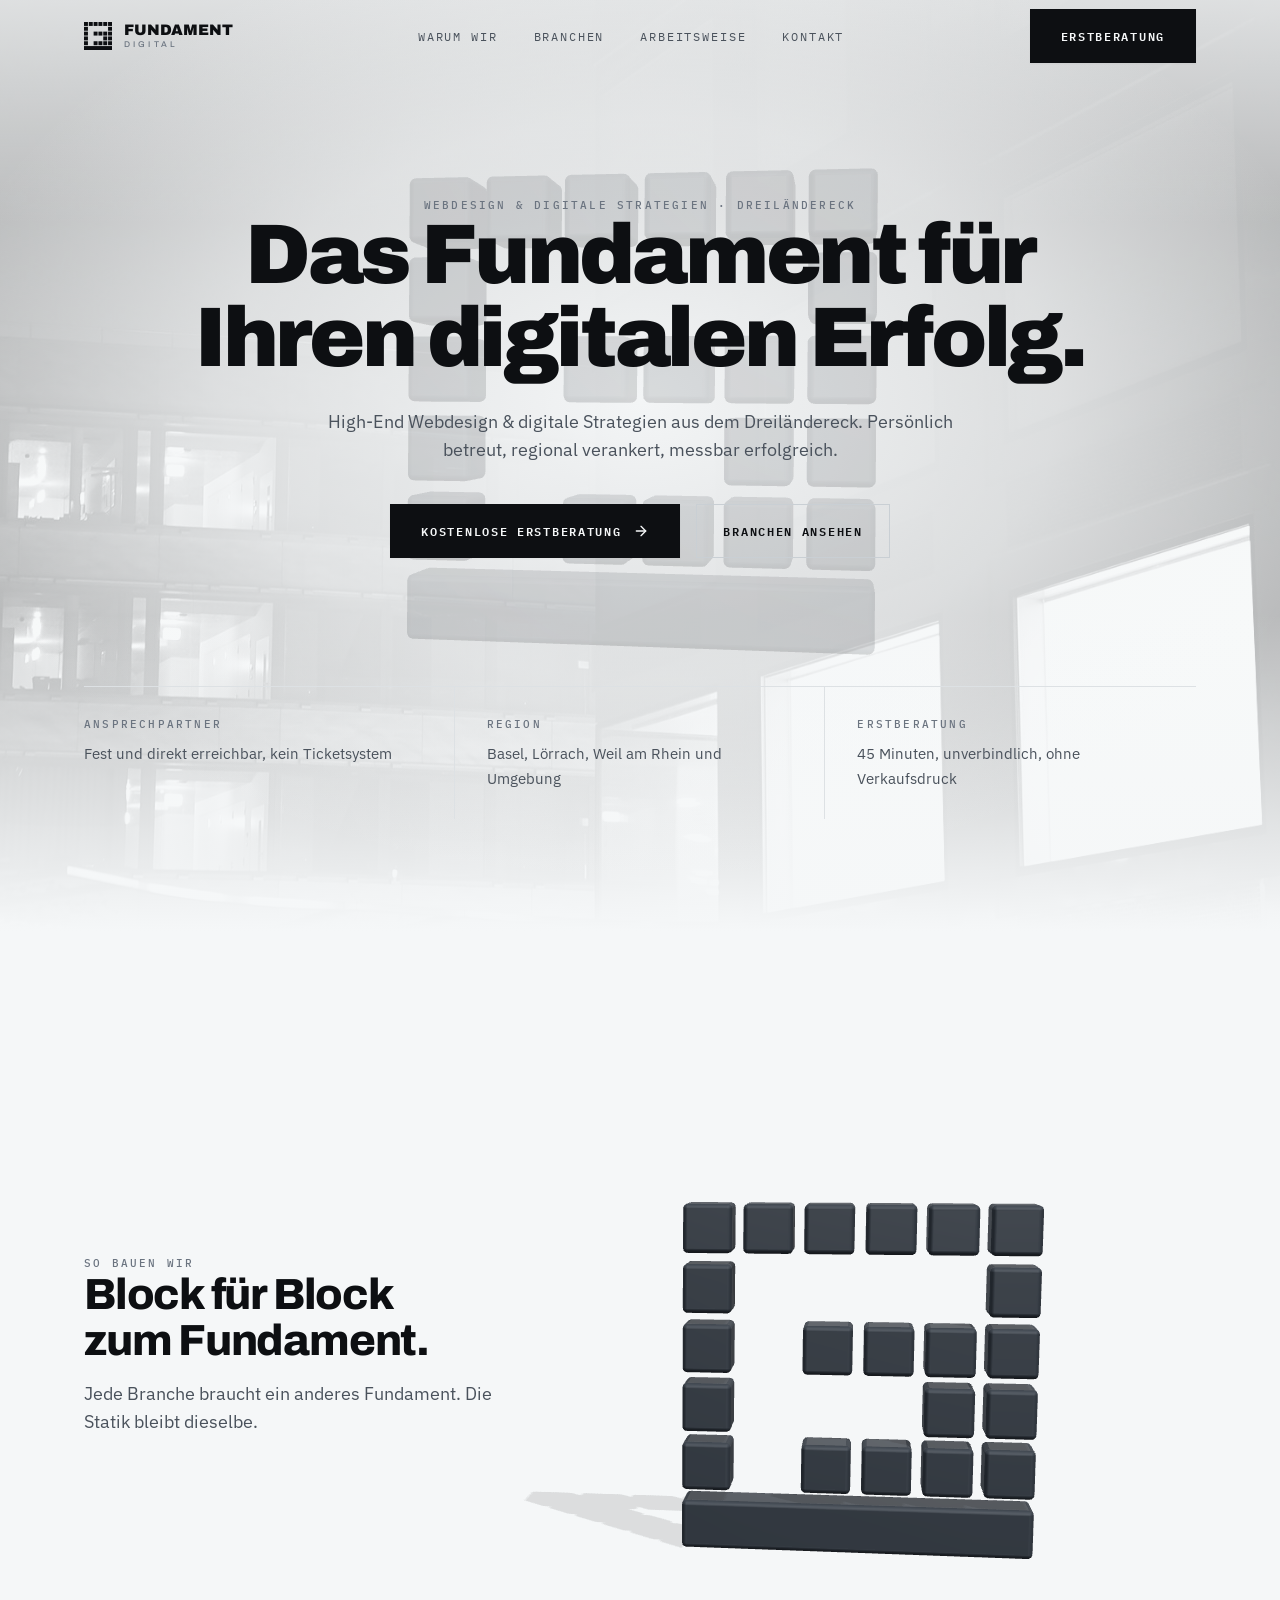
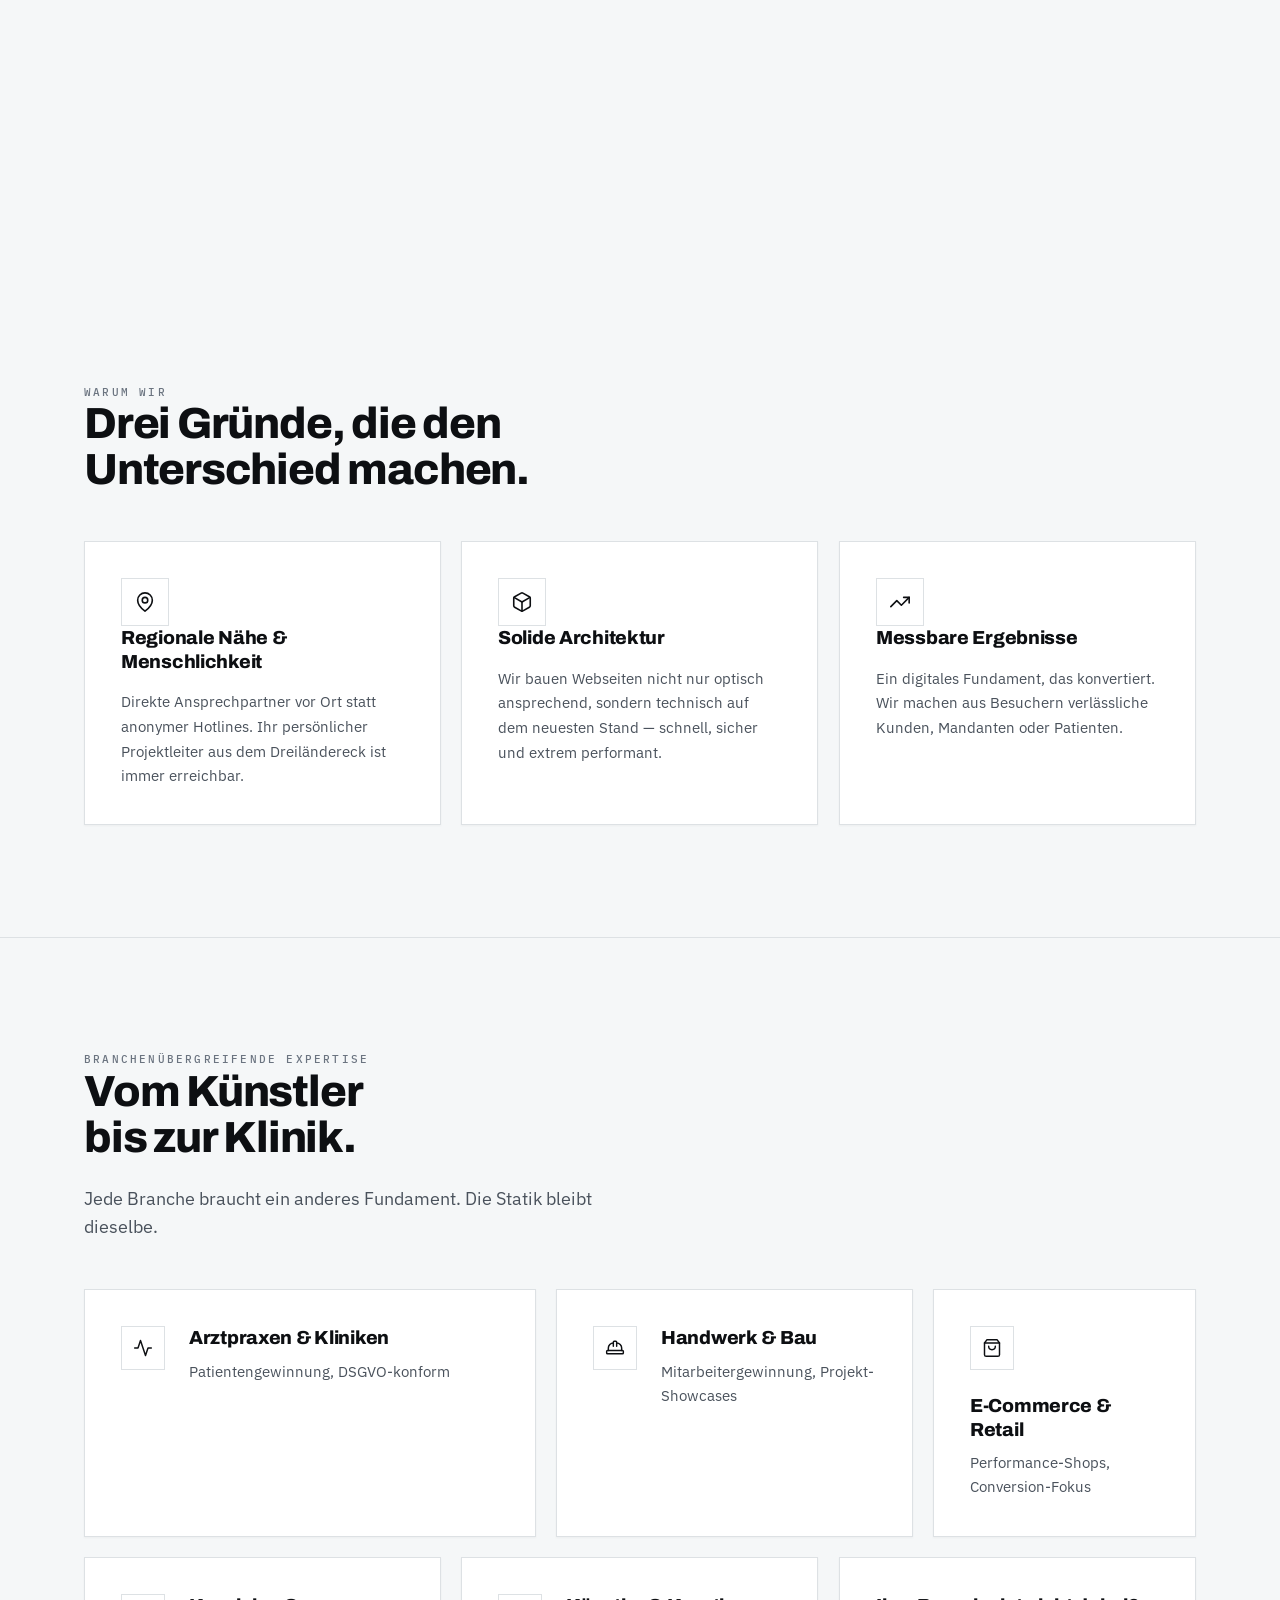
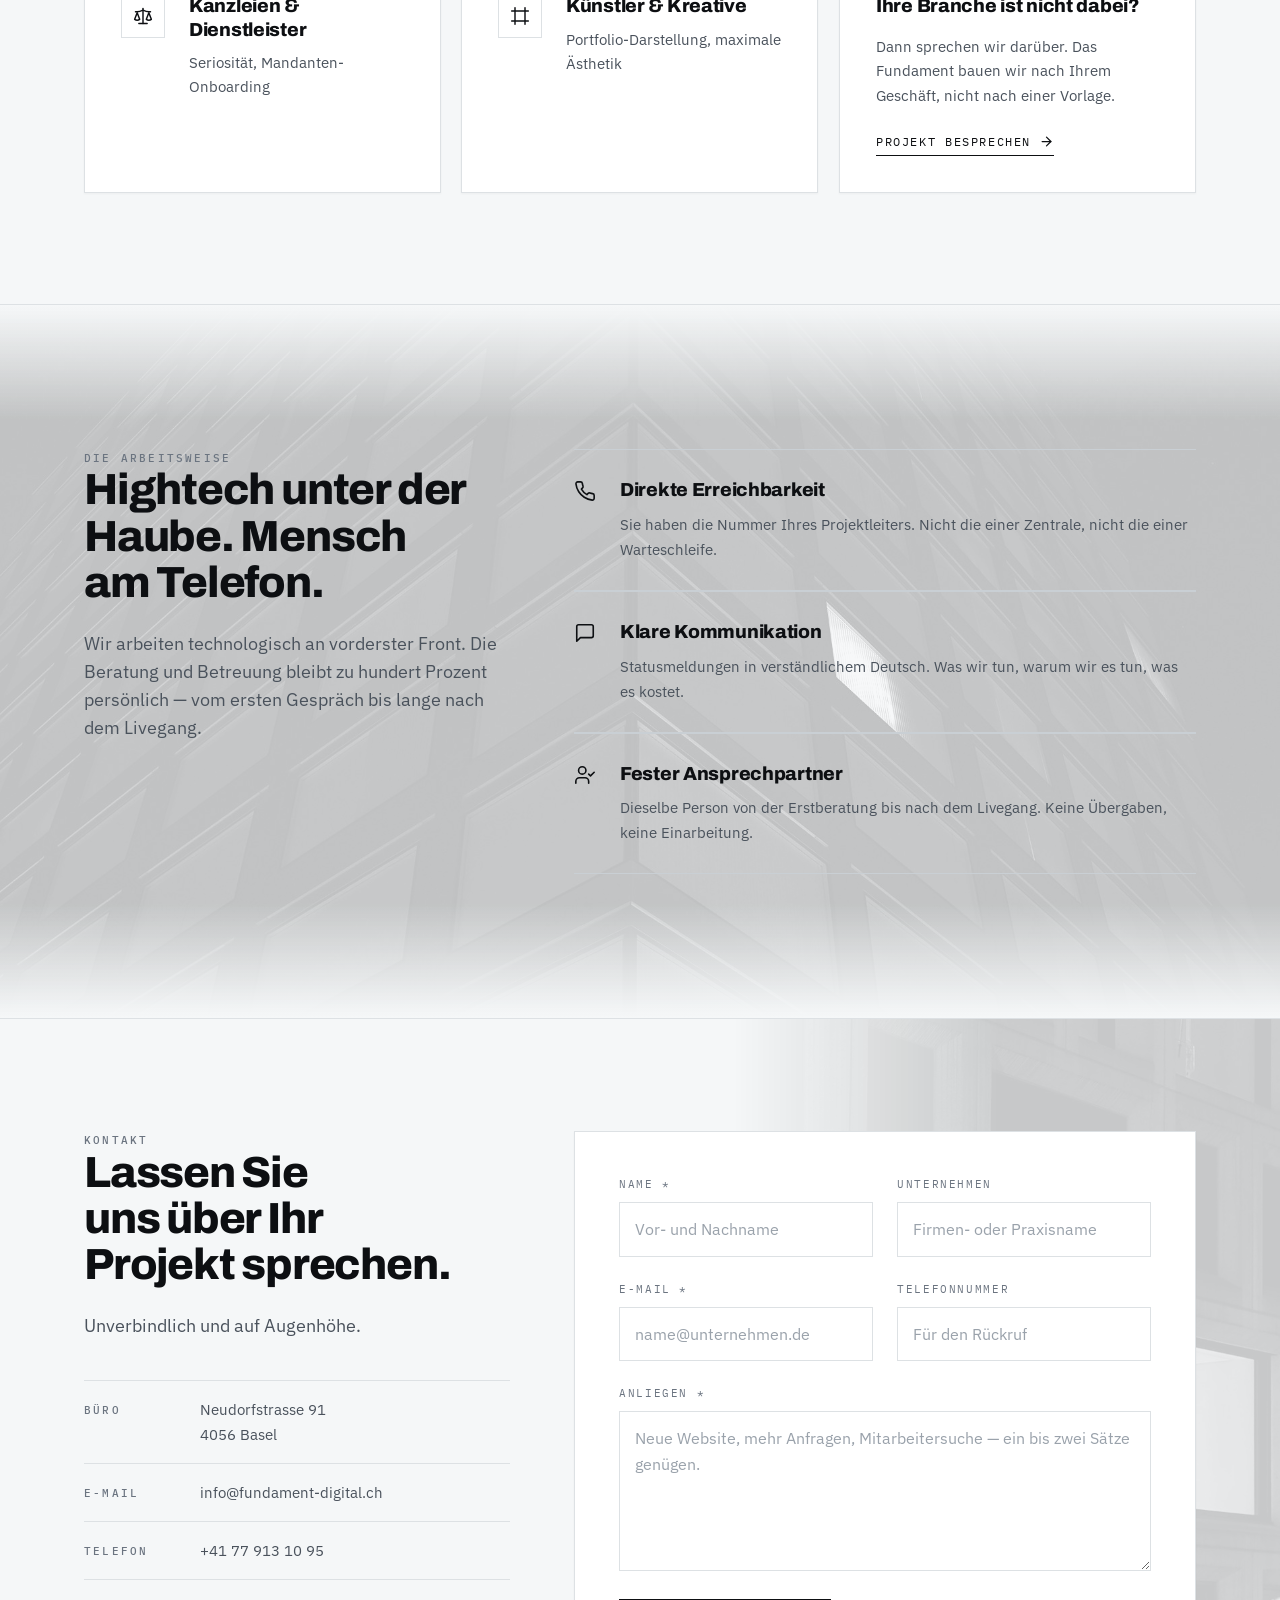
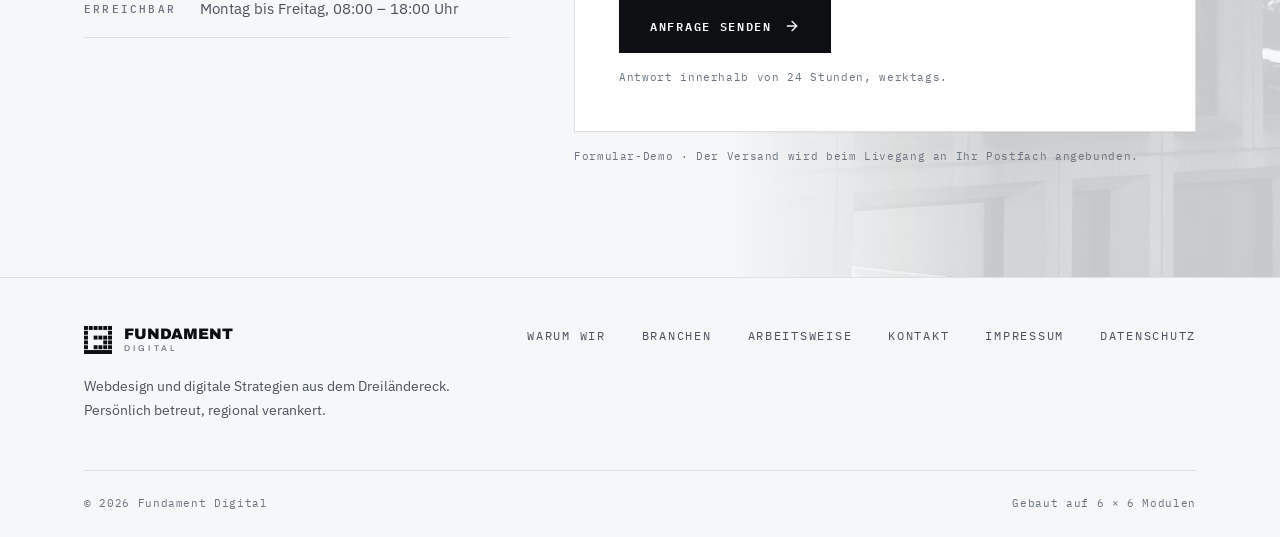
==== index.html @ cd8a5893 "Erste Version der Website Fundament Digital Statische Seite (index.html, css/site.css, js/app.js, im" ====
<!doctype html>
<html lang="de">
<head>
<meta charset="utf-8">
<meta name="viewport" content="width=device-width, initial-scale=1, viewport-fit=cover">
<title>Fundament Digital – Webdesign &amp; digitale Strategien aus dem Dreiländereck</title>
<meta name="description" content="High-End Webdesign &amp; digitale Strategien aus dem Dreiländereck. Persönlich betreut, regional verankert, messbar erfolgreich.">
<meta name="theme-color" content="#F5F7F8">
<link rel="icon" href="img/favicon.svg" type="image/svg+xml">
<link rel="preconnect" href="https://fonts.googleapis.com">
<link rel="preconnect" href="https://fonts.gstatic.com" crossorigin>
<link rel="stylesheet" href="https://fonts.googleapis.com/css2?family=Archivo:wght@500;600;700;800;900&family=IBM+Plex+Mono:wght@400;500;600&family=IBM+Plex+Sans:wght@400;500;600&display=swap">
<link rel="stylesheet" href="css/site.css">
</head>
<body>
<div id="root"></div>
<script src="js/app.js" defer></script>
</body>
</html>
---- css/site.css ----
*,:after,:before{--tw-border-spacing-x:0;--tw-border-spacing-y:0;--tw-translate-x:0;--tw-translate-y:0;--tw-rotate:0;--tw-skew-x:0;--tw-skew-y:0;--tw-scale-x:1;--tw-scale-y:1;--tw-pan-x: ;--tw-pan-y: ;--tw-pinch-zoom: ;--tw-scroll-snap-strictness:proximity;--tw-gradient-from-position: ;--tw-gradient-via-position: ;--tw-gradient-to-position: ;--tw-ordinal: ;--tw-slashed-zero: ;--tw-numeric-figure: ;--tw-numeric-spacing: ;--tw-numeric-fraction: ;--tw-ring-inset: ;--tw-ring-offset-width:0px;--tw-ring-offset-color:#fff;--tw-ring-color:rgba(59,130,246,.5);--tw-ring-offset-shadow:0 0 #0000;--tw-ring-shadow:0 0 #0000;--tw-shadow:0 0 #0000;--tw-shadow-colored:0 0 #0000;--tw-blur: ;--tw-brightness: ;--tw-contrast: ;--tw-grayscale: ;--tw-hue-rotate: ;--tw-invert: ;--tw-saturate: ;--tw-sepia: ;--tw-drop-shadow: ;--tw-backdrop-blur: ;--tw-backdrop-brightness: ;--tw-backdrop-contrast: ;--tw-backdrop-grayscale: ;--tw-backdrop-hue-rotate: ;--tw-backdrop-invert: ;--tw-backdrop-opacity: ;--tw-backdrop-saturate: ;--tw-backdrop-sepia: ;--tw-contain-size: ;--tw-contain-layout: ;--tw-contain-paint: ;--tw-contain-style: }::backdrop{--tw-border-spacing-x:0;--tw-border-spacing-y:0;--tw-translate-x:0;--tw-translate-y:0;--tw-rotate:0;--tw-skew-x:0;--tw-skew-y:0;--tw-scale-x:1;--tw-scale-y:1;--tw-pan-x: ;--tw-pan-y: ;--tw-pinch-zoom: ;--tw-scroll-snap-strictness:proximity;--tw-gradient-from-position: ;--tw-gradient-via-position: ;--tw-gradient-to-position: ;--tw-ordinal: ;--tw-slashed-zero: ;--tw-numeric-figure: ;--tw-numeric-spacing: ;--tw-numeric-fraction: ;--tw-ring-inset: ;--tw-ring-offset-width:0px;--tw-ring-offset-color:#fff;--tw-ring-color:rgba(59,130,246,.5);--tw-ring-offset-shadow:0 0 #0000;--tw-ring-shadow:0 0 #0000;--tw-shadow:0 0 #0000;--tw-shadow-colored:0 0 #0000;--tw-blur: ;--tw-brightness: ;--tw-contrast: ;--tw-grayscale: ;--tw-hue-rotate: ;--tw-invert: ;--tw-saturate: ;--tw-sepia: ;--tw-drop-shadow: ;--tw-backdrop-blur: ;--tw-backdrop-brightness: ;--tw-backdrop-contrast: ;--tw-backdrop-grayscale: ;--tw-backdrop-hue-rotate: ;--tw-backdrop-invert: ;--tw-backdrop-opacity: ;--tw-backdrop-saturate: ;--tw-backdrop-sepia: ;--tw-contain-size: ;--tw-contain-layout: ;--tw-contain-paint: ;--tw-contain-style: }
/*! tailwindcss v3.4.19 | MIT License | https://tailwindcss.com*/*,:after,:before{box-sizing:border-box;border:0 solid #e5e7eb}:after,:before{--tw-content:""}:host,html{line-height:1.5;-webkit-text-size-adjust:100%;-moz-tab-size:4;-o-tab-size:4;tab-size:4;font-family:IBM Plex Sans,system-ui,Segoe UI,sans-serif;font-feature-settings:normal;font-variation-settings:normal;-webkit-tap-highlight-color:transparent}body{line-height:inherit}hr{height:0;color:inherit;border-top-width:1px}abbr:where([title]){-webkit-text-decoration:underline dotted;text-decoration:underline dotted}h1,h2,h3,h4,h5,h6{font-size:inherit;font-weight:inherit}a{color:inherit;text-decoration:inherit}b,strong{font-weight:bolder}code,kbd,pre,samp{font-family:IBM Plex Mono,ui-monospace,SFMono-Regular,monospace;font-feature-settings:normal;font-variation-settings:normal;font-size:1em}small{font-size:80%}sub,sup{font-size:75%;line-height:0;position:relative;vertical-align:baseline}sub{bottom:-.25em}sup{top:-.5em}table{text-indent:0;border-color:inherit;border-collapse:collapse}button,input,optgroup,select,textarea{font-family:inherit;font-feature-settings:inherit;font-variation-settings:inherit;font-size:100%;font-weight:inherit;line-height:inherit;letter-spacing:inherit;color:inherit;margin:0;padding:0}button,select{text-transform:none}button,input:where([type=button]),input:where([type=reset]),input:where([type=submit]){-webkit-appearance:button;background-color:transparent;background-image:none}:-moz-focusring{outline:auto}:-moz-ui-invalid{box-shadow:none}progress{vertical-align:baseline}::-webkit-inner-spin-button,::-webkit-outer-spin-button{height:auto}[type=search]{-webkit-appearance:textfield;outline-offset:-2px}::-webkit-search-decoration{-webkit-appearance:none}::-webkit-file-upload-button{-webkit-appearance:button;font:inherit}summary{display:list-item}blockquote,dd,dl,figure,h1,h2,h3,h4,h5,h6,hr,p,pre{margin:0}fieldset{margin:0}fieldset,legend{padding:0}menu,ol,ul{list-style:none;margin:0;padding:0}dialog{padding:0}textarea{resize:vertical}input::-moz-placeholder,textarea::-moz-placeholder{opacity:1;color:#9ca3af}input::placeholder,textarea::placeholder{opacity:1;color:#9ca3af}[role=button],button{cursor:pointer}:disabled{cursor:default}audio,canvas,embed,iframe,img,object,svg,video{display:block;vertical-align:middle}img,video{max-width:100%;height:auto}[hidden]:where(:not([hidden=until-found])){display:none}.fixed{position:fixed}.absolute{position:absolute}.relative{position:relative}.inset-0{inset:0}.left-0{left:0}.right-0{right:0}.z-50{z-index:50}.m-0{margin:0}.mt-0\.5{margin-top:.125rem}.mt-10{margin-top:2.5rem}.mt-12{margin-top:3rem}.mt-2{margin-top:.5rem}.mt-2\.5{margin-top:.625rem}.mt-24{margin-top:6rem}.mt-4{margin-top:1rem}.mt-5{margin-top:1.25rem}.mt-6{margin-top:1.5rem}.mt-7{margin-top:1.75rem}.mt-8{margin-top:2rem}.mt-\[3px\]{margin-top:3px}.block{display:block}.inline{display:inline}.flex{display:flex}.inline-flex{display:inline-flex}.grid{display:grid}.hidden{display:none}.h-10{height:2.5rem}.h-11{height:2.75rem}.h-12{height:3rem}.h-7{height:1.75rem}.h-\[72px\]{height:72px}.h-full{height:100%}.min-h-\[640px\]{min-height:640px}.w-10{width:2.5rem}.w-11{width:2.75rem}.w-12{width:3rem}.w-7{width:1.75rem}.w-\[92px\]{width:92px}.w-full{width:100%}.max-w-\[17ch\]{max-width:17ch}.max-w-\[38ch\]{max-width:38ch}.max-w-\[48ch\]{max-width:48ch}.max-w-\[52ch\]{max-width:52ch}.max-w-\[58ch\]{max-width:58ch}.flex-none{flex:none}.resize{resize:both}.grid-cols-1{grid-template-columns:repeat(1,minmax(0,1fr))}.flex-col{flex-direction:column}.flex-wrap{flex-wrap:wrap}.items-start{align-items:flex-start}.items-center{align-items:center}.justify-center{justify-content:center}.justify-between{justify-content:space-between}.gap-10{gap:2.5rem}.gap-2{gap:.5rem}.gap-3{gap:.75rem}.gap-4{gap:1rem}.gap-5{gap:1.25rem}.gap-6{gap:1.5rem}.gap-9{gap:2.25rem}.gap-x-6{-moz-column-gap:1.5rem;column-gap:1.5rem}.gap-x-9{-moz-column-gap:2.25rem;column-gap:2.25rem}.gap-y-3{row-gap:.75rem}.gap-y-4{row-gap:1rem}.self-start{align-self:flex-start}.overflow-hidden{overflow:hidden}.border{border-width:1px}.border-b{border-bottom-width:1px}.border-t{border-top-width:1px}.border-concrete{--tw-border-opacity:1;border-color:rgb(13 15 18/var(--tw-border-opacity,1))}.border-steel-200{--tw-border-opacity:1;border-color:rgb(221 225 228/var(--tw-border-opacity,1))}.border-steel-300{--tw-border-opacity:1;border-color:rgb(201 207 212/var(--tw-border-opacity,1))}.p-7{padding:1.75rem}.p-8{padding:2rem}.p-9{padding:2.25rem}.px-5{padding-left:1.25rem;padding-right:1.25rem}.py-12{padding-top:3rem;padding-bottom:3rem}.py-20{padding-top:5rem;padding-bottom:5rem}.py-24{padding-top:6rem;padding-bottom:6rem}.py-4{padding-top:1rem;padding-bottom:1rem}.py-6{padding-top:1.5rem;padding-bottom:1.5rem}.py-7{padding-top:1.75rem;padding-bottom:1.75rem}.pb-1{padding-bottom:.25rem}.pb-20{padding-bottom:5rem}.pt-1{padding-top:.25rem}.pt-\[150px\]{padding-top:150px}.text-center{text-align:center}.font-display{font-family:Archivo,Helvetica Neue,Arial,sans-serif}.font-mono{font-family:IBM Plex Mono,ui-monospace,SFMono-Regular,monospace}.text-\[0\.52rem\]{font-size:.52rem}.text-\[0\.66rem\]{font-size:.66rem}.text-\[0\.68rem\]{font-size:.68rem}.text-\[0\.72rem\]{font-size:.72rem}.text-\[0\.7rem\]{font-size:.7rem}.text-\[0\.92rem\]{font-size:.92rem}.text-\[0\.95rem\]{font-size:.95rem}.text-\[0\.9rem\]{font-size:.9rem}.text-\[1\.4rem\]{font-size:1.4rem}.text-lg{font-size:1.125rem;line-height:1.75rem}.font-black{font-weight:900}.font-medium{font-weight:500}.uppercase{text-transform:uppercase}.leading-none{line-height:1}.leading-relaxed{line-height:1.625}.tracking-\[-0\.01em\]{letter-spacing:-.01em}.tracking-\[0\.06em\]{letter-spacing:.06em}.tracking-\[0\.14em\]{letter-spacing:.14em}.tracking-\[0\.15em\]{letter-spacing:.15em}.tracking-\[0\.16em\]{letter-spacing:.16em}.text-concrete{--tw-text-opacity:1;color:rgb(13 15 18/var(--tw-text-opacity,1))}.text-concrete-500{--tw-text-opacity:1;color:rgb(107 116 128/var(--tw-text-opacity,1))}.text-concrete-700{--tw-text-opacity:1;color:rgb(74 82 92/var(--tw-text-opacity,1))}.blur{--tw-blur:blur(8px);filter:var(--tw-blur) var(--tw-brightness) var(--tw-contrast) var(--tw-grayscale) var(--tw-hue-rotate) var(--tw-invert) var(--tw-saturate) var(--tw-sepia) var(--tw-drop-shadow)}.transition{transition-property:color,background-color,border-color,text-decoration-color,fill,stroke,opacity,box-shadow,transform,filter,-webkit-backdrop-filter;transition-property:color,background-color,border-color,text-decoration-color,fill,stroke,opacity,box-shadow,transform,filter,backdrop-filter;transition-property:color,background-color,border-color,text-decoration-color,fill,stroke,opacity,box-shadow,transform,filter,backdrop-filter,-webkit-backdrop-filter;transition-timing-function:cubic-bezier(.4,0,.2,1);transition-duration:.15s}.transition-all{transition-property:all;transition-timing-function:cubic-bezier(.4,0,.2,1);transition-duration:.15s}.transition-colors{transition-property:color,background-color,border-color,text-decoration-color,fill,stroke;transition-timing-function:cubic-bezier(.4,0,.2,1);transition-duration:.15s}.transition-opacity{transition-property:opacity;transition-timing-function:cubic-bezier(.4,0,.2,1);transition-duration:.15s}.duration-500{transition-duration:.5s}:root{--steel:#f5f7f8;--surface:#fff;--surface-2:#eef1f3;--line:#dde1e4;--line-strong:#c9cfd4;--ink:#0d0f12;--ink-2:#4a525c;--ink-3:#6b7480;--shadow-sm:0 1px 2px rgba(13,15,18,.04);--shadow-md:0 1px 2px rgba(13,15,18,.04),0 10px 28px rgba(13,15,18,.05);--shadow-lg:0 2px 4px rgba(13,15,18,.05),0 20px 48px rgba(13,15,18,.07);--shadow-lift:0 2px 6px rgba(13,15,18,.05),0 24px 54px rgba(13,15,18,.1);--gutter:clamp(20px,5vw,72px);--maxw:1240px}html{scroll-behavior:smooth;-webkit-text-size-adjust:100%}body{margin:0;background:var(--steel);color:var(--ink);font-family:IBM Plex Sans,system-ui,sans-serif;font-size:16px;line-height:1.65;-webkit-font-smoothing:antialiased;-moz-osx-font-smoothing:grayscale;overflow-x:hidden}::-moz-selection{background:var(--ink);color:var(--steel)}::selection{background:var(--ink);color:var(--steel)}:focus-visible{outline:2px solid var(--ink);outline-offset:3px}.shell{max-width:var(--maxw);margin:0 auto}.t-h1{font-weight:900;font-size:clamp(2.45rem,6.6vw,5.5rem);line-height:.98;letter-spacing:-.038em}.t-h1,.t-h2{font-family:Archivo,sans-serif;text-wrap:balance;margin:0}.t-h2{font-size:clamp(1.75rem,3.4vw,2.8rem);line-height:1.06;letter-spacing:-.028em}.t-h2,.t-h3{font-weight:800}.t-h3{font-family:Archivo,sans-serif;font-size:1.18rem;line-height:1.25;letter-spacing:-.015em;margin:0}.t-kicker{font-family:IBM Plex Mono,monospace;font-weight:500;font-size:.6875rem;letter-spacing:.2em;text-transform:uppercase;color:var(--ink-3)}.t-body{color:var(--ink-2)}.measure{max-width:60ch}.card{position:relative;background:var(--surface);border:1px solid var(--line);box-shadow:var(--shadow-sm);transform-origin:center;transition:box-shadow .5s cubic-bezier(.2,.8,.25,1),transform .5s cubic-bezier(.2,.8,.25,1),border-color .4s ease}@media (hover:hover) and (pointer:fine){.card-hover{will-change:transform}.card-hover:hover{transform:translateY(-6px) scale(1.022);box-shadow:var(--shadow-lift);border-color:var(--line-strong);z-index:2}}.rule{height:1px;background:var(--line)}.branch{overflow:hidden}.branch>:not(.branch-pop){position:relative;z-index:1}.branch-pop{z-index:0;position:absolute;right:-16px;bottom:-20px;width:124px;height:124px;color:var(--ink);opacity:0;transform:translate(-48px,-36px) scale(.32) rotate(-58deg);transform-origin:72% 72%;transition:opacity .34s ease,transform .55s cubic-bezier(.34,1.44,.5,1);pointer-events:none}.branch:focus-within .branch-pop,.branch:hover .branch-pop{opacity:.17;transform:translate(0) scale(1) rotate(-8deg)}.branch-badge{transition:transform .45s cubic-bezier(.34,1.3,.5,1)}.branch:hover .branch-badge{transform:rotate(-5deg) scale(1.05)}.btn{display:inline-flex;align-items:center;gap:12px;height:54px;padding:0 30px;background:var(--ink);color:var(--steel);font-family:IBM Plex Mono,monospace;font-size:.76rem;font-weight:600;letter-spacing:.14em;text-transform:uppercase;border:1px solid var(--ink);text-decoration:none;transition:transform .35s cubic-bezier(.2,.8,.25,1),box-shadow .35s ease,background-color .35s ease;box-shadow:var(--shadow-sm)}.btn:hover{transform:scale(1.02);box-shadow:var(--shadow-md);background:#16191d}.btn:active{transform:scale(.995)}.btn-ghost{display:inline-flex;align-items:center;gap:10px;height:54px;padding:0 26px;background:transparent;color:var(--ink);border:1px solid var(--line-strong);font-family:IBM Plex Mono,monospace;font-size:.76rem;font-weight:600;letter-spacing:.14em;text-transform:uppercase;text-decoration:none;transition:transform .35s cubic-bezier(.2,.8,.25,1),border-color .35s ease,background-color .35s ease}.btn-ghost:hover{transform:scale(1.02);border-color:var(--ink);background:var(--surface)}.rv{opacity:0;transform:translateY(20px);transition:opacity .8s cubic-bezier(.2,.8,.25,1),transform .8s cubic-bezier(.2,.8,.25,1)}.rv.is-in{opacity:1;transform:none}.hero-photo{opacity:.25;filter:grayscale(1) contrast(1.04)}.hero-photo,.work-photo{position:absolute;inset:0;background-size:cover;background-position:50%}.work-photo{opacity:.22;filter:grayscale(1)}.work-scrim{background:linear-gradient(180deg,var(--steel) 0,rgba(245,247,248,0) 16%,rgba(245,247,248,0) 84%,var(--steel) 100%)}.hero-scrim,.work-scrim{position:absolute;inset:0}.hero-scrim{background:radial-gradient(56% 52% at 50% 43%,rgba(245,247,248,.97) 0,rgba(245,247,248,.58) 58%,rgba(245,247,248,0) 100%),linear-gradient(180deg,rgba(245,247,248,.62) 0,rgba(245,247,248,0) 24%,rgba(245,247,248,0) 66%,var(--steel) 100%)}#spline-slot{position:absolute;left:50%;top:44%;transform:translate(-50%,-50%);width:min(740px,98vw);aspect-ratio:1/1;opacity:.17;pointer-events:none}#spline-slot canvas{display:block;width:100%;height:100%}#spline-slot .layer{position:absolute;inset:0;transition:opacity .9s cubic-bezier(.2,.8,.25,1)}#spline-slot .layer-3d,#spline-slot.is-3d .layer-2d{opacity:0}#spline-slot.is-3d .layer-3d{opacity:1}.kontakt-photo{position:absolute;right:-3%;top:-12%;bottom:-12%;width:min(46%,640px);background-size:cover;background-position:50%;opacity:.19;filter:grayscale(1);-webkit-mask-image:linear-gradient(90deg,transparent,#000 46%,#000);mask-image:linear-gradient(90deg,transparent,#000 46%,#000)}@media (max-width:1023px){.kontakt-photo{display:none}}.shot{position:relative;overflow:hidden;background:var(--surface-2);border:1px solid var(--line)}.shot img{display:block;width:100%;height:100%;-o-object-fit:cover;object-fit:cover;transition:transform 1.1s cubic-bezier(.2,.8,.25,1)}.shot:hover img{transform:scale(1.03)}.shot figcaption{position:absolute;left:0;bottom:0;padding:10px 14px;border-top:1px solid var(--line);border-right:1px solid var(--line);font-family:IBM Plex Mono,monospace;font-size:.62rem;letter-spacing:.18em;text-transform:uppercase;color:var(--ink-3)}.field,.shot figcaption{background:var(--surface)}.field{width:100%;border:1px solid var(--line);color:var(--ink);font-family:IBM Plex Sans,sans-serif;font-size:1rem;padding:13px 15px;border-radius:0;transition:border-color .3s ease,box-shadow .3s ease}.field::-moz-placeholder{color:#9aa2ab}.field::placeholder{color:#9aa2ab}.field:focus{outline:none;border-color:var(--ink);box-shadow:var(--shadow-sm)}.field:focus-visible{outline:none}.field-err{border-color:var(--ink);background:#fbfcfc}textarea.field{resize:vertical;min-height:128px}section[id]{scroll-margin-top:96px}.intro{position:fixed;inset:0;z-index:100;background:var(--steel);display:grid;place-items:center;transition:transform .82s cubic-bezier(.65,0,.35,1);will-change:transform}.intro:after{content:"";position:absolute;left:0;right:0;bottom:0;height:1px;background:var(--line-strong)}.intro.is-lifting{transform:translateY(-100%)}.intro-inner{display:flex;flex-direction:column;align-items:center;gap:30px;transition:opacity .38s ease,transform .38s cubic-bezier(.2,.8,.25,1)}.intro.is-lifting .intro-inner{opacity:0;transform:translateY(-14px)}.intro-stage{width:min(240px,46vw);aspect-ratio:1/1}.intro-stage canvas{display:block;width:100%;height:100%}.intro-word{opacity:0;animation:introWord .7s cubic-bezier(.2,.8,.25,1) .85s forwards}@keyframes introWord{to{opacity:1}}.intro-bar{width:min(240px,46vw);height:1px;background:var(--line);position:relative}.intro-bar>span{position:absolute;inset:0 auto 0 0;width:0;background:var(--ink);transition:width var(--intro-ms,1.5s) cubic-bezier(.4,0,.2,1)}.intro-bar.is-running>span{width:100%}.intro-skip{position:absolute;left:0;right:0;bottom:28px;text-align:center;font-family:IBM Plex Mono,monospace;font-size:.62rem;letter-spacing:.2em;text-transform:uppercase;color:var(--ink-3);opacity:0;animation:introWord .6s ease 1.15s forwards}@media (prefers-reduced-motion:reduce){html{scroll-behavior:auto}.rv{opacity:1;transition:none}.btn-ghost:hover,.btn:hover,.card-hover:hover,.rv{transform:none}.card-hover{will-change:auto}.branch-pop{transition:none;transform:translate(0) scale(1) rotate(-10deg)}.branch:hover .branch-badge,.shot:hover img{transform:none}}.seq{padding-block:clamp(72px,9vw,128px)}.seq-canvas{display:none}.seq-poster img{display:block;width:100%;height:auto}.seq-text{display:grid;gap:36px}.seq-h3{font-family:Archivo,sans-serif;font-weight:800;font-size:clamp(1.6rem,2.8vw,2.4rem);line-height:1.06;letter-spacing:-.028em;text-wrap:balance;margin:0}.seq-step p{max-width:40ch}@media (min-width:900px){.seq:not(.seq-on) .seq-stage{display:grid;grid-template-columns:minmax(0,5fr) minmax(0,7fr);align-items:center;max-width:var(--maxw);margin-inline:auto}.seq:not(.seq-on) .seq-poster{order:2}.seq:not(.seq-on) .seq-text{order:1}}.seq.seq-on{height:460vh;padding:0}.seq-on .seq-stage{position:sticky;top:72px;height:calc(100vh - 72px);height:calc(100svh - 72px);overflow:hidden}.seq-on .seq-canvas{display:block;position:absolute;inset:0;width:100%;height:100%}.seq-on .seq-poster{display:none}.seq-on .seq-text{display:block;position:relative;height:100%}.seq-on .seq-step{position:absolute;left:var(--gutter);top:50%;width:min(460px,40%);opacity:0;visibility:hidden;transform:translateY(calc(-50% + 18px));transition:opacity .45s ease,transform .45s cubic-bezier(.2,.8,.25,1),visibility 0s linear .45s}.seq-on .seq-step.aktiv{opacity:1;visibility:visible;transform:translateY(-50%);transition-delay:0s}@media (max-aspect-ratio:9/10){.seq-on .seq-step{top:auto;bottom:clamp(28px,7vh,64px);right:var(--gutter);width:auto;transform:translateY(18px)}.seq-on .seq-step.aktiv{transform:none}}.first\:border-t:first-child{border-top-width:1px}.hover\:text-concrete:hover{--tw-text-opacity:1;color:rgb(13 15 18/var(--tw-text-opacity,1))}.hover\:opacity-70:hover{opacity:.7}@media (min-width:640px){.sm\:col-span-2{grid-column:span 2/span 2}.sm\:grid-cols-2{grid-template-columns:repeat(2,minmax(0,1fr))}.sm\:grid-cols-3{grid-template-columns:repeat(3,minmax(0,1fr))}.sm\:border-b-0{border-bottom-width:0}.sm\:border-r{border-right-width:1px}.sm\:p-9{padding:2.25rem}.sm\:px-8{padding-left:2rem;padding-right:2rem}.first\:sm\:pl-0:first-child{padding-left:0}.last\:sm\:border-r-0:last-child{border-right-width:0}}@media (min-width:768px){.md\:flex{display:flex}.md\:grid-cols-3{grid-template-columns:repeat(3,minmax(0,1fr))}}@media (min-width:1024px){.lg\:col-span-3{grid-column:span 3/span 3}.lg\:col-span-4{grid-column:span 4/span 4}.lg\:col-span-5{grid-column:span 5/span 5}.lg\:col-span-7{grid-column:span 7/span 7}.lg\:mt-32{margin-top:8rem}.lg\:grid-cols-12{grid-template-columns:repeat(12,minmax(0,1fr))}.lg\:flex-row{flex-direction:row}.lg\:items-start{align-items:flex-start}.lg\:justify-between{justify-content:space-between}.lg\:gap-16{gap:4rem}.lg\:p-11{padding:2.75rem}.lg\:p-12{padding:3rem}.lg\:p-9{padding:2.25rem}.lg\:py-28{padding-top:7rem;padding-bottom:7rem}.lg\:py-36{padding-top:9rem;padding-bottom:9rem}.lg\:pb-28{padding-bottom:7rem}.lg\:pt-\[196px\]{padding-top:196px}}
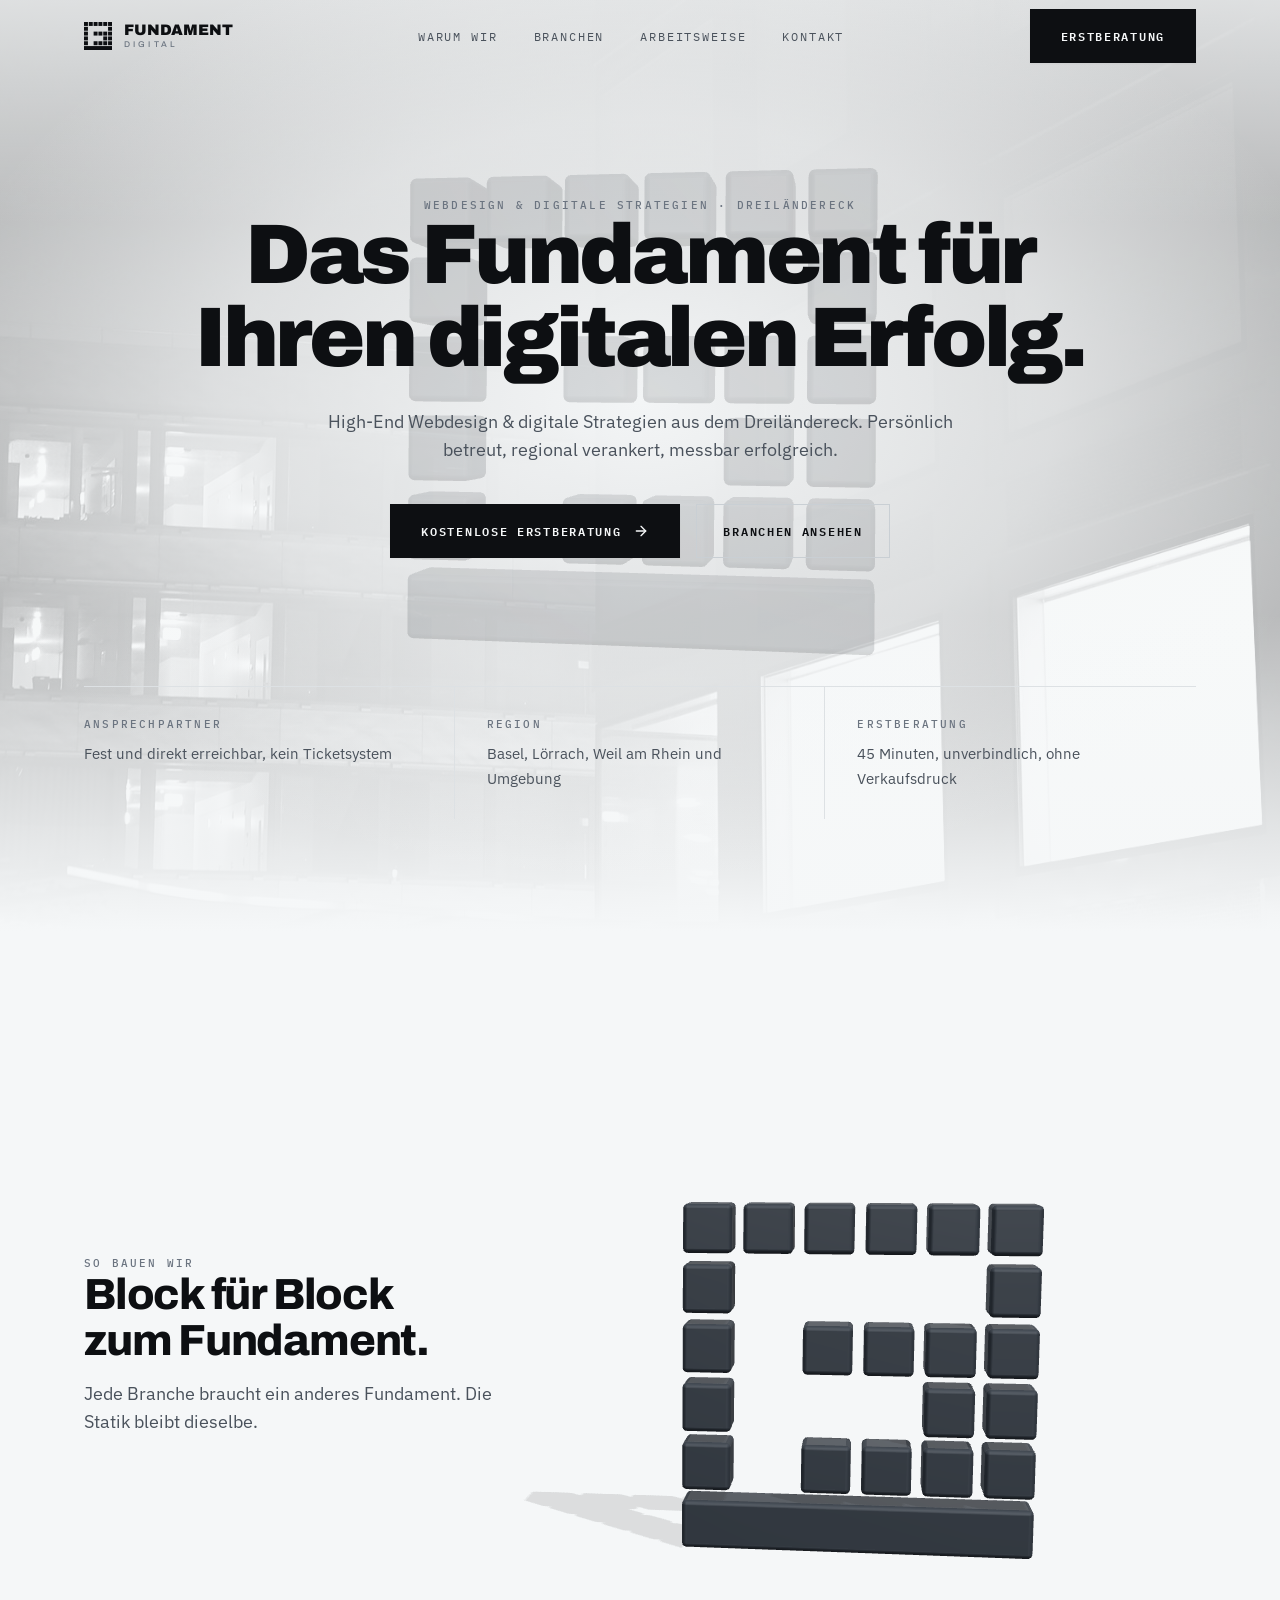
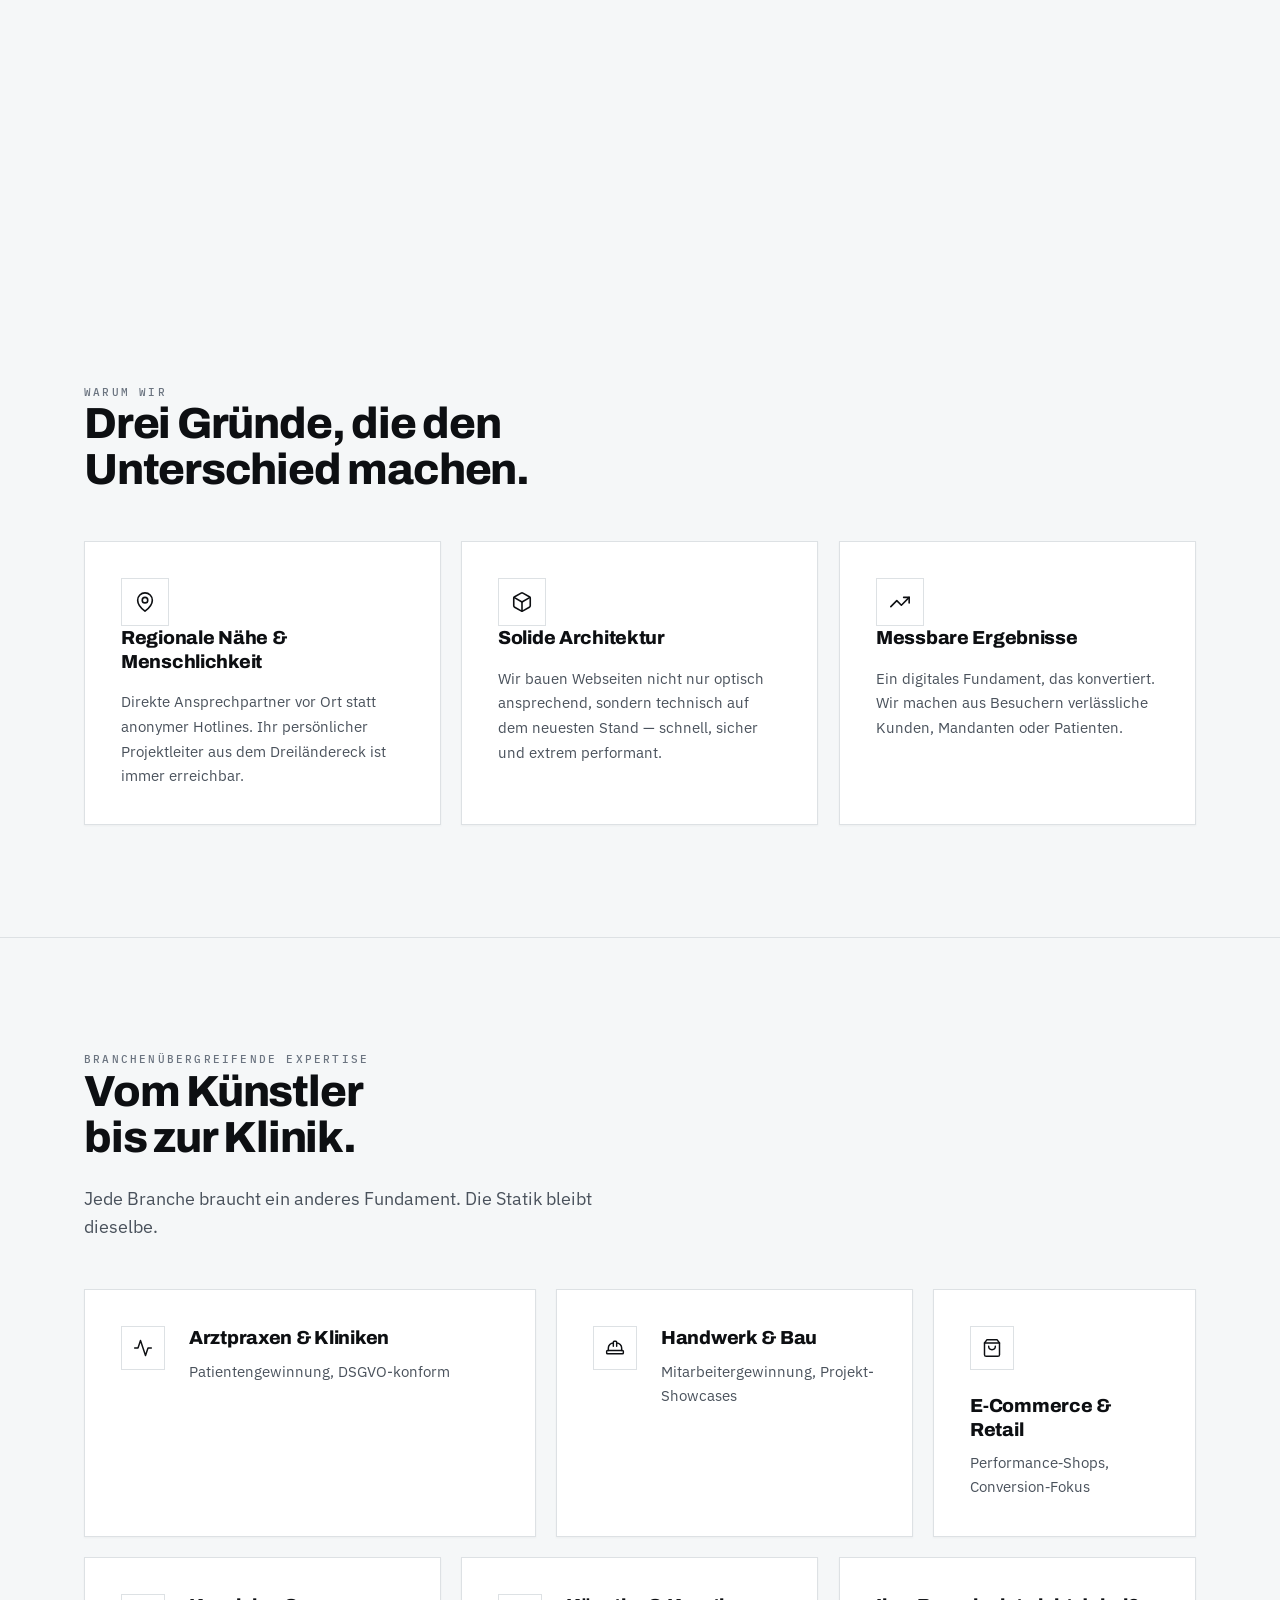
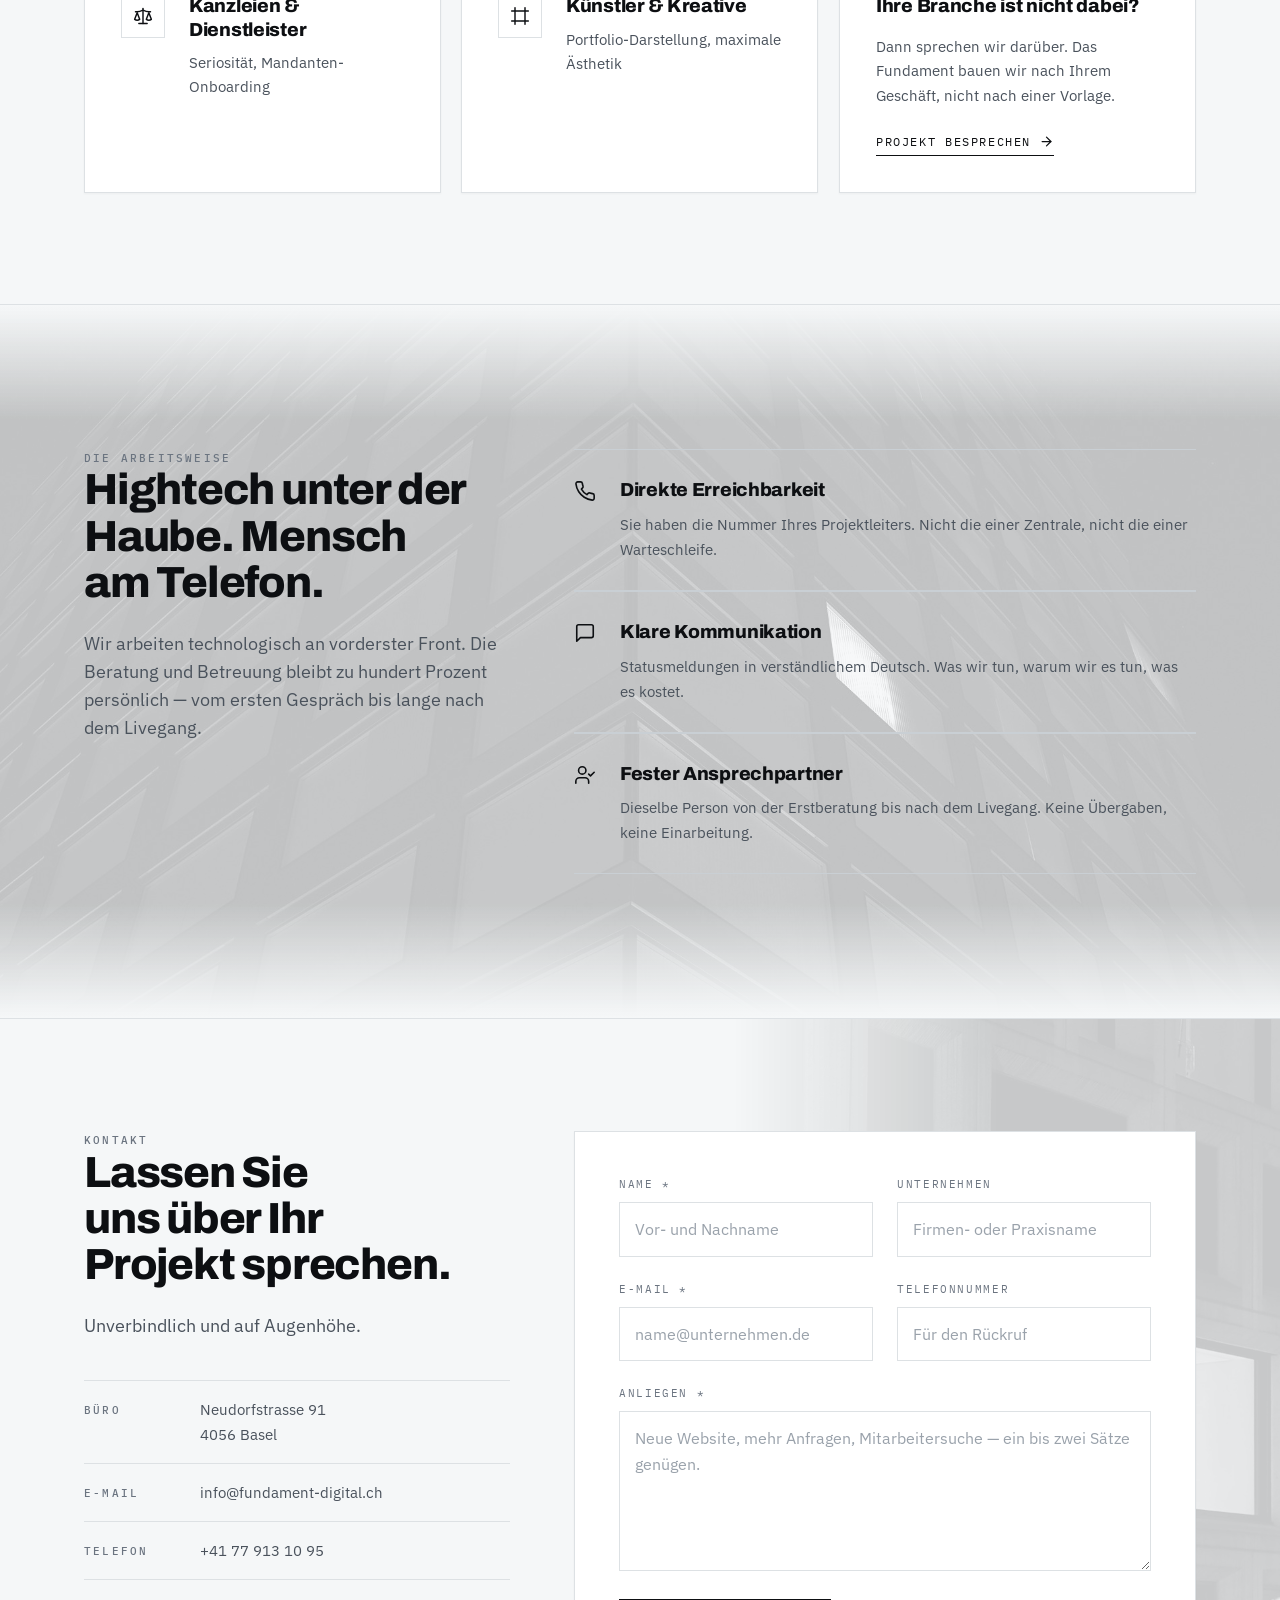
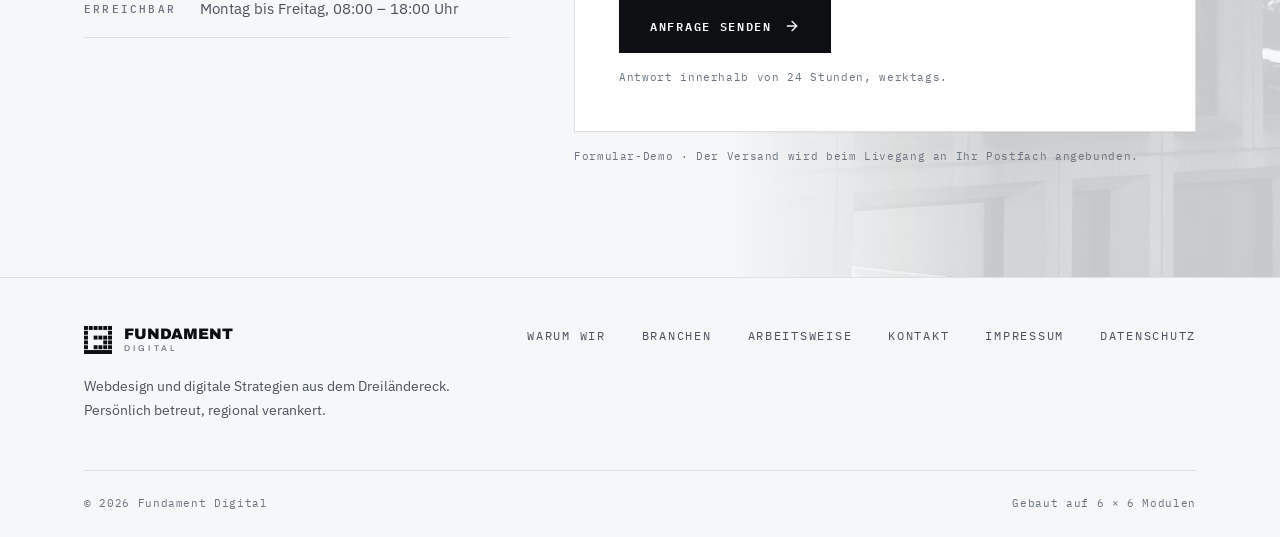
==== commit f0b40ba8: "Schriften lokal hosten statt Google Fonts Archivo, IBM Plex Sans und IBM Plex Mono liegen jetzt als " ====
--- a/index.html
+++ b/index.html
@@ -7,9 +7,9 @@
 <meta name="description" content="High-End Webdesign &amp; digitale Strategien aus dem Dreiländereck. Persönlich betreut, regional verankert, messbar erfolgreich.">
 <meta name="theme-color" content="#F5F7F8">
 <link rel="icon" href="img/favicon.svg" type="image/svg+xml">
-<link rel="preconnect" href="https://fonts.googleapis.com">
-<link rel="preconnect" href="https://fonts.gstatic.com" crossorigin>
-<link rel="stylesheet" href="https://fonts.googleapis.com/css2?family=Archivo:wght@500;600;700;800;900&family=IBM+Plex+Mono:wght@400;500;600&family=IBM+Plex+Sans:wght@400;500;600&display=swap">
+<link rel="preload" href="fonts/archivo-latin-var.woff2" as="font" type="font/woff2" crossorigin>
+<link rel="preload" href="fonts/ibm-plex-sans-latin-var.woff2" as="font" type="font/woff2" crossorigin>
+<link rel="stylesheet" href="css/fonts.css">
 <link rel="stylesheet" href="css/site.css">
 </head>
 <body>
--- a/css/fonts.css
+++ b/css/fonts.css
@@ -0,0 +1,102 @@
+/* Schriften lokal gehostet – keine Verbindung zu Google beim Seitenaufruf.
+   Archivo, IBM Plex Sans, IBM Plex Mono: SIL Open Font License 1.1 (siehe fonts/). */
+
+/* Archivo 500 900 – latin-ext */
+@font-face {
+  font-family: 'Archivo';
+  font-style: normal;
+  font-weight: 500 900;
+  font-display: swap;
+  src: url('../fonts/archivo-latin-ext-var.woff2') format('woff2');
+  unicode-range: U+0100-02BA, U+02BD-02C5, U+02C7-02CC, U+02CE-02D7, U+02DD-02FF, U+0304, U+0308, U+0329, U+1D00-1DBF, U+1E00-1E9F, U+1EF2-1EFF, U+2020, U+20A0-20AB, U+20AD-20C0, U+2113, U+2C60-2C7F, U+A720-A7FF;
+}
+
+/* Archivo 500 900 – latin */
+@font-face {
+  font-family: 'Archivo';
+  font-style: normal;
+  font-weight: 500 900;
+  font-display: swap;
+  src: url('../fonts/archivo-latin-var.woff2') format('woff2');
+  unicode-range: U+0000-00FF, U+0131, U+0152-0153, U+02BB-02BC, U+02C6, U+02DA, U+02DC, U+0304, U+0308, U+0329, U+2000-206F, U+20AC, U+2122, U+2191, U+2193, U+2212, U+2215, U+FEFF, U+FFFD;
+}
+
+/* IBM Plex Mono 400 – latin-ext */
+@font-face {
+  font-family: 'IBM Plex Mono';
+  font-style: normal;
+  font-weight: 400;
+  font-display: swap;
+  src: url('../fonts/ibm-plex-mono-latin-ext-400.woff2') format('woff2');
+  unicode-range: U+0100-02BA, U+02BD-02C5, U+02C7-02CC, U+02CE-02D7, U+02DD-02FF, U+0304, U+0308, U+0329, U+1D00-1DBF, U+1E00-1E9F, U+1EF2-1EFF, U+2020, U+20A0-20AB, U+20AD-20C0, U+2113, U+2C60-2C7F, U+A720-A7FF;
+}
+
+/* IBM Plex Mono 400 – latin */
+@font-face {
+  font-family: 'IBM Plex Mono';
+  font-style: normal;
+  font-weight: 400;
+  font-display: swap;
+  src: url('../fonts/ibm-plex-mono-latin-400.woff2') format('woff2');
+  unicode-range: U+0000-00FF, U+0131, U+0152-0153, U+02BB-02BC, U+02C6, U+02DA, U+02DC, U+0304, U+0308, U+0329, U+2000-206F, U+20AC, U+2122, U+2191, U+2193, U+2212, U+2215, U+FEFF, U+FFFD;
+}
+
+/* IBM Plex Mono 500 – latin-ext */
+@font-face {
+  font-family: 'IBM Plex Mono';
+  font-style: normal;
+  font-weight: 500;
+  font-display: swap;
+  src: url('../fonts/ibm-plex-mono-latin-ext-500.woff2') format('woff2');
+  unicode-range: U+0100-02BA, U+02BD-02C5, U+02C7-02CC, U+02CE-02D7, U+02DD-02FF, U+0304, U+0308, U+0329, U+1D00-1DBF, U+1E00-1E9F, U+1EF2-1EFF, U+2020, U+20A0-20AB, U+20AD-20C0, U+2113, U+2C60-2C7F, U+A720-A7FF;
+}
+
+/* IBM Plex Mono 500 – latin */
+@font-face {
+  font-family: 'IBM Plex Mono';
+  font-style: normal;
+  font-weight: 500;
+  font-display: swap;
+  src: url('../fonts/ibm-plex-mono-latin-500.woff2') format('woff2');
+  unicode-range: U+0000-00FF, U+0131, U+0152-0153, U+02BB-02BC, U+02C6, U+02DA, U+02DC, U+0304, U+0308, U+0329, U+2000-206F, U+20AC, U+2122, U+2191, U+2193, U+2212, U+2215, U+FEFF, U+FFFD;
+}
+
+/* IBM Plex Mono 600 – latin-ext */
+@font-face {
+  font-family: 'IBM Plex Mono';
+  font-style: normal;
+  font-weight: 600;
+  font-display: swap;
+  src: url('../fonts/ibm-plex-mono-latin-ext-600.woff2') format('woff2');
+  unicode-range: U+0100-02BA, U+02BD-02C5, U+02C7-02CC, U+02CE-02D7, U+02DD-02FF, U+0304, U+0308, U+0329, U+1D00-1DBF, U+1E00-1E9F, U+1EF2-1EFF, U+2020, U+20A0-20AB, U+20AD-20C0, U+2113, U+2C60-2C7F, U+A720-A7FF;
+}
+
+/* IBM Plex Mono 600 – latin */
+@font-face {
+  font-family: 'IBM Plex Mono';
+  font-style: normal;
+  font-weight: 600;
+  font-display: swap;
+  src: url('../fonts/ibm-plex-mono-latin-600.woff2') format('woff2');
+  unicode-range: U+0000-00FF, U+0131, U+0152-0153, U+02BB-02BC, U+02C6, U+02DA, U+02DC, U+0304, U+0308, U+0329, U+2000-206F, U+20AC, U+2122, U+2191, U+2193, U+2212, U+2215, U+FEFF, U+FFFD;
+}
+
+/* IBM Plex Sans 400 600 – latin-ext */
+@font-face {
+  font-family: 'IBM Plex Sans';
+  font-style: normal;
+  font-weight: 400 600;
+  font-display: swap;
+  src: url('../fonts/ibm-plex-sans-latin-ext-var.woff2') format('woff2');
+  unicode-range: U+0100-02BA, U+02BD-02C5, U+02C7-02CC, U+02CE-02D7, U+02DD-02FF, U+0304, U+0308, U+0329, U+1D00-1DBF, U+1E00-1E9F, U+1EF2-1EFF, U+2020, U+20A0-20AB, U+20AD-20C0, U+2113, U+2C60-2C7F, U+A720-A7FF;
+}
+
+/* IBM Plex Sans 400 600 – latin */
+@font-face {
+  font-family: 'IBM Plex Sans';
+  font-style: normal;
+  font-weight: 400 600;
+  font-display: swap;
+  src: url('../fonts/ibm-plex-sans-latin-var.woff2') format('woff2');
+  unicode-range: U+0000-00FF, U+0131, U+0152-0153, U+02BB-02BC, U+02C6, U+02DA, U+02DC, U+0304, U+0308, U+0329, U+2000-206F, U+20AC, U+2122, U+2191, U+2193, U+2212, U+2215, U+FEFF, U+FFFD;
+}
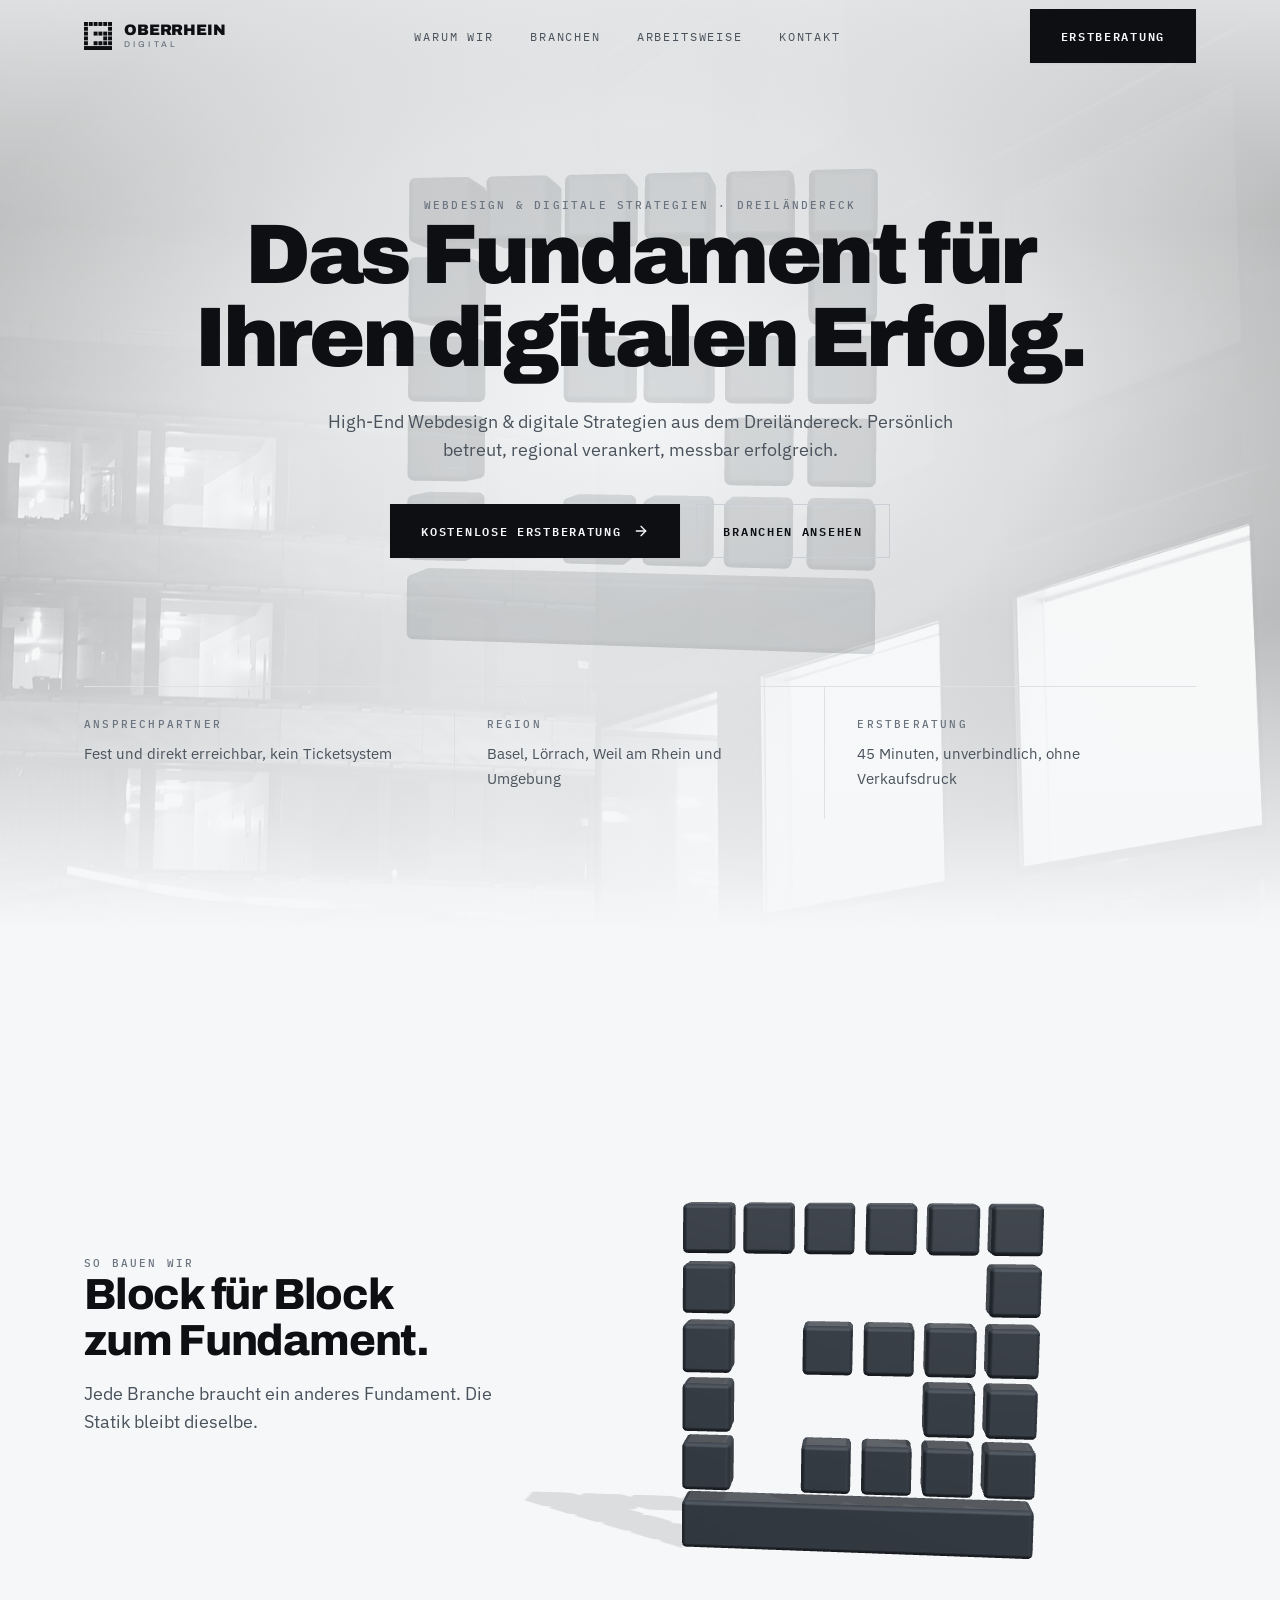
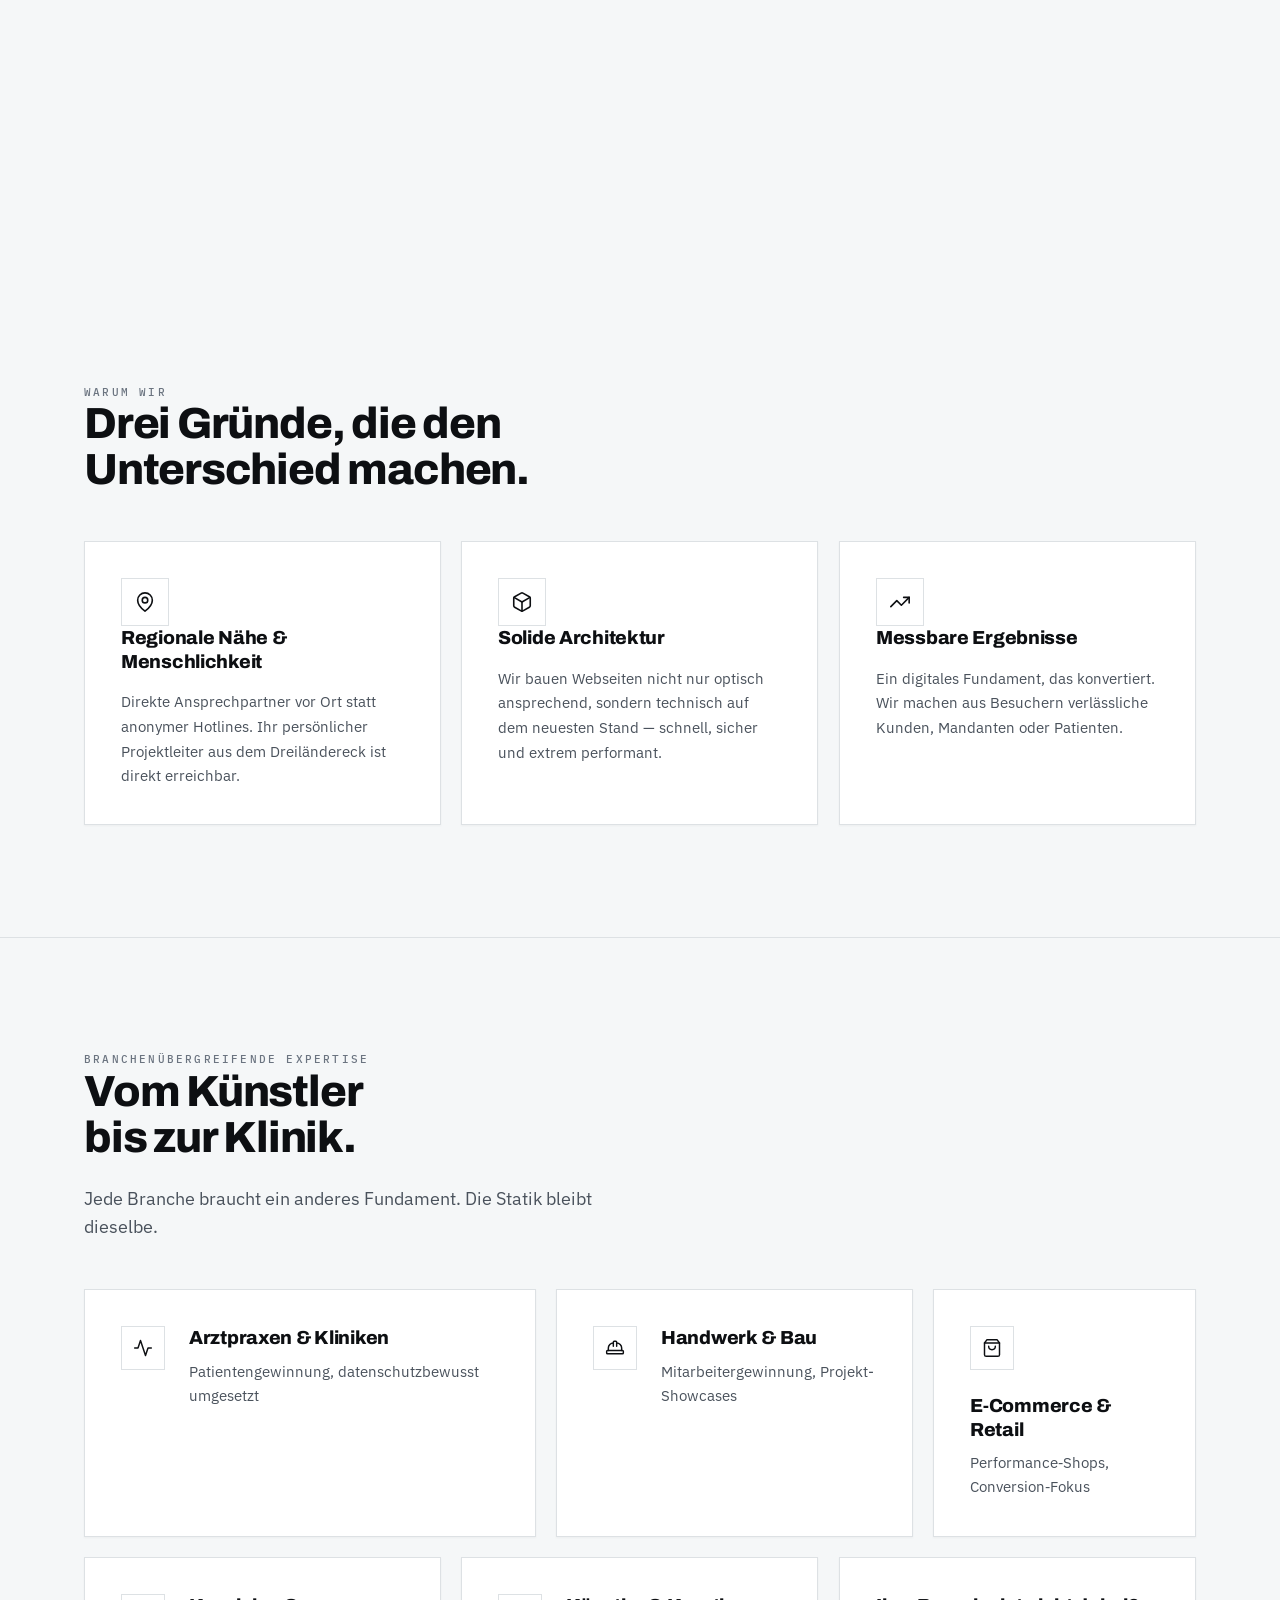
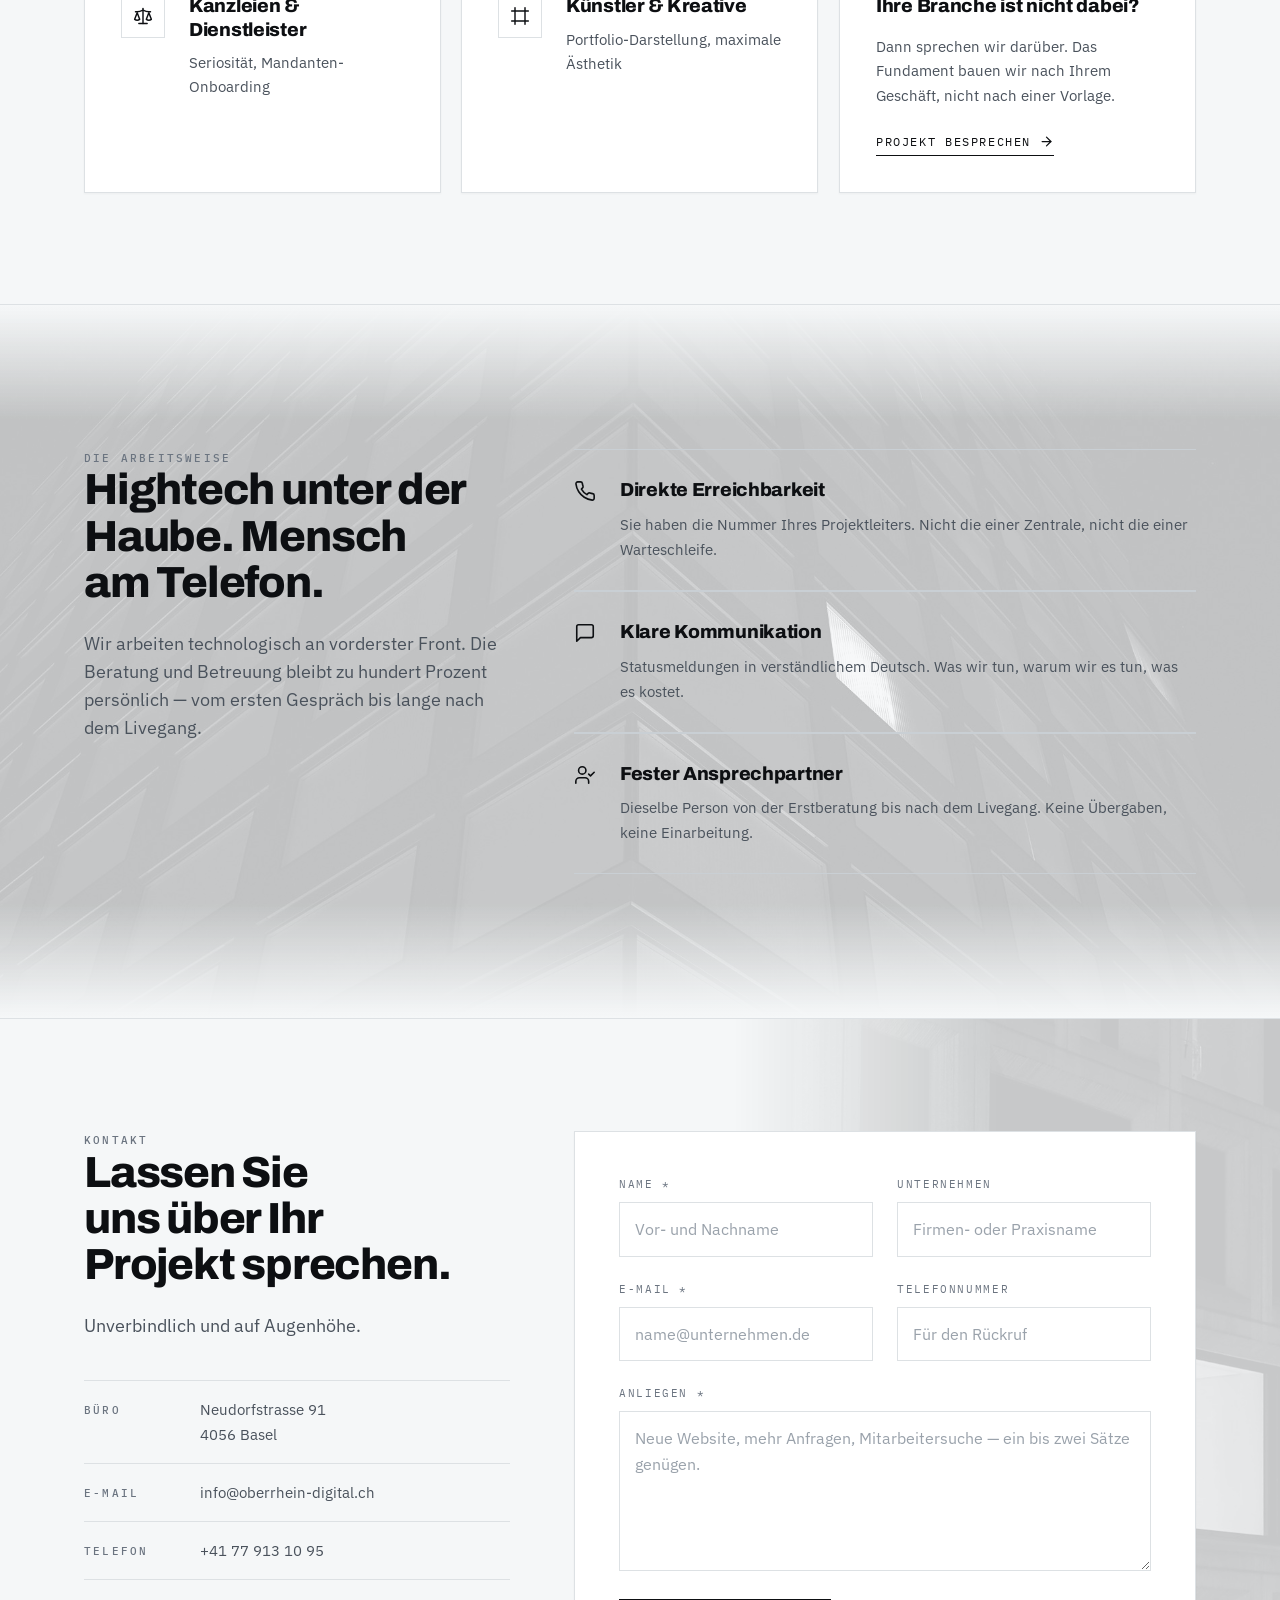
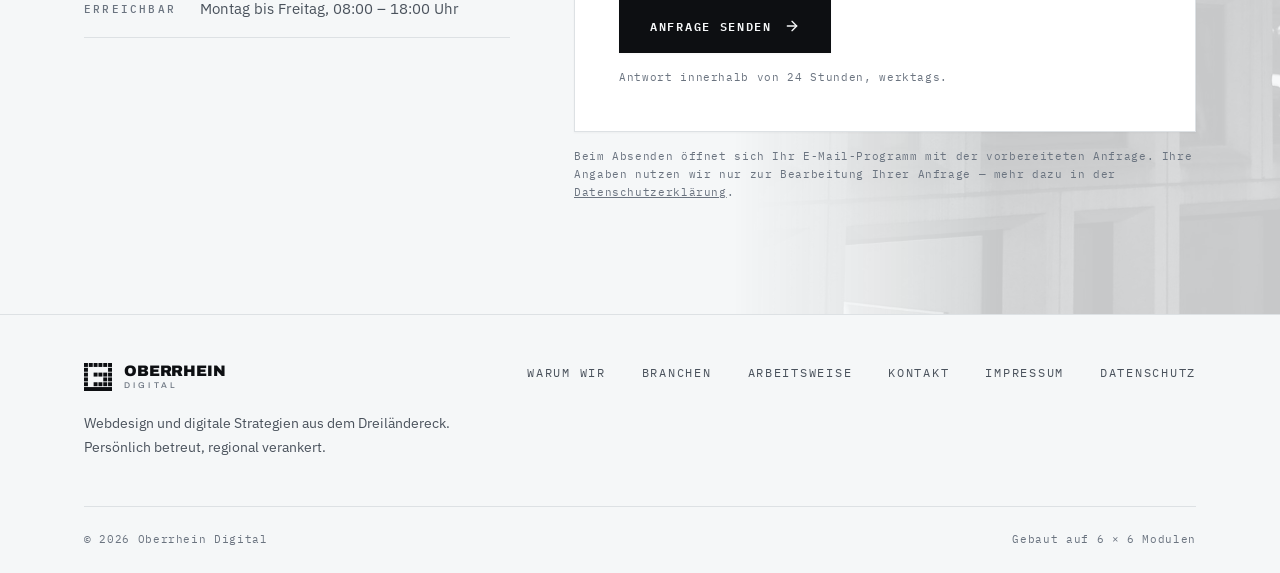
==== commit 19aa3279: "Umbenennung in Oberrhein Digital - Logo-Schriftzug, Seitentitel, Favicon, Alt-Text und Copyright auf" ====
--- a/index.html
+++ b/index.html
@@ -3,7 +3,7 @@
 <head>
 <meta charset="utf-8">
 <meta name="viewport" content="width=device-width, initial-scale=1, viewport-fit=cover">
-<title>Fundament Digital – Webdesign &amp; digitale Strategien aus dem Dreiländereck</title>
+<title>Oberrhein Digital – Webdesign &amp; digitale Strategien aus dem Dreiländereck</title>
 <meta name="description" content="High-End Webdesign &amp; digitale Strategien aus dem Dreiländereck. Persönlich betreut, regional verankert, messbar erfolgreich.">
 <meta name="theme-color" content="#F5F7F8">
 <link rel="icon" href="img/favicon.svg" type="image/svg+xml">
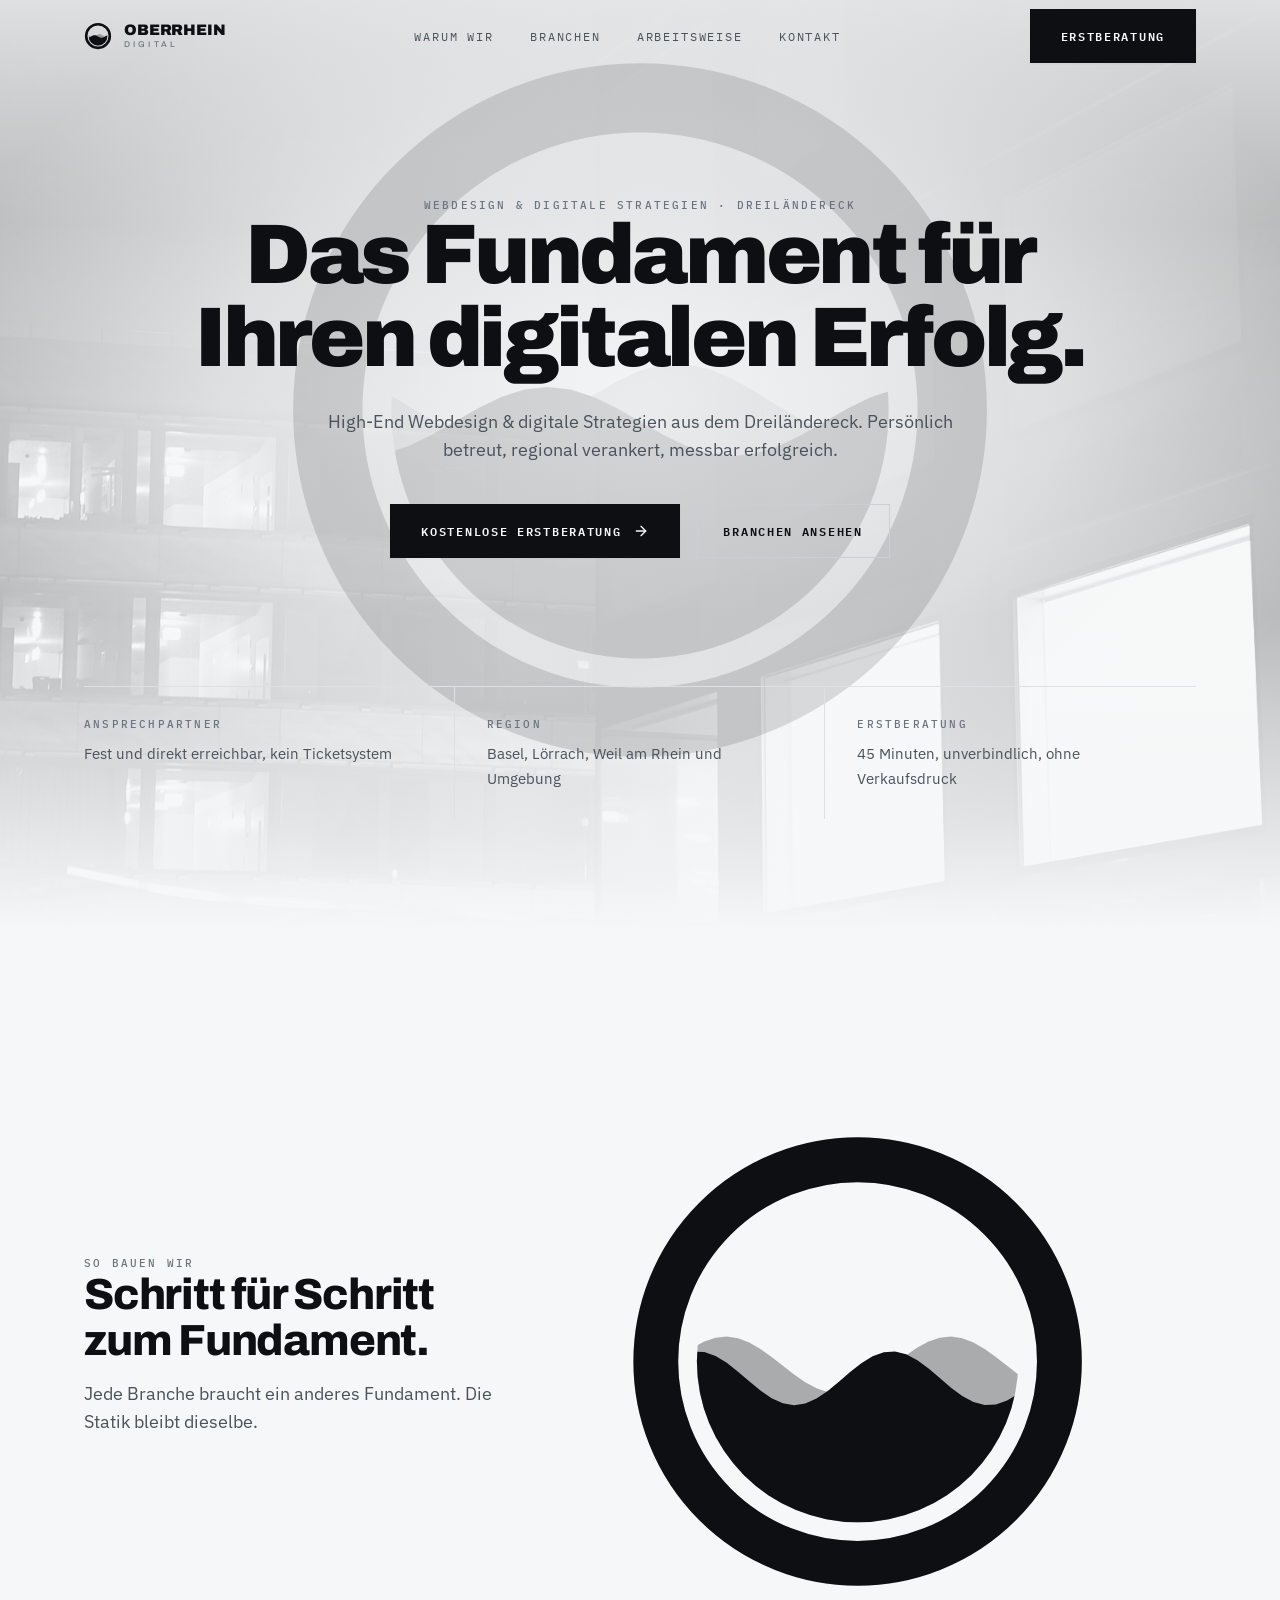
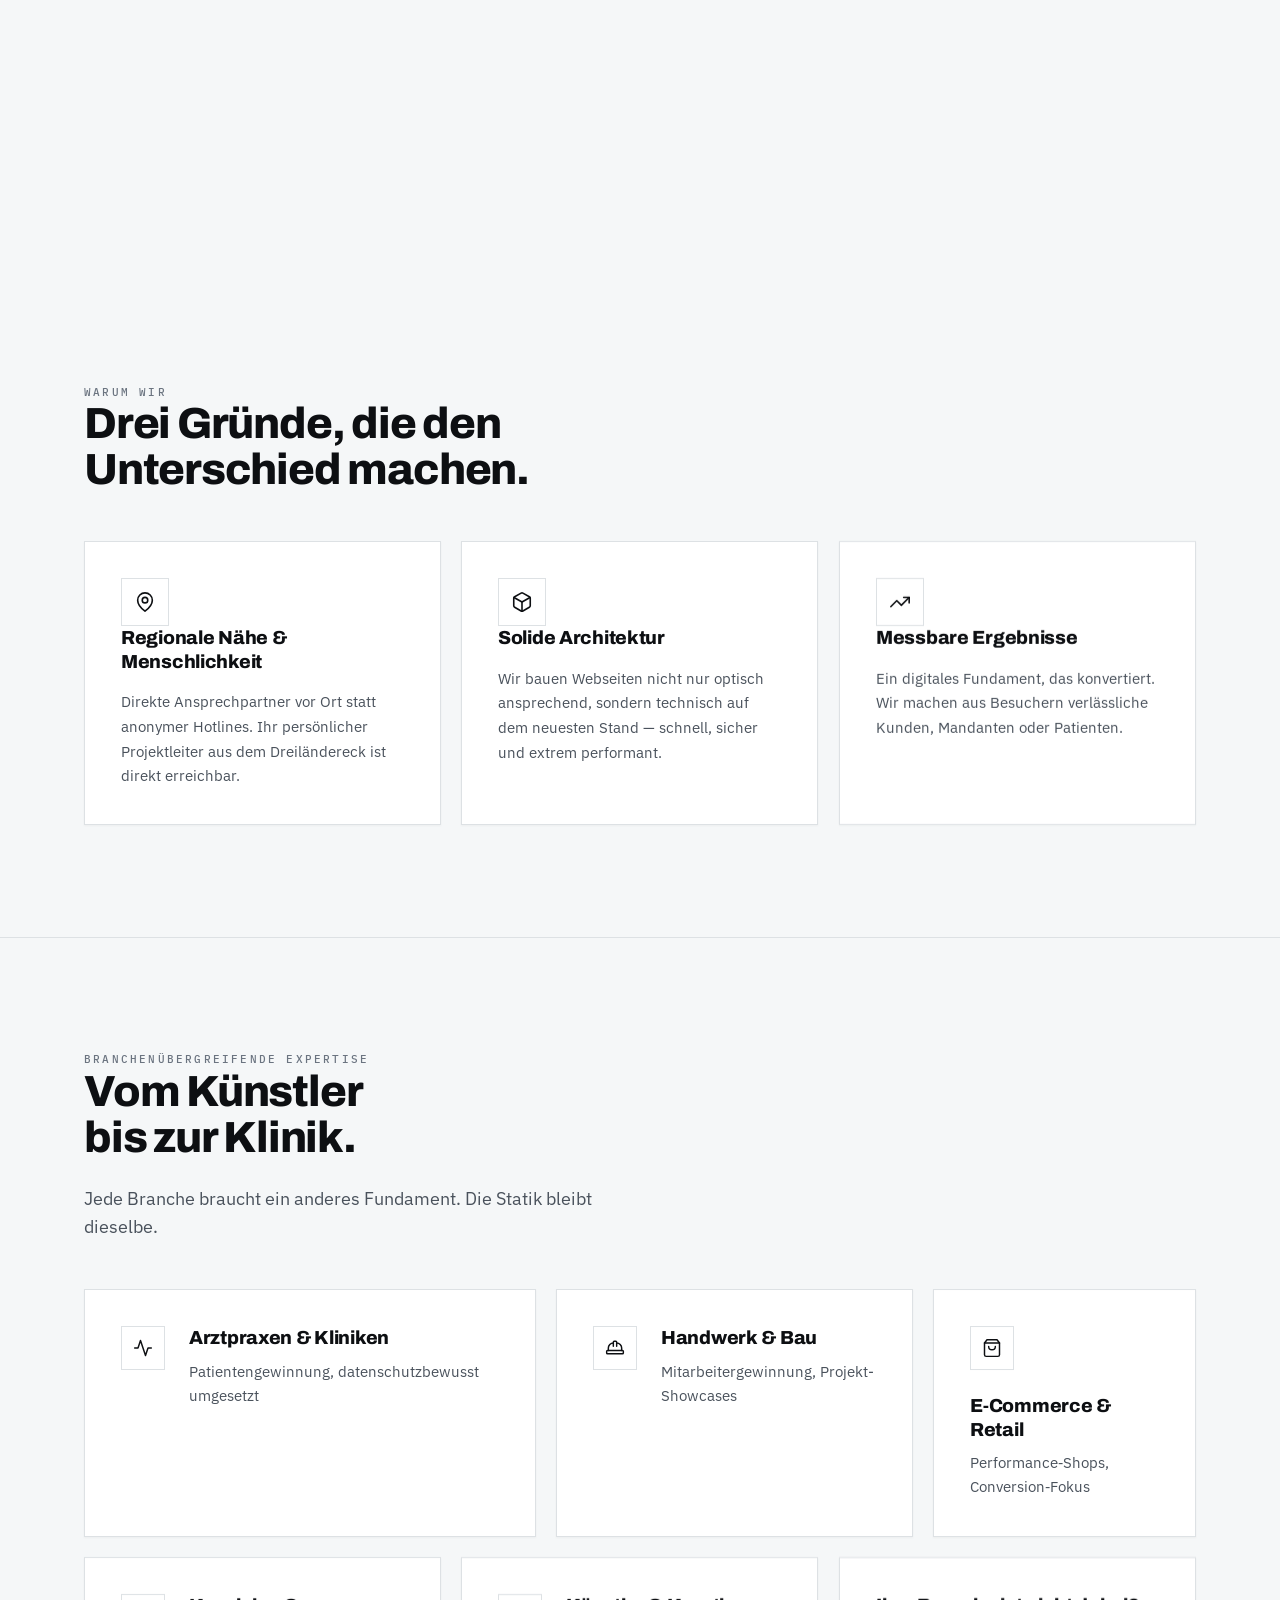
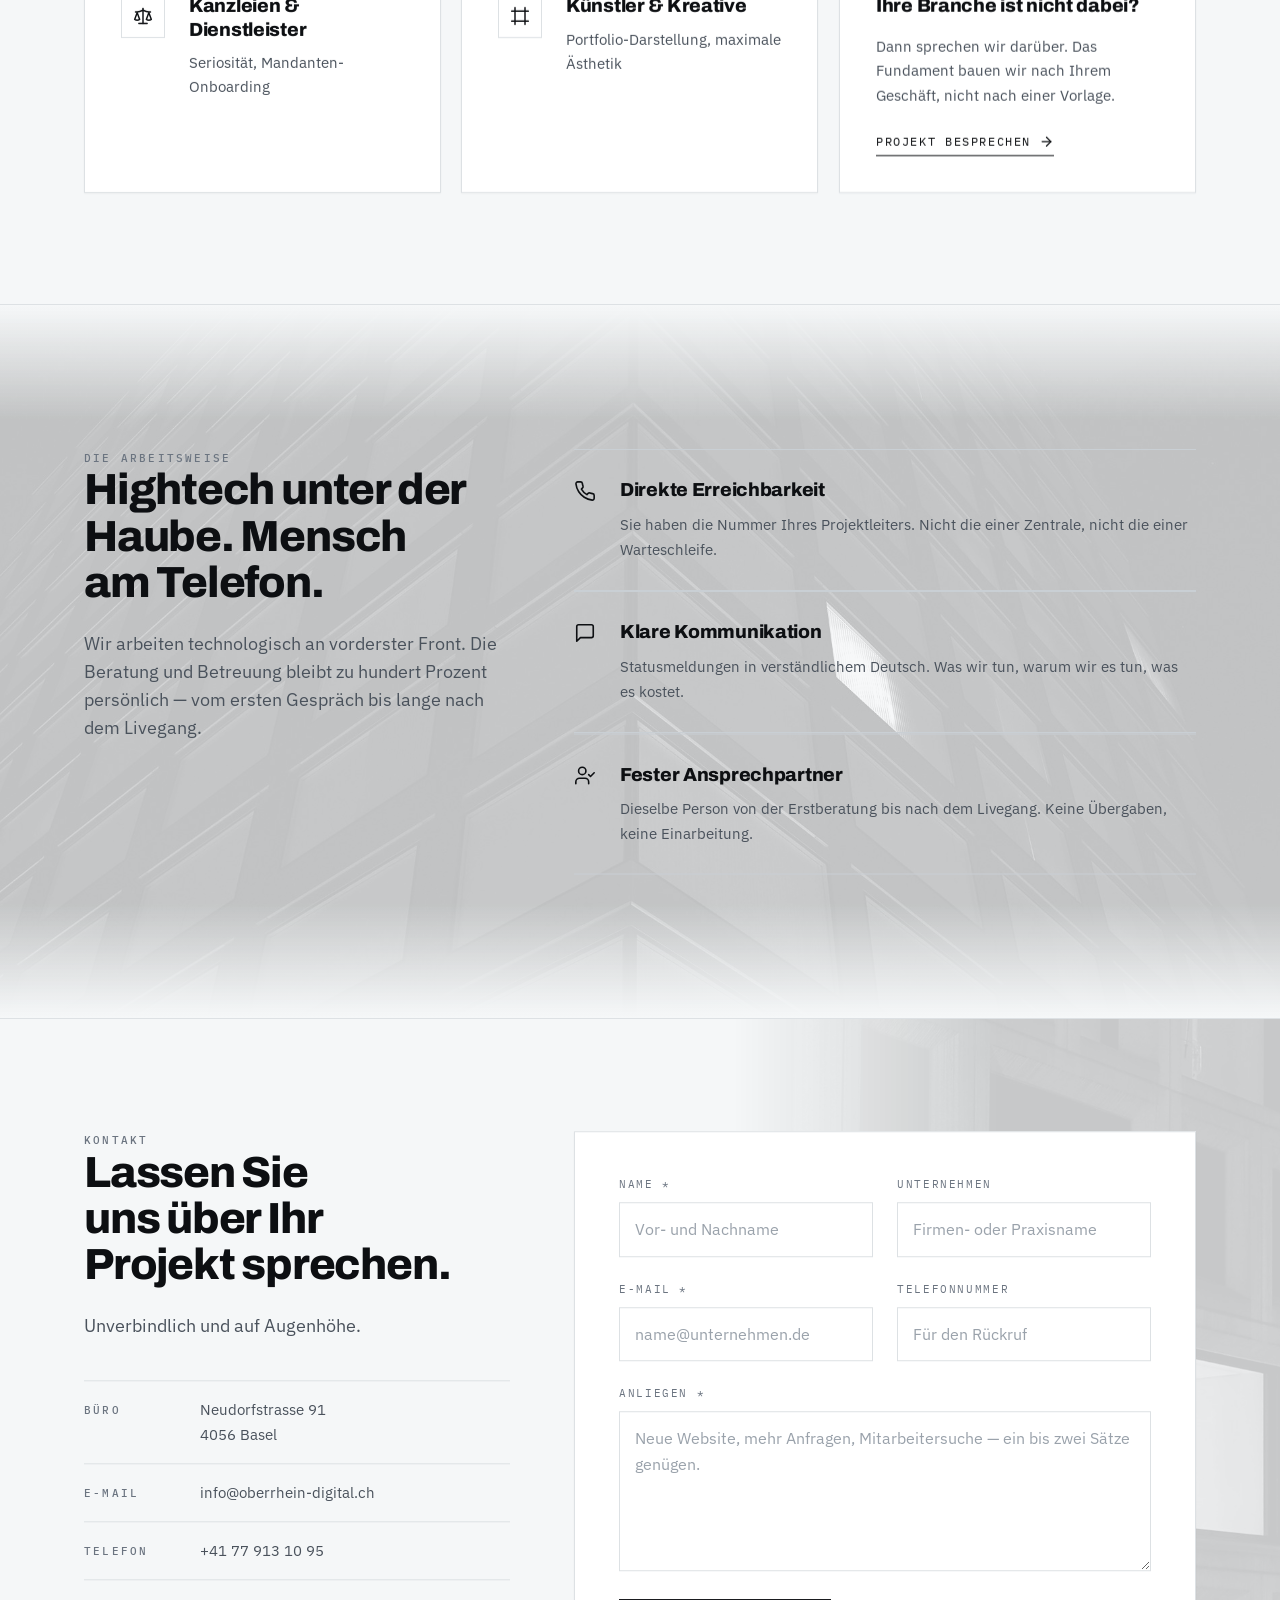
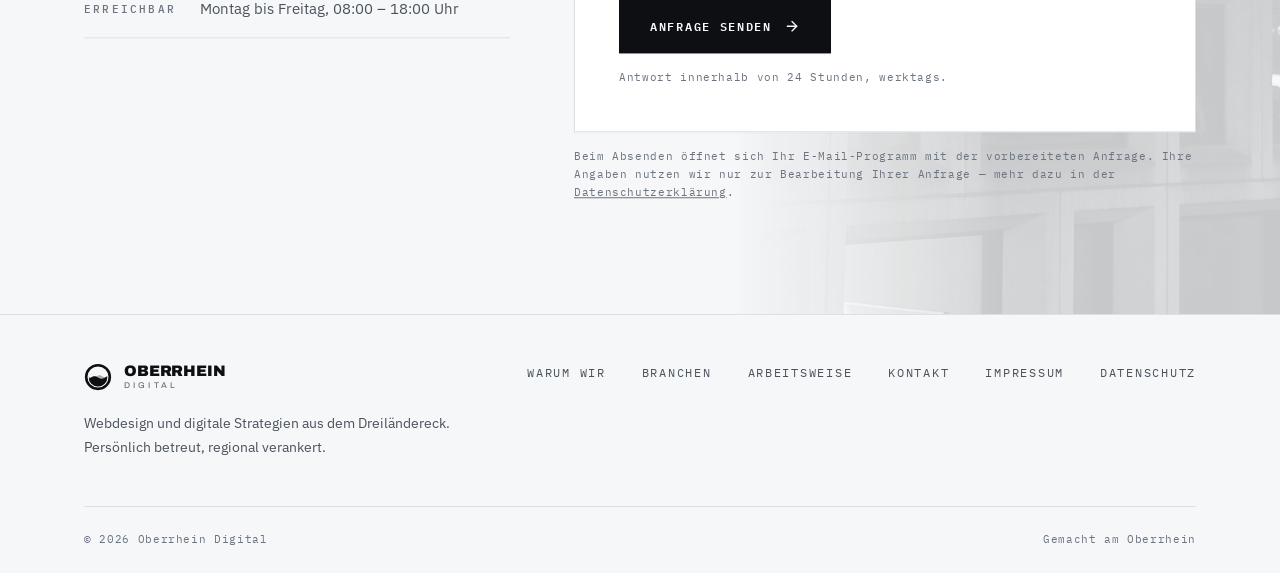
==== commit 32db20e7: "Neues Logo "O-Welle" und Inhaberangaben Logo - Bildmarke: Ring (O für Oberrhein) mit Wasser statt de" ====
--- a/index.html
+++ b/index.html
@@ -11,6 +11,7 @@
 <link rel="preload" href="fonts/ibm-plex-sans-latin-var.woff2" as="font" type="font/woff2" crossorigin>
 <link rel="stylesheet" href="css/fonts.css">
 <link rel="stylesheet" href="css/site.css">
+<link rel="stylesheet" href="css/logo.css">
 </head>
 <body>
 <div id="root"></div>
--- a/css/logo.css
+++ b/css/logo.css
@@ -0,0 +1,44 @@
+/* Bildmarke "O-Welle": Ring (O für Oberrhein) mit Wasser.
+   Varianten: --still (Header, Footer; bewegt sich beim Hover),
+   --intro (Einstieg: Ring zeichnet sich, Wasser steigt), --hero (großer Hintergrund). */
+
+.owave { display: block; overflow: visible; }
+.ow-ring { fill: none; stroke: currentColor; stroke-width: 6; }
+.ow-front { fill: currentColor; }
+.ow-back { fill: currentColor; opacity: .32; }
+
+@keyframes ow-flow { to { transform: translateX(-32px); } }
+@keyframes ow-draw { from { stroke-dashoffset: 1; } to { stroke-dashoffset: 0; } }
+@keyframes ow-rise { from { transform: translateY(34px); } to { transform: none; } }
+@keyframes ow-bob { 0%, 100% { transform: translateY(0); } 50% { transform: translateY(1.6px); } }
+
+/* Einstieg */
+.owave--intro .ow-ring { stroke-dasharray: 1; animation: ow-draw .9s cubic-bezier(.2, .8, .25, 1) .05s both; }
+.owave--intro .ow-rise { animation: ow-rise 1s cubic-bezier(.2, .8, .25, 1) .35s both; }
+.owave--intro .ow-front { animation: ow-flow 2.6s linear infinite; }
+.owave--intro .ow-back { animation: ow-flow 3.8s linear infinite reverse; }
+.owave--intro .ow-bob,
+.owave--hero .ow-bob { animation: ow-bob 4.8s ease-in-out infinite; }
+
+/* Hero-Hintergrund: langsam und ruhig */
+.owave--hero .ow-front { animation: ow-flow 7s linear infinite; }
+.owave--hero .ow-back { animation: ow-flow 10s linear infinite reverse; }
+
+/* Header und Footer: ruhig, beim Hover fließt das Wasser */
+.owave--still .ow-front { animation: ow-flow 2.6s linear infinite paused; }
+.owave--still .ow-back { animation: ow-flow 3.8s linear infinite reverse paused; }
+a:hover .owave--still .ow-front,
+a:hover .owave--still .ow-back { animation-play-state: running; }
+
+/* Größen in den Containern der Seite */
+.intro-stage .owave,
+#spline-slot .owave { width: 100%; height: 100%; }
+.seq-poster { display: grid; place-items: center; }
+.seq-poster .owave { width: min(360px, 70%); height: auto; color: var(--ink); }
+
+@media (prefers-reduced-motion: reduce) {
+  .owave * { animation: none !important; }
+}
+
+/* Hero: großes Zeichen etwas zurückhaltender als das frühere 3D-Logo */
+#spline-slot { opacity: .13; }
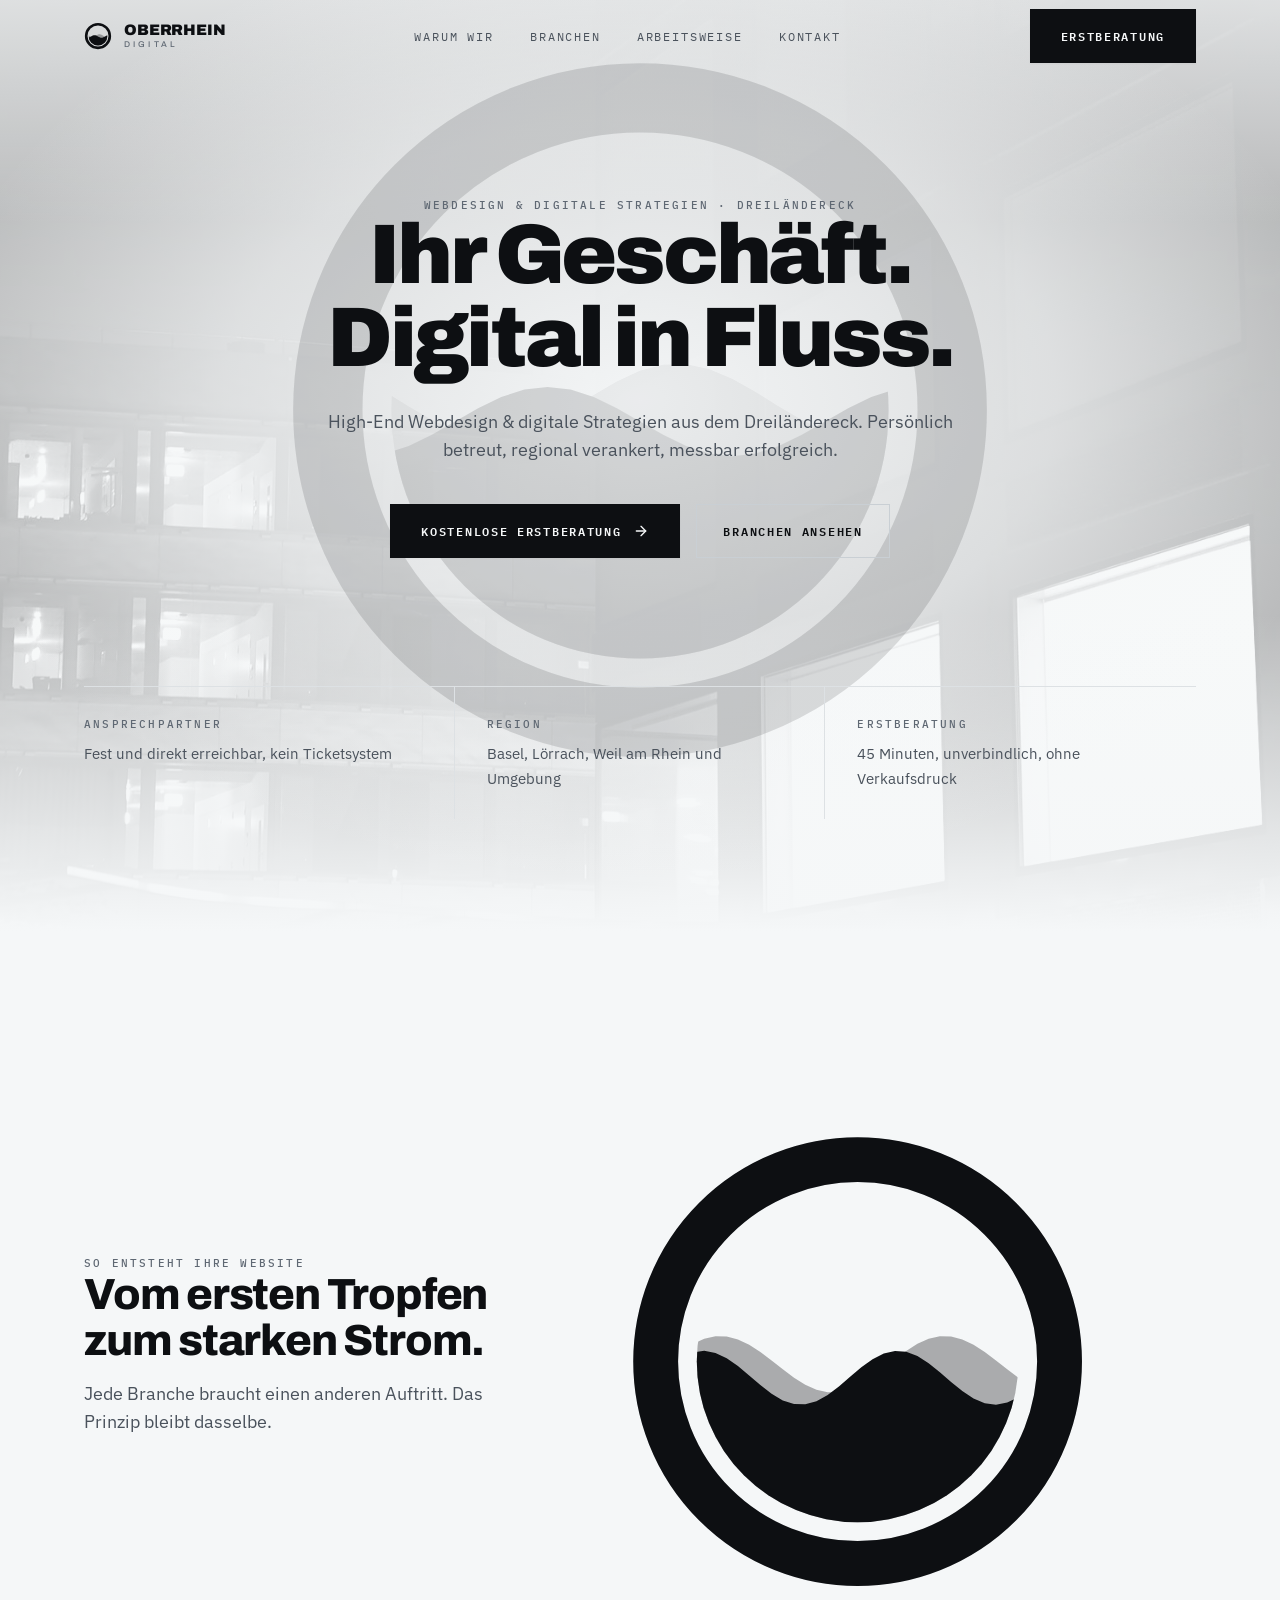
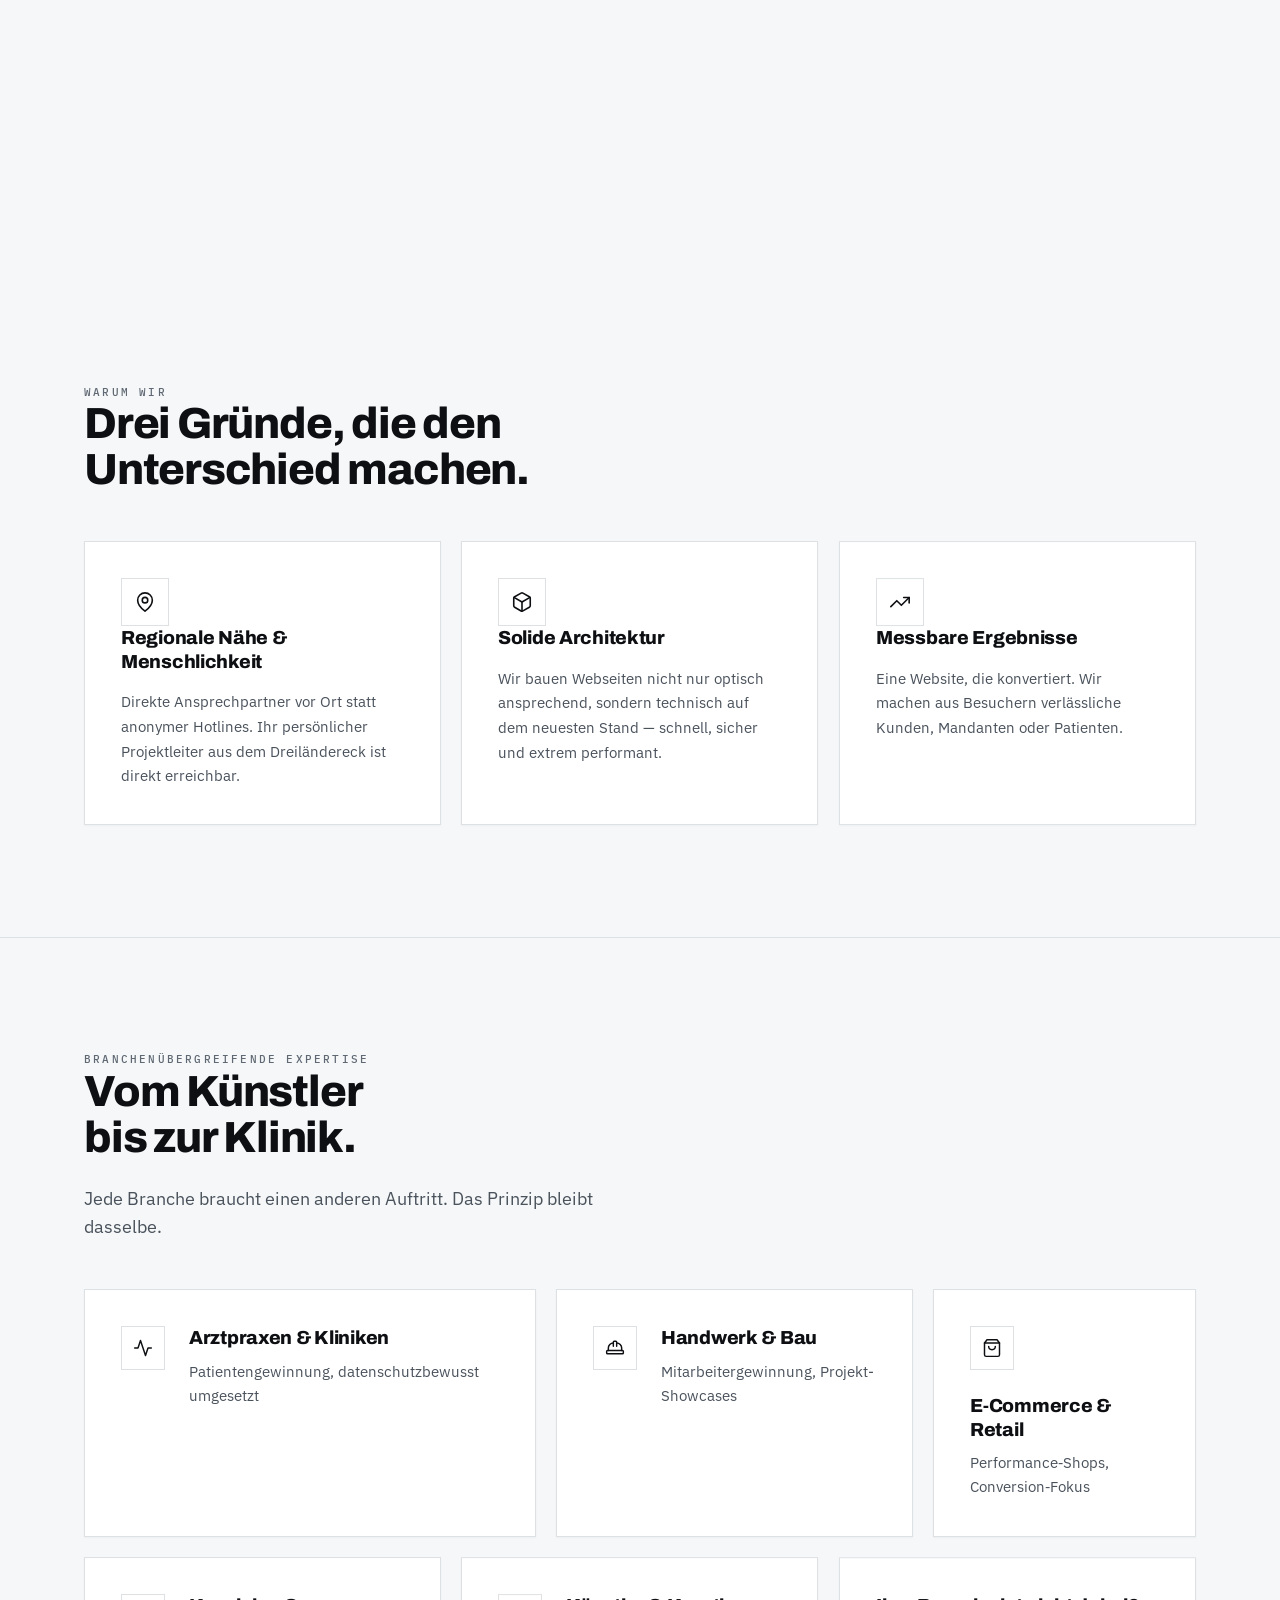
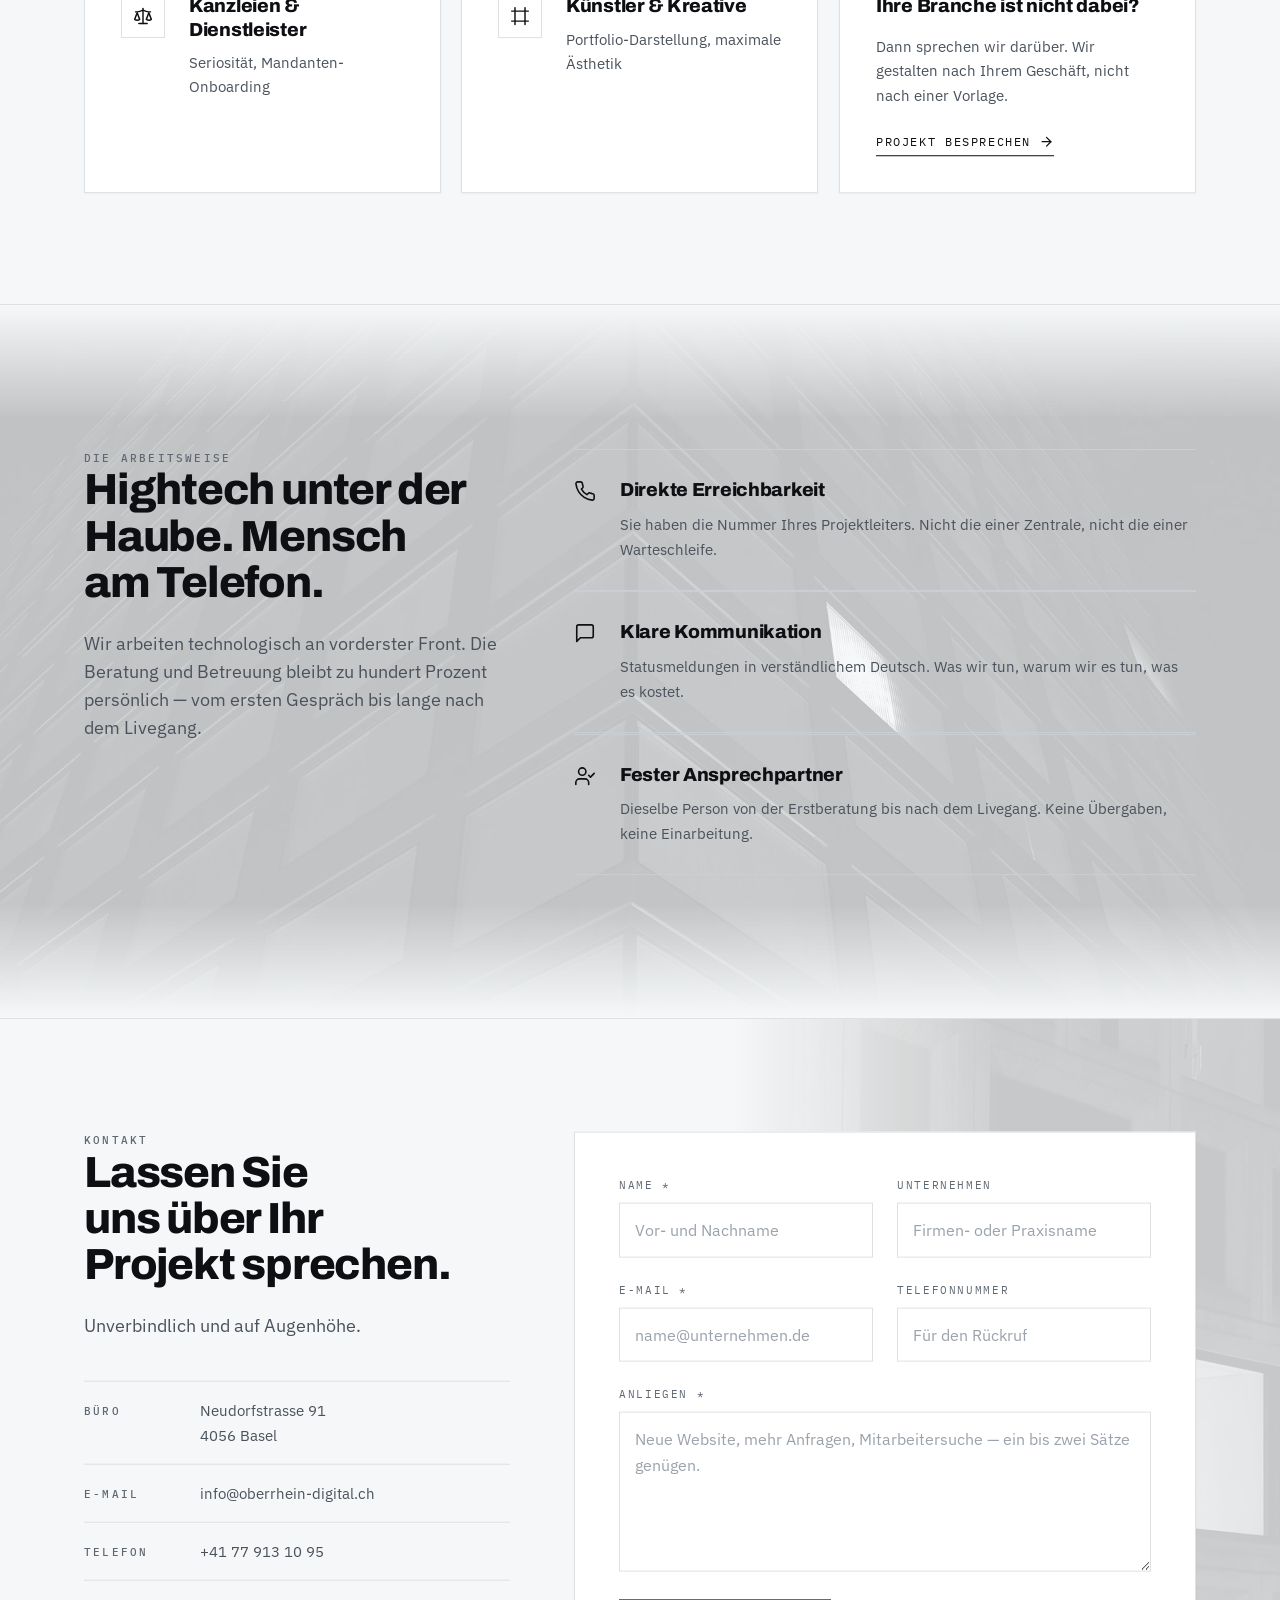
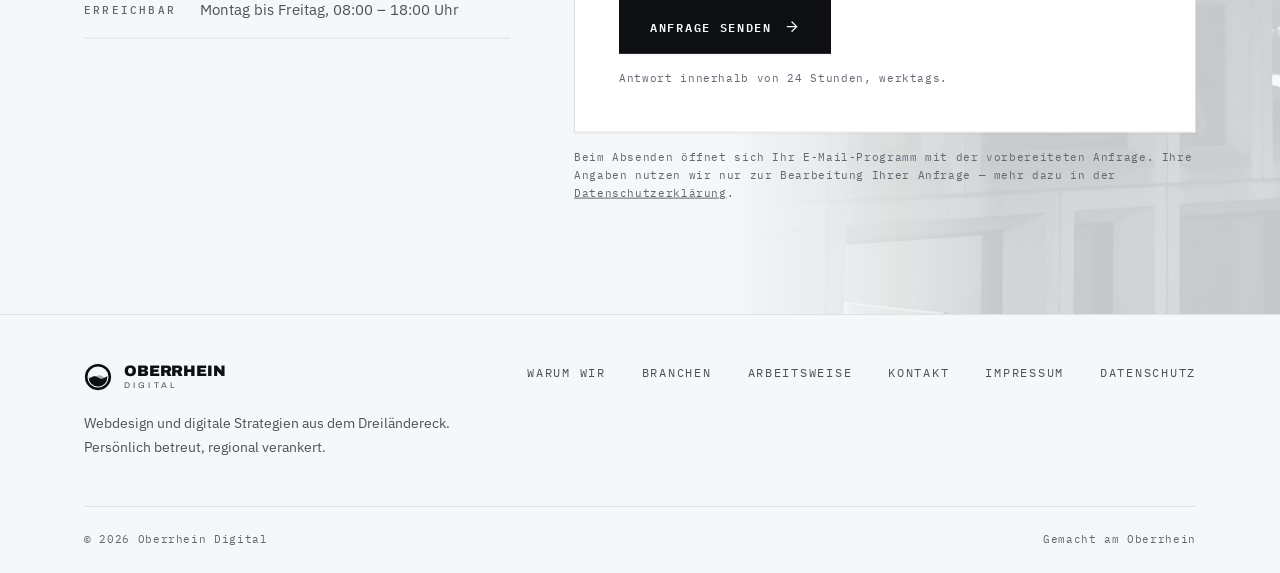
==== commit 73d15ede: "Feinschliff: Leistung, Barrierefreiheit, SEO und Extras Leistung (Lighthouse mobil 25 -> 92, Desktop" ====
--- a/index.html
+++ b/index.html
@@ -4,17 +4,80 @@
 <meta charset="utf-8">
 <meta name="viewport" content="width=device-width, initial-scale=1, viewport-fit=cover">
 <title>Oberrhein Digital – Webdesign &amp; digitale Strategien aus dem Dreiländereck</title>
-<meta name="description" content="High-End Webdesign &amp; digitale Strategien aus dem Dreiländereck. Persönlich betreut, regional verankert, messbar erfolgreich.">
+<meta name="description" content="High-End Webdesign &amp; digitale Strategien aus Basel für das Dreiländereck: persönlich betreut, für Praxen, Handwerk, Kanzleien, Handel und Kreative.">
+<link rel="canonical" href="https://oberrhein-digital.ch/">
 <meta name="theme-color" content="#F5F7F8">
+<meta name="referrer" content="strict-origin-when-cross-origin">
+
+<!-- Vorschau beim Teilen (WhatsApp, LinkedIn, Facebook, X) -->
+<meta property="og:type" content="website">
+<meta property="og:site_name" content="Oberrhein Digital">
+<meta property="og:locale" content="de_CH">
+<meta property="og:url" content="https://oberrhein-digital.ch/">
+<meta property="og:title" content="Oberrhein Digital – Webdesign &amp; digitale Strategien aus dem Dreiländereck">
+<meta property="og:description" content="Persönlich betreut, regional verankert: Websites und digitale Strategien für Basel, Lörrach, Weil am Rhein und Umgebung.">
+<meta property="og:image" content="https://oberrhein-digital.ch/img/og-image.png">
+<meta property="og:image:width" content="1200">
+<meta property="og:image:height" content="630">
+<meta property="og:image:alt" content="Logo von Oberrhein Digital: ein Ring mit einer Welle">
+<meta name="twitter:card" content="summary_large_image">
+
+<!-- Icons -->
 <link rel="icon" href="img/favicon.svg" type="image/svg+xml">
+<link rel="icon" href="img/icon-192.png" type="image/png" sizes="192x192">
+<link rel="apple-touch-icon" href="img/apple-touch-icon.png">
+<link rel="manifest" href="site.webmanifest">
+
 <link rel="preload" href="fonts/archivo-latin-var.woff2" as="font" type="font/woff2" crossorigin>
 <link rel="preload" href="fonts/ibm-plex-sans-latin-var.woff2" as="font" type="font/woff2" crossorigin>
-<link rel="stylesheet" href="css/fonts.css">
 <link rel="stylesheet" href="css/site.css">
-<link rel="stylesheet" href="css/logo.css">
+
+<!-- Strukturierte Daten für die Google-Suche (lokales Unternehmen) -->
+<script type="application/ld+json">
+{
+  "@context": "https://schema.org",
+  "@type": "ProfessionalService",
+  "name": "Oberrhein Digital",
+  "description": "Webdesign und digitale Strategien aus dem Dreiländereck. Persönlich betreut, regional verankert.",
+  "url": "https://oberrhein-digital.ch/",
+  "logo": "https://oberrhein-digital.ch/img/icon-512.png",
+  "image": "https://oberrhein-digital.ch/img/og-image.png",
+  "email": "info@oberrhein-digital.ch",
+  "telephone": "+41779131095",
+  "address": {
+    "@type": "PostalAddress",
+    "streetAddress": "Neudorfstrasse 91",
+    "postalCode": "4056",
+    "addressLocality": "Basel",
+    "addressCountry": "CH"
+  },
+  "areaServed": [
+    { "@type": "City", "name": "Basel" },
+    { "@type": "City", "name": "Lörrach" },
+    { "@type": "City", "name": "Weil am Rhein" }
+  ],
+  "openingHoursSpecification": [{
+    "@type": "OpeningHoursSpecification",
+    "dayOfWeek": ["Monday", "Tuesday", "Wednesday", "Thursday", "Friday"],
+    "opens": "08:00",
+    "closes": "18:00"
+  }],
+  "knowsLanguage": ["de"]
+}
+</script>
 </head>
 <body>
 <div id="root"></div>
+<noscript>
+  <div style="max-width:640px;margin:0 auto;padding:64px 24px;font-family:'IBM Plex Sans',system-ui,sans-serif;color:#0D0F12;line-height:1.6">
+    <p style="font-family:Archivo,sans-serif;font-weight:900;font-size:1.6rem;margin:0">Oberrhein Digital</p>
+    <p>Webdesign und digitale Strategien aus dem Dreiländereck. Persönlich betreut, regional verankert.</p>
+    <p>Für die volle Darstellung dieser Seite bitte JavaScript aktivieren. Sie erreichen uns auch direkt:<br>
+      <a href="mailto:info@oberrhein-digital.ch">info@oberrhein-digital.ch</a> · <a href="tel:+41779131095">+41 77 913 10 95</a><br>
+      Neudorfstrasse 91, 4056 Basel</p>
+    <p><a href="impressum.html">Impressum</a> · <a href="datenschutz.html">Datenschutz</a></p>
+  </div>
+</noscript>
 <script src="js/app.js" defer></script>
 </body>
 </html>
--- a/css/site.css
+++ b/css/site.css
@@ -1,2 +1,150 @@
+/* Schriften lokal gehostet – keine Verbindung zu Google beim Seitenaufruf.
+   Archivo, IBM Plex Sans, IBM Plex Mono: SIL Open Font License 1.1 (siehe fonts/). */
+
+/* Archivo 500 900 – latin-ext */
+@font-face {
+  font-family: 'Archivo';
+  font-style: normal;
+  font-weight: 500 900;
+  font-display: swap;
+  src: url('../fonts/archivo-latin-ext-var.woff2') format('woff2');
+  unicode-range: U+0100-02BA, U+02BD-02C5, U+02C7-02CC, U+02CE-02D7, U+02DD-02FF, U+0304, U+0308, U+0329, U+1D00-1DBF, U+1E00-1E9F, U+1EF2-1EFF, U+2020, U+20A0-20AB, U+20AD-20C0, U+2113, U+2C60-2C7F, U+A720-A7FF;
+}
+
+/* Archivo 500 900 – latin */
+@font-face {
+  font-family: 'Archivo';
+  font-style: normal;
+  font-weight: 500 900;
+  font-display: swap;
+  src: url('../fonts/archivo-latin-var.woff2') format('woff2');
+  unicode-range: U+0000-00FF, U+0131, U+0152-0153, U+02BB-02BC, U+02C6, U+02DA, U+02DC, U+0304, U+0308, U+0329, U+2000-206F, U+20AC, U+2122, U+2191, U+2193, U+2212, U+2215, U+FEFF, U+FFFD;
+}
+
+/* IBM Plex Mono 400 – latin-ext */
+@font-face {
+  font-family: 'IBM Plex Mono';
+  font-style: normal;
+  font-weight: 400;
+  font-display: swap;
+  src: url('../fonts/ibm-plex-mono-latin-ext-400.woff2') format('woff2');
+  unicode-range: U+0100-02BA, U+02BD-02C5, U+02C7-02CC, U+02CE-02D7, U+02DD-02FF, U+0304, U+0308, U+0329, U+1D00-1DBF, U+1E00-1E9F, U+1EF2-1EFF, U+2020, U+20A0-20AB, U+20AD-20C0, U+2113, U+2C60-2C7F, U+A720-A7FF;
+}
+
+/* IBM Plex Mono 400 – latin */
+@font-face {
+  font-family: 'IBM Plex Mono';
+  font-style: normal;
+  font-weight: 400;
+  font-display: swap;
+  src: url('../fonts/ibm-plex-mono-latin-400.woff2') format('woff2');
+  unicode-range: U+0000-00FF, U+0131, U+0152-0153, U+02BB-02BC, U+02C6, U+02DA, U+02DC, U+0304, U+0308, U+0329, U+2000-206F, U+20AC, U+2122, U+2191, U+2193, U+2212, U+2215, U+FEFF, U+FFFD;
+}
+
+/* IBM Plex Mono 500 – latin-ext */
+@font-face {
+  font-family: 'IBM Plex Mono';
+  font-style: normal;
+  font-weight: 500;
+  font-display: swap;
+  src: url('../fonts/ibm-plex-mono-latin-ext-500.woff2') format('woff2');
+  unicode-range: U+0100-02BA, U+02BD-02C5, U+02C7-02CC, U+02CE-02D7, U+02DD-02FF, U+0304, U+0308, U+0329, U+1D00-1DBF, U+1E00-1E9F, U+1EF2-1EFF, U+2020, U+20A0-20AB, U+20AD-20C0, U+2113, U+2C60-2C7F, U+A720-A7FF;
+}
+
+/* IBM Plex Mono 500 – latin */
+@font-face {
+  font-family: 'IBM Plex Mono';
+  font-style: normal;
+  font-weight: 500;
+  font-display: swap;
+  src: url('../fonts/ibm-plex-mono-latin-500.woff2') format('woff2');
+  unicode-range: U+0000-00FF, U+0131, U+0152-0153, U+02BB-02BC, U+02C6, U+02DA, U+02DC, U+0304, U+0308, U+0329, U+2000-206F, U+20AC, U+2122, U+2191, U+2193, U+2212, U+2215, U+FEFF, U+FFFD;
+}
+
+/* IBM Plex Mono 600 – latin-ext */
+@font-face {
+  font-family: 'IBM Plex Mono';
+  font-style: normal;
+  font-weight: 600;
+  font-display: swap;
+  src: url('../fonts/ibm-plex-mono-latin-ext-600.woff2') format('woff2');
+  unicode-range: U+0100-02BA, U+02BD-02C5, U+02C7-02CC, U+02CE-02D7, U+02DD-02FF, U+0304, U+0308, U+0329, U+1D00-1DBF, U+1E00-1E9F, U+1EF2-1EFF, U+2020, U+20A0-20AB, U+20AD-20C0, U+2113, U+2C60-2C7F, U+A720-A7FF;
+}
+
+/* IBM Plex Mono 600 – latin */
+@font-face {
+  font-family: 'IBM Plex Mono';
+  font-style: normal;
+  font-weight: 600;
+  font-display: swap;
+  src: url('../fonts/ibm-plex-mono-latin-600.woff2') format('woff2');
+  unicode-range: U+0000-00FF, U+0131, U+0152-0153, U+02BB-02BC, U+02C6, U+02DA, U+02DC, U+0304, U+0308, U+0329, U+2000-206F, U+20AC, U+2122, U+2191, U+2193, U+2212, U+2215, U+FEFF, U+FFFD;
+}
+
+/* IBM Plex Sans 400 600 – latin-ext */
+@font-face {
+  font-family: 'IBM Plex Sans';
+  font-style: normal;
+  font-weight: 400 600;
+  font-display: swap;
+  src: url('../fonts/ibm-plex-sans-latin-ext-var.woff2') format('woff2');
+  unicode-range: U+0100-02BA, U+02BD-02C5, U+02C7-02CC, U+02CE-02D7, U+02DD-02FF, U+0304, U+0308, U+0329, U+1D00-1DBF, U+1E00-1E9F, U+1EF2-1EFF, U+2020, U+20A0-20AB, U+20AD-20C0, U+2113, U+2C60-2C7F, U+A720-A7FF;
+}
+
+/* IBM Plex Sans 400 600 – latin */
+@font-face {
+  font-family: 'IBM Plex Sans';
+  font-style: normal;
+  font-weight: 400 600;
+  font-display: swap;
+  src: url('../fonts/ibm-plex-sans-latin-var.woff2') format('woff2');
+  unicode-range: U+0000-00FF, U+0131, U+0152-0153, U+02BB-02BC, U+02C6, U+02DA, U+02DC, U+0304, U+0308, U+0329, U+2000-206F, U+20AC, U+2122, U+2191, U+2193, U+2212, U+2215, U+FEFF, U+FFFD;
+}
+
 *,:after,:before{--tw-border-spacing-x:0;--tw-border-spacing-y:0;--tw-translate-x:0;--tw-translate-y:0;--tw-rotate:0;--tw-skew-x:0;--tw-skew-y:0;--tw-scale-x:1;--tw-scale-y:1;--tw-pan-x: ;--tw-pan-y: ;--tw-pinch-zoom: ;--tw-scroll-snap-strictness:proximity;--tw-gradient-from-position: ;--tw-gradient-via-position: ;--tw-gradient-to-position: ;--tw-ordinal: ;--tw-slashed-zero: ;--tw-numeric-figure: ;--tw-numeric-spacing: ;--tw-numeric-fraction: ;--tw-ring-inset: ;--tw-ring-offset-width:0px;--tw-ring-offset-color:#fff;--tw-ring-color:rgba(59,130,246,.5);--tw-ring-offset-shadow:0 0 #0000;--tw-ring-shadow:0 0 #0000;--tw-shadow:0 0 #0000;--tw-shadow-colored:0 0 #0000;--tw-blur: ;--tw-brightness: ;--tw-contrast: ;--tw-grayscale: ;--tw-hue-rotate: ;--tw-invert: ;--tw-saturate: ;--tw-sepia: ;--tw-drop-shadow: ;--tw-backdrop-blur: ;--tw-backdrop-brightness: ;--tw-backdrop-contrast: ;--tw-backdrop-grayscale: ;--tw-backdrop-hue-rotate: ;--tw-backdrop-invert: ;--tw-backdrop-opacity: ;--tw-backdrop-saturate: ;--tw-backdrop-sepia: ;--tw-contain-size: ;--tw-contain-layout: ;--tw-contain-paint: ;--tw-contain-style: }::backdrop{--tw-border-spacing-x:0;--tw-border-spacing-y:0;--tw-translate-x:0;--tw-translate-y:0;--tw-rotate:0;--tw-skew-x:0;--tw-skew-y:0;--tw-scale-x:1;--tw-scale-y:1;--tw-pan-x: ;--tw-pan-y: ;--tw-pinch-zoom: ;--tw-scroll-snap-strictness:proximity;--tw-gradient-from-position: ;--tw-gradient-via-position: ;--tw-gradient-to-position: ;--tw-ordinal: ;--tw-slashed-zero: ;--tw-numeric-figure: ;--tw-numeric-spacing: ;--tw-numeric-fraction: ;--tw-ring-inset: ;--tw-ring-offset-width:0px;--tw-ring-offset-color:#fff;--tw-ring-color:rgba(59,130,246,.5);--tw-ring-offset-shadow:0 0 #0000;--tw-ring-shadow:0 0 #0000;--tw-shadow:0 0 #0000;--tw-shadow-colored:0 0 #0000;--tw-blur: ;--tw-brightness: ;--tw-contrast: ;--tw-grayscale: ;--tw-hue-rotate: ;--tw-invert: ;--tw-saturate: ;--tw-sepia: ;--tw-drop-shadow: ;--tw-backdrop-blur: ;--tw-backdrop-brightness: ;--tw-backdrop-contrast: ;--tw-backdrop-grayscale: ;--tw-backdrop-hue-rotate: ;--tw-backdrop-invert: ;--tw-backdrop-opacity: ;--tw-backdrop-saturate: ;--tw-backdrop-sepia: ;--tw-contain-size: ;--tw-contain-layout: ;--tw-contain-paint: ;--tw-contain-style: }
-/*! tailwindcss v3.4.19 | MIT License | https://tailwindcss.com*/*,:after,:before{box-sizing:border-box;border:0 solid #e5e7eb}:after,:before{--tw-content:""}:host,html{line-height:1.5;-webkit-text-size-adjust:100%;-moz-tab-size:4;-o-tab-size:4;tab-size:4;font-family:IBM Plex Sans,system-ui,Segoe UI,sans-serif;font-feature-settings:normal;font-variation-settings:normal;-webkit-tap-highlight-color:transparent}body{line-height:inherit}hr{height:0;color:inherit;border-top-width:1px}abbr:where([title]){-webkit-text-decoration:underline dotted;text-decoration:underline dotted}h1,h2,h3,h4,h5,h6{font-size:inherit;font-weight:inherit}a{color:inherit;text-decoration:inherit}b,strong{font-weight:bolder}code,kbd,pre,samp{font-family:IBM Plex Mono,ui-monospace,SFMono-Regular,monospace;font-feature-settings:normal;font-variation-settings:normal;font-size:1em}small{font-size:80%}sub,sup{font-size:75%;line-height:0;position:relative;vertical-align:baseline}sub{bottom:-.25em}sup{top:-.5em}table{text-indent:0;border-color:inherit;border-collapse:collapse}button,input,optgroup,select,textarea{font-family:inherit;font-feature-settings:inherit;font-variation-settings:inherit;font-size:100%;font-weight:inherit;line-height:inherit;letter-spacing:inherit;color:inherit;margin:0;padding:0}button,select{text-transform:none}button,input:where([type=button]),input:where([type=reset]),input:where([type=submit]){-webkit-appearance:button;background-color:transparent;background-image:none}:-moz-focusring{outline:auto}:-moz-ui-invalid{box-shadow:none}progress{vertical-align:baseline}::-webkit-inner-spin-button,::-webkit-outer-spin-button{height:auto}[type=search]{-webkit-appearance:textfield;outline-offset:-2px}::-webkit-search-decoration{-webkit-appearance:none}::-webkit-file-upload-button{-webkit-appearance:button;font:inherit}summary{display:list-item}blockquote,dd,dl,figure,h1,h2,h3,h4,h5,h6,hr,p,pre{margin:0}fieldset{margin:0}fieldset,legend{padding:0}menu,ol,ul{list-style:none;margin:0;padding:0}dialog{padding:0}textarea{resize:vertical}input::-moz-placeholder,textarea::-moz-placeholder{opacity:1;color:#9ca3af}input::placeholder,textarea::placeholder{opacity:1;color:#9ca3af}[role=button],button{cursor:pointer}:disabled{cursor:default}audio,canvas,embed,iframe,img,object,svg,video{display:block;vertical-align:middle}img,video{max-width:100%;height:auto}[hidden]:where(:not([hidden=until-found])){display:none}.fixed{position:fixed}.absolute{position:absolute}.relative{position:relative}.inset-0{inset:0}.left-0{left:0}.right-0{right:0}.z-50{z-index:50}.m-0{margin:0}.mt-0\.5{margin-top:.125rem}.mt-10{margin-top:2.5rem}.mt-12{margin-top:3rem}.mt-2{margin-top:.5rem}.mt-2\.5{margin-top:.625rem}.mt-24{margin-top:6rem}.mt-4{margin-top:1rem}.mt-5{margin-top:1.25rem}.mt-6{margin-top:1.5rem}.mt-7{margin-top:1.75rem}.mt-8{margin-top:2rem}.mt-\[3px\]{margin-top:3px}.block{display:block}.inline{display:inline}.flex{display:flex}.inline-flex{display:inline-flex}.grid{display:grid}.hidden{display:none}.h-10{height:2.5rem}.h-11{height:2.75rem}.h-12{height:3rem}.h-7{height:1.75rem}.h-\[72px\]{height:72px}.h-full{height:100%}.min-h-\[640px\]{min-height:640px}.w-10{width:2.5rem}.w-11{width:2.75rem}.w-12{width:3rem}.w-7{width:1.75rem}.w-\[92px\]{width:92px}.w-full{width:100%}.max-w-\[17ch\]{max-width:17ch}.max-w-\[38ch\]{max-width:38ch}.max-w-\[48ch\]{max-width:48ch}.max-w-\[52ch\]{max-width:52ch}.max-w-\[58ch\]{max-width:58ch}.flex-none{flex:none}.resize{resize:both}.grid-cols-1{grid-template-columns:repeat(1,minmax(0,1fr))}.flex-col{flex-direction:column}.flex-wrap{flex-wrap:wrap}.items-start{align-items:flex-start}.items-center{align-items:center}.justify-center{justify-content:center}.justify-between{justify-content:space-between}.gap-10{gap:2.5rem}.gap-2{gap:.5rem}.gap-3{gap:.75rem}.gap-4{gap:1rem}.gap-5{gap:1.25rem}.gap-6{gap:1.5rem}.gap-9{gap:2.25rem}.gap-x-6{-moz-column-gap:1.5rem;column-gap:1.5rem}.gap-x-9{-moz-column-gap:2.25rem;column-gap:2.25rem}.gap-y-3{row-gap:.75rem}.gap-y-4{row-gap:1rem}.self-start{align-self:flex-start}.overflow-hidden{overflow:hidden}.border{border-width:1px}.border-b{border-bottom-width:1px}.border-t{border-top-width:1px}.border-concrete{--tw-border-opacity:1;border-color:rgb(13 15 18/var(--tw-border-opacity,1))}.border-steel-200{--tw-border-opacity:1;border-color:rgb(221 225 228/var(--tw-border-opacity,1))}.border-steel-300{--tw-border-opacity:1;border-color:rgb(201 207 212/var(--tw-border-opacity,1))}.p-7{padding:1.75rem}.p-8{padding:2rem}.p-9{padding:2.25rem}.px-5{padding-left:1.25rem;padding-right:1.25rem}.py-12{padding-top:3rem;padding-bottom:3rem}.py-20{padding-top:5rem;padding-bottom:5rem}.py-24{padding-top:6rem;padding-bottom:6rem}.py-4{padding-top:1rem;padding-bottom:1rem}.py-6{padding-top:1.5rem;padding-bottom:1.5rem}.py-7{padding-top:1.75rem;padding-bottom:1.75rem}.pb-1{padding-bottom:.25rem}.pb-20{padding-bottom:5rem}.pt-1{padding-top:.25rem}.pt-\[150px\]{padding-top:150px}.text-center{text-align:center}.font-display{font-family:Archivo,Helvetica Neue,Arial,sans-serif}.font-mono{font-family:IBM Plex Mono,ui-monospace,SFMono-Regular,monospace}.text-\[0\.52rem\]{font-size:.52rem}.text-\[0\.66rem\]{font-size:.66rem}.text-\[0\.68rem\]{font-size:.68rem}.text-\[0\.72rem\]{font-size:.72rem}.text-\[0\.7rem\]{font-size:.7rem}.text-\[0\.92rem\]{font-size:.92rem}.text-\[0\.95rem\]{font-size:.95rem}.text-\[0\.9rem\]{font-size:.9rem}.text-\[1\.4rem\]{font-size:1.4rem}.text-lg{font-size:1.125rem;line-height:1.75rem}.font-black{font-weight:900}.font-medium{font-weight:500}.uppercase{text-transform:uppercase}.leading-none{line-height:1}.leading-relaxed{line-height:1.625}.tracking-\[-0\.01em\]{letter-spacing:-.01em}.tracking-\[0\.06em\]{letter-spacing:.06em}.tracking-\[0\.14em\]{letter-spacing:.14em}.tracking-\[0\.15em\]{letter-spacing:.15em}.tracking-\[0\.16em\]{letter-spacing:.16em}.text-concrete{--tw-text-opacity:1;color:rgb(13 15 18/var(--tw-text-opacity,1))}.text-concrete-500{--tw-text-opacity:1;color:rgb(107 116 128/var(--tw-text-opacity,1))}.text-concrete-700{--tw-text-opacity:1;color:rgb(74 82 92/var(--tw-text-opacity,1))}.blur{--tw-blur:blur(8px);filter:var(--tw-blur) var(--tw-brightness) var(--tw-contrast) var(--tw-grayscale) var(--tw-hue-rotate) var(--tw-invert) var(--tw-saturate) var(--tw-sepia) var(--tw-drop-shadow)}.transition{transition-property:color,background-color,border-color,text-decoration-color,fill,stroke,opacity,box-shadow,transform,filter,-webkit-backdrop-filter;transition-property:color,background-color,border-color,text-decoration-color,fill,stroke,opacity,box-shadow,transform,filter,backdrop-filter;transition-property:color,background-color,border-color,text-decoration-color,fill,stroke,opacity,box-shadow,transform,filter,backdrop-filter,-webkit-backdrop-filter;transition-timing-function:cubic-bezier(.4,0,.2,1);transition-duration:.15s}.transition-all{transition-property:all;transition-timing-function:cubic-bezier(.4,0,.2,1);transition-duration:.15s}.transition-colors{transition-property:color,background-color,border-color,text-decoration-color,fill,stroke;transition-timing-function:cubic-bezier(.4,0,.2,1);transition-duration:.15s}.transition-opacity{transition-property:opacity;transition-timing-function:cubic-bezier(.4,0,.2,1);transition-duration:.15s}.duration-500{transition-duration:.5s}:root{--steel:#f5f7f8;--surface:#fff;--surface-2:#eef1f3;--line:#dde1e4;--line-strong:#c9cfd4;--ink:#0d0f12;--ink-2:#4a525c;--ink-3:#6b7480;--shadow-sm:0 1px 2px rgba(13,15,18,.04);--shadow-md:0 1px 2px rgba(13,15,18,.04),0 10px 28px rgba(13,15,18,.05);--shadow-lg:0 2px 4px rgba(13,15,18,.05),0 20px 48px rgba(13,15,18,.07);--shadow-lift:0 2px 6px rgba(13,15,18,.05),0 24px 54px rgba(13,15,18,.1);--gutter:clamp(20px,5vw,72px);--maxw:1240px}html{scroll-behavior:smooth;-webkit-text-size-adjust:100%}body{margin:0;background:var(--steel);color:var(--ink);font-family:IBM Plex Sans,system-ui,sans-serif;font-size:16px;line-height:1.65;-webkit-font-smoothing:antialiased;-moz-osx-font-smoothing:grayscale;overflow-x:hidden}::-moz-selection{background:var(--ink);color:var(--steel)}::selection{background:var(--ink);color:var(--steel)}:focus-visible{outline:2px solid var(--ink);outline-offset:3px}.shell{max-width:var(--maxw);margin:0 auto}.t-h1{font-weight:900;font-size:clamp(2.45rem,6.6vw,5.5rem);line-height:.98;letter-spacing:-.038em}.t-h1,.t-h2{font-family:Archivo,sans-serif;text-wrap:balance;margin:0}.t-h2{font-size:clamp(1.75rem,3.4vw,2.8rem);line-height:1.06;letter-spacing:-.028em}.t-h2,.t-h3{font-weight:800}.t-h3{font-family:Archivo,sans-serif;font-size:1.18rem;line-height:1.25;letter-spacing:-.015em;margin:0}.t-kicker{font-family:IBM Plex Mono,monospace;font-weight:500;font-size:.6875rem;letter-spacing:.2em;text-transform:uppercase;color:var(--ink-3)}.t-body{color:var(--ink-2)}.measure{max-width:60ch}.card{position:relative;background:var(--surface);border:1px solid var(--line);box-shadow:var(--shadow-sm);transform-origin:center;transition:box-shadow .5s cubic-bezier(.2,.8,.25,1),transform .5s cubic-bezier(.2,.8,.25,1),border-color .4s ease}@media (hover:hover) and (pointer:fine){.card-hover{will-change:transform}.card-hover:hover{transform:translateY(-6px) scale(1.022);box-shadow:var(--shadow-lift);border-color:var(--line-strong);z-index:2}}.rule{height:1px;background:var(--line)}.branch{overflow:hidden}.branch>:not(.branch-pop){position:relative;z-index:1}.branch-pop{z-index:0;position:absolute;right:-16px;bottom:-20px;width:124px;height:124px;color:var(--ink);opacity:0;transform:translate(-48px,-36px) scale(.32) rotate(-58deg);transform-origin:72% 72%;transition:opacity .34s ease,transform .55s cubic-bezier(.34,1.44,.5,1);pointer-events:none}.branch:focus-within .branch-pop,.branch:hover .branch-pop{opacity:.17;transform:translate(0) scale(1) rotate(-8deg)}.branch-badge{transition:transform .45s cubic-bezier(.34,1.3,.5,1)}.branch:hover .branch-badge{transform:rotate(-5deg) scale(1.05)}.btn{display:inline-flex;align-items:center;gap:12px;height:54px;padding:0 30px;background:var(--ink);color:var(--steel);font-family:IBM Plex Mono,monospace;font-size:.76rem;font-weight:600;letter-spacing:.14em;text-transform:uppercase;border:1px solid var(--ink);text-decoration:none;transition:transform .35s cubic-bezier(.2,.8,.25,1),box-shadow .35s ease,background-color .35s ease;box-shadow:var(--shadow-sm)}.btn:hover{transform:scale(1.02);box-shadow:var(--shadow-md);background:#16191d}.btn:active{transform:scale(.995)}.btn-ghost{display:inline-flex;align-items:center;gap:10px;height:54px;padding:0 26px;background:transparent;color:var(--ink);border:1px solid var(--line-strong);font-family:IBM Plex Mono,monospace;font-size:.76rem;font-weight:600;letter-spacing:.14em;text-transform:uppercase;text-decoration:none;transition:transform .35s cubic-bezier(.2,.8,.25,1),border-color .35s ease,background-color .35s ease}.btn-ghost:hover{transform:scale(1.02);border-color:var(--ink);background:var(--surface)}.rv{opacity:0;transform:translateY(20px);transition:opacity .8s cubic-bezier(.2,.8,.25,1),transform .8s cubic-bezier(.2,.8,.25,1)}.rv.is-in{opacity:1;transform:none}.hero-photo{opacity:.25;filter:grayscale(1) contrast(1.04)}.hero-photo,.work-photo{position:absolute;inset:0;background-size:cover;background-position:50%}.work-photo{opacity:.22;filter:grayscale(1)}.work-scrim{background:linear-gradient(180deg,var(--steel) 0,rgba(245,247,248,0) 16%,rgba(245,247,248,0) 84%,var(--steel) 100%)}.hero-scrim,.work-scrim{position:absolute;inset:0}.hero-scrim{background:radial-gradient(56% 52% at 50% 43%,rgba(245,247,248,.97) 0,rgba(245,247,248,.58) 58%,rgba(245,247,248,0) 100%),linear-gradient(180deg,rgba(245,247,248,.62) 0,rgba(245,247,248,0) 24%,rgba(245,247,248,0) 66%,var(--steel) 100%)}#spline-slot{position:absolute;left:50%;top:44%;transform:translate(-50%,-50%);width:min(740px,98vw);aspect-ratio:1/1;opacity:.17;pointer-events:none}#spline-slot canvas{display:block;width:100%;height:100%}#spline-slot .layer{position:absolute;inset:0;transition:opacity .9s cubic-bezier(.2,.8,.25,1)}#spline-slot .layer-3d,#spline-slot.is-3d .layer-2d{opacity:0}#spline-slot.is-3d .layer-3d{opacity:1}.kontakt-photo{position:absolute;right:-3%;top:-12%;bottom:-12%;width:min(46%,640px);background-size:cover;background-position:50%;opacity:.19;filter:grayscale(1);-webkit-mask-image:linear-gradient(90deg,transparent,#000 46%,#000);mask-image:linear-gradient(90deg,transparent,#000 46%,#000)}@media (max-width:1023px){.kontakt-photo{display:none}}.shot{position:relative;overflow:hidden;background:var(--surface-2);border:1px solid var(--line)}.shot img{display:block;width:100%;height:100%;-o-object-fit:cover;object-fit:cover;transition:transform 1.1s cubic-bezier(.2,.8,.25,1)}.shot:hover img{transform:scale(1.03)}.shot figcaption{position:absolute;left:0;bottom:0;padding:10px 14px;border-top:1px solid var(--line);border-right:1px solid var(--line);font-family:IBM Plex Mono,monospace;font-size:.62rem;letter-spacing:.18em;text-transform:uppercase;color:var(--ink-3)}.field,.shot figcaption{background:var(--surface)}.field{width:100%;border:1px solid var(--line);color:var(--ink);font-family:IBM Plex Sans,sans-serif;font-size:1rem;padding:13px 15px;border-radius:0;transition:border-color .3s ease,box-shadow .3s ease}.field::-moz-placeholder{color:#9aa2ab}.field::placeholder{color:#9aa2ab}.field:focus{outline:none;border-color:var(--ink);box-shadow:var(--shadow-sm)}.field:focus-visible{outline:none}.field-err{border-color:var(--ink);background:#fbfcfc}textarea.field{resize:vertical;min-height:128px}section[id]{scroll-margin-top:96px}.intro{position:fixed;inset:0;z-index:100;background:var(--steel);display:grid;place-items:center;transition:transform .82s cubic-bezier(.65,0,.35,1);will-change:transform}.intro:after{content:"";position:absolute;left:0;right:0;bottom:0;height:1px;background:var(--line-strong)}.intro.is-lifting{transform:translateY(-100%)}.intro-inner{display:flex;flex-direction:column;align-items:center;gap:30px;transition:opacity .38s ease,transform .38s cubic-bezier(.2,.8,.25,1)}.intro.is-lifting .intro-inner{opacity:0;transform:translateY(-14px)}.intro-stage{width:min(240px,46vw);aspect-ratio:1/1}.intro-stage canvas{display:block;width:100%;height:100%}.intro-word{opacity:0;animation:introWord .7s cubic-bezier(.2,.8,.25,1) .85s forwards}@keyframes introWord{to{opacity:1}}.intro-bar{width:min(240px,46vw);height:1px;background:var(--line);position:relative}.intro-bar>span{position:absolute;inset:0 auto 0 0;width:0;background:var(--ink);transition:width var(--intro-ms,1.5s) cubic-bezier(.4,0,.2,1)}.intro-bar.is-running>span{width:100%}.intro-skip{position:absolute;left:0;right:0;bottom:28px;text-align:center;font-family:IBM Plex Mono,monospace;font-size:.62rem;letter-spacing:.2em;text-transform:uppercase;color:var(--ink-3);opacity:0;animation:introWord .6s ease 1.15s forwards}@media (prefers-reduced-motion:reduce){html{scroll-behavior:auto}.rv{opacity:1;transition:none}.btn-ghost:hover,.btn:hover,.card-hover:hover,.rv{transform:none}.card-hover{will-change:auto}.branch-pop{transition:none;transform:translate(0) scale(1) rotate(-10deg)}.branch:hover .branch-badge,.shot:hover img{transform:none}}.seq{padding-block:clamp(72px,9vw,128px)}.seq-canvas{display:none}.seq-poster img{display:block;width:100%;height:auto}.seq-text{display:grid;gap:36px}.seq-h3{font-family:Archivo,sans-serif;font-weight:800;font-size:clamp(1.6rem,2.8vw,2.4rem);line-height:1.06;letter-spacing:-.028em;text-wrap:balance;margin:0}.seq-step p{max-width:40ch}@media (min-width:900px){.seq:not(.seq-on) .seq-stage{display:grid;grid-template-columns:minmax(0,5fr) minmax(0,7fr);align-items:center;max-width:var(--maxw);margin-inline:auto}.seq:not(.seq-on) .seq-poster{order:2}.seq:not(.seq-on) .seq-text{order:1}}.seq.seq-on{height:460vh;padding:0}.seq-on .seq-stage{position:sticky;top:72px;height:calc(100vh - 72px);height:calc(100svh - 72px);overflow:hidden}.seq-on .seq-canvas{display:block;position:absolute;inset:0;width:100%;height:100%}.seq-on .seq-poster{display:none}.seq-on .seq-text{display:block;position:relative;height:100%}.seq-on .seq-step{position:absolute;left:var(--gutter);top:50%;width:min(460px,40%);opacity:0;visibility:hidden;transform:translateY(calc(-50% + 18px));transition:opacity .45s ease,transform .45s cubic-bezier(.2,.8,.25,1),visibility 0s linear .45s}.seq-on .seq-step.aktiv{opacity:1;visibility:visible;transform:translateY(-50%);transition-delay:0s}@media (max-aspect-ratio:9/10){.seq-on .seq-step{top:auto;bottom:clamp(28px,7vh,64px);right:var(--gutter);width:auto;transform:translateY(18px)}.seq-on .seq-step.aktiv{transform:none}}.first\:border-t:first-child{border-top-width:1px}.hover\:text-concrete:hover{--tw-text-opacity:1;color:rgb(13 15 18/var(--tw-text-opacity,1))}.hover\:opacity-70:hover{opacity:.7}@media (min-width:640px){.sm\:col-span-2{grid-column:span 2/span 2}.sm\:grid-cols-2{grid-template-columns:repeat(2,minmax(0,1fr))}.sm\:grid-cols-3{grid-template-columns:repeat(3,minmax(0,1fr))}.sm\:border-b-0{border-bottom-width:0}.sm\:border-r{border-right-width:1px}.sm\:p-9{padding:2.25rem}.sm\:px-8{padding-left:2rem;padding-right:2rem}.first\:sm\:pl-0:first-child{padding-left:0}.last\:sm\:border-r-0:last-child{border-right-width:0}}@media (min-width:768px){.md\:flex{display:flex}.md\:grid-cols-3{grid-template-columns:repeat(3,minmax(0,1fr))}}@media (min-width:1024px){.lg\:col-span-3{grid-column:span 3/span 3}.lg\:col-span-4{grid-column:span 4/span 4}.lg\:col-span-5{grid-column:span 5/span 5}.lg\:col-span-7{grid-column:span 7/span 7}.lg\:mt-32{margin-top:8rem}.lg\:grid-cols-12{grid-template-columns:repeat(12,minmax(0,1fr))}.lg\:flex-row{flex-direction:row}.lg\:items-start{align-items:flex-start}.lg\:justify-between{justify-content:space-between}.lg\:gap-16{gap:4rem}.lg\:p-11{padding:2.75rem}.lg\:p-12{padding:3rem}.lg\:p-9{padding:2.25rem}.lg\:py-28{padding-top:7rem;padding-bottom:7rem}.lg\:py-36{padding-top:9rem;padding-bottom:9rem}.lg\:pb-28{padding-bottom:7rem}.lg\:pt-\[196px\]{padding-top:196px}}+/*! tailwindcss v3.4.19 | MIT License | https://tailwindcss.com*/*,:after,:before{box-sizing:border-box;border:0 solid #e5e7eb}:after,:before{--tw-content:""}:host,html{line-height:1.5;-webkit-text-size-adjust:100%;-moz-tab-size:4;-o-tab-size:4;tab-size:4;font-family:IBM Plex Sans,system-ui,Segoe UI,sans-serif;font-feature-settings:normal;font-variation-settings:normal;-webkit-tap-highlight-color:transparent}body{line-height:inherit}hr{height:0;color:inherit;border-top-width:1px}abbr:where([title]){-webkit-text-decoration:underline dotted;text-decoration:underline dotted}h1,h2,h3,h4,h5,h6{font-size:inherit;font-weight:inherit}a{color:inherit;text-decoration:inherit}b,strong{font-weight:bolder}code,kbd,pre,samp{font-family:IBM Plex Mono,ui-monospace,SFMono-Regular,monospace;font-feature-settings:normal;font-variation-settings:normal;font-size:1em}small{font-size:80%}sub,sup{font-size:75%;line-height:0;position:relative;vertical-align:baseline}sub{bottom:-.25em}sup{top:-.5em}table{text-indent:0;border-color:inherit;border-collapse:collapse}button,input,optgroup,select,textarea{font-family:inherit;font-feature-settings:inherit;font-variation-settings:inherit;font-size:100%;font-weight:inherit;line-height:inherit;letter-spacing:inherit;color:inherit;margin:0;padding:0}button,select{text-transform:none}button,input:where([type=button]),input:where([type=reset]),input:where([type=submit]){-webkit-appearance:button;background-color:transparent;background-image:none}:-moz-focusring{outline:auto}:-moz-ui-invalid{box-shadow:none}progress{vertical-align:baseline}::-webkit-inner-spin-button,::-webkit-outer-spin-button{height:auto}[type=search]{-webkit-appearance:textfield;outline-offset:-2px}::-webkit-search-decoration{-webkit-appearance:none}::-webkit-file-upload-button{-webkit-appearance:button;font:inherit}summary{display:list-item}blockquote,dd,dl,figure,h1,h2,h3,h4,h5,h6,hr,p,pre{margin:0}fieldset{margin:0}fieldset,legend{padding:0}menu,ol,ul{list-style:none;margin:0;padding:0}dialog{padding:0}textarea{resize:vertical}input::-moz-placeholder,textarea::-moz-placeholder{opacity:1;color:#9ca3af}input::placeholder,textarea::placeholder{opacity:1;color:#9ca3af}[role=button],button{cursor:pointer}:disabled{cursor:default}audio,canvas,embed,iframe,img,object,svg,video{display:block;vertical-align:middle}img,video{max-width:100%;height:auto}[hidden]:where(:not([hidden=until-found])){display:none}.fixed{position:fixed}.absolute{position:absolute}.relative{position:relative}.inset-0{inset:0}.left-0{left:0}.right-0{right:0}.z-50{z-index:50}.m-0{margin:0}.mt-0\.5{margin-top:.125rem}.mt-10{margin-top:2.5rem}.mt-12{margin-top:3rem}.mt-2{margin-top:.5rem}.mt-2\.5{margin-top:.625rem}.mt-24{margin-top:6rem}.mt-4{margin-top:1rem}.mt-5{margin-top:1.25rem}.mt-6{margin-top:1.5rem}.mt-7{margin-top:1.75rem}.mt-8{margin-top:2rem}.mt-\[3px\]{margin-top:3px}.block{display:block}.inline{display:inline}.flex{display:flex}.inline-flex{display:inline-flex}.grid{display:grid}.hidden{display:none}.h-10{height:2.5rem}.h-11{height:2.75rem}.h-12{height:3rem}.h-7{height:1.75rem}.h-\[72px\]{height:72px}.h-full{height:100%}.min-h-\[640px\]{min-height:640px}.w-10{width:2.5rem}.w-11{width:2.75rem}.w-12{width:3rem}.w-7{width:1.75rem}.w-\[92px\]{width:92px}.w-full{width:100%}.max-w-\[17ch\]{max-width:17ch}.max-w-\[38ch\]{max-width:38ch}.max-w-\[48ch\]{max-width:48ch}.max-w-\[52ch\]{max-width:52ch}.max-w-\[58ch\]{max-width:58ch}.flex-none{flex:none}.resize{resize:both}.grid-cols-1{grid-template-columns:repeat(1,minmax(0,1fr))}.flex-col{flex-direction:column}.flex-wrap{flex-wrap:wrap}.items-start{align-items:flex-start}.items-center{align-items:center}.justify-center{justify-content:center}.justify-between{justify-content:space-between}.gap-10{gap:2.5rem}.gap-2{gap:.5rem}.gap-3{gap:.75rem}.gap-4{gap:1rem}.gap-5{gap:1.25rem}.gap-6{gap:1.5rem}.gap-9{gap:2.25rem}.gap-x-6{-moz-column-gap:1.5rem;column-gap:1.5rem}.gap-x-9{-moz-column-gap:2.25rem;column-gap:2.25rem}.gap-y-3{row-gap:.75rem}.gap-y-4{row-gap:1rem}.self-start{align-self:flex-start}.overflow-hidden{overflow:hidden}.border{border-width:1px}.border-b{border-bottom-width:1px}.border-t{border-top-width:1px}.border-concrete{--tw-border-opacity:1;border-color:rgb(13 15 18/var(--tw-border-opacity,1))}.border-steel-200{--tw-border-opacity:1;border-color:rgb(221 225 228/var(--tw-border-opacity,1))}.border-steel-300{--tw-border-opacity:1;border-color:rgb(201 207 212/var(--tw-border-opacity,1))}.p-7{padding:1.75rem}.p-8{padding:2rem}.p-9{padding:2.25rem}.px-5{padding-left:1.25rem;padding-right:1.25rem}.py-12{padding-top:3rem;padding-bottom:3rem}.py-20{padding-top:5rem;padding-bottom:5rem}.py-24{padding-top:6rem;padding-bottom:6rem}.py-4{padding-top:1rem;padding-bottom:1rem}.py-6{padding-top:1.5rem;padding-bottom:1.5rem}.py-7{padding-top:1.75rem;padding-bottom:1.75rem}.pb-1{padding-bottom:.25rem}.pb-20{padding-bottom:5rem}.pt-1{padding-top:.25rem}.pt-\[150px\]{padding-top:150px}.text-center{text-align:center}.font-display{font-family:Archivo,Helvetica Neue,Arial,sans-serif}.font-mono{font-family:IBM Plex Mono,ui-monospace,SFMono-Regular,monospace}.text-\[0\.52rem\]{font-size:.52rem}.text-\[0\.66rem\]{font-size:.66rem}.text-\[0\.68rem\]{font-size:.68rem}.text-\[0\.72rem\]{font-size:.72rem}.text-\[0\.7rem\]{font-size:.7rem}.text-\[0\.92rem\]{font-size:.92rem}.text-\[0\.95rem\]{font-size:.95rem}.text-\[0\.9rem\]{font-size:.9rem}.text-\[1\.4rem\]{font-size:1.4rem}.text-lg{font-size:1.125rem;line-height:1.75rem}.font-black{font-weight:900}.font-medium{font-weight:500}.uppercase{text-transform:uppercase}.leading-none{line-height:1}.leading-relaxed{line-height:1.625}.tracking-\[-0\.01em\]{letter-spacing:-.01em}.tracking-\[0\.06em\]{letter-spacing:.06em}.tracking-\[0\.14em\]{letter-spacing:.14em}.tracking-\[0\.15em\]{letter-spacing:.15em}.tracking-\[0\.16em\]{letter-spacing:.16em}.text-concrete{--tw-text-opacity:1;color:rgb(13 15 18/var(--tw-text-opacity,1))}.text-concrete-500{--tw-text-opacity:1;color:rgb(95 104 115/var(--tw-text-opacity,1))}.text-concrete-700{--tw-text-opacity:1;color:rgb(74 82 92/var(--tw-text-opacity,1))}.blur{--tw-blur:blur(8px);filter:var(--tw-blur) var(--tw-brightness) var(--tw-contrast) var(--tw-grayscale) var(--tw-hue-rotate) var(--tw-invert) var(--tw-saturate) var(--tw-sepia) var(--tw-drop-shadow)}.transition{transition-property:color,background-color,border-color,text-decoration-color,fill,stroke,opacity,box-shadow,transform,filter,-webkit-backdrop-filter;transition-property:color,background-color,border-color,text-decoration-color,fill,stroke,opacity,box-shadow,transform,filter,backdrop-filter;transition-property:color,background-color,border-color,text-decoration-color,fill,stroke,opacity,box-shadow,transform,filter,backdrop-filter,-webkit-backdrop-filter;transition-timing-function:cubic-bezier(.4,0,.2,1);transition-duration:.15s}.transition-all{transition-property:all;transition-timing-function:cubic-bezier(.4,0,.2,1);transition-duration:.15s}.transition-colors{transition-property:color,background-color,border-color,text-decoration-color,fill,stroke;transition-timing-function:cubic-bezier(.4,0,.2,1);transition-duration:.15s}.transition-opacity{transition-property:opacity;transition-timing-function:cubic-bezier(.4,0,.2,1);transition-duration:.15s}.duration-500{transition-duration:.5s}:root{--steel:#f5f7f8;--surface:#fff;--surface-2:#eef1f3;--line:#dde1e4;--line-strong:#c9cfd4;--ink:#0d0f12;--ink-2:#4a525c;--ink-3:#5f6873;--shadow-sm:0 1px 2px rgba(13,15,18,.04);--shadow-md:0 1px 2px rgba(13,15,18,.04),0 10px 28px rgba(13,15,18,.05);--shadow-lg:0 2px 4px rgba(13,15,18,.05),0 20px 48px rgba(13,15,18,.07);--shadow-lift:0 2px 6px rgba(13,15,18,.05),0 24px 54px rgba(13,15,18,.1);--gutter:clamp(20px,5vw,72px);--maxw:1240px}html{scroll-behavior:smooth;-webkit-text-size-adjust:100%}body{margin:0;background:var(--steel);color:var(--ink);font-family:IBM Plex Sans,system-ui,sans-serif;font-size:16px;line-height:1.65;-webkit-font-smoothing:antialiased;-moz-osx-font-smoothing:grayscale;overflow-x:hidden}::-moz-selection{background:var(--ink);color:var(--steel)}::selection{background:var(--ink);color:var(--steel)}:focus-visible{outline:2px solid var(--ink);outline-offset:3px}.shell{max-width:var(--maxw);margin:0 auto}.t-h1{font-weight:900;font-size:clamp(2.45rem,6.6vw,5.5rem);line-height:.98;letter-spacing:-.038em}.t-h1,.t-h2{font-family:Archivo,sans-serif;text-wrap:balance;margin:0}.t-h2{font-size:clamp(1.75rem,3.4vw,2.8rem);line-height:1.06;letter-spacing:-.028em}.t-h2,.t-h3{font-weight:800}.t-h3{font-family:Archivo,sans-serif;font-size:1.18rem;line-height:1.25;letter-spacing:-.015em;margin:0}.t-kicker{font-family:IBM Plex Mono,monospace;font-weight:500;font-size:.6875rem;letter-spacing:.2em;text-transform:uppercase;color:var(--ink-3)}.t-body{color:var(--ink-2)}.measure{max-width:60ch}.card{position:relative;background:var(--surface);border:1px solid var(--line);box-shadow:var(--shadow-sm);transform-origin:center;transition:box-shadow .5s cubic-bezier(.2,.8,.25,1),transform .5s cubic-bezier(.2,.8,.25,1),border-color .4s ease}@media (hover:hover) and (pointer:fine){.card-hover{will-change:transform}.card-hover:hover{transform:translateY(-6px) scale(1.022);box-shadow:var(--shadow-lift);border-color:var(--line-strong);z-index:2}}.rule{height:1px;background:var(--line)}.branch{overflow:hidden}.branch>:not(.branch-pop){position:relative;z-index:1}.branch-pop{z-index:0;position:absolute;right:-16px;bottom:-20px;width:124px;height:124px;color:var(--ink);opacity:0;transform:translate(-48px,-36px) scale(.32) rotate(-58deg);transform-origin:72% 72%;transition:opacity .34s ease,transform .55s cubic-bezier(.34,1.44,.5,1);pointer-events:none}.branch:focus-within .branch-pop,.branch:hover .branch-pop{opacity:.17;transform:translate(0) scale(1) rotate(-8deg)}.branch-badge{transition:transform .45s cubic-bezier(.34,1.3,.5,1)}.branch:hover .branch-badge{transform:rotate(-5deg) scale(1.05)}.btn{display:inline-flex;align-items:center;gap:12px;height:54px;padding:0 30px;background:var(--ink);color:var(--steel);font-family:IBM Plex Mono,monospace;font-size:.76rem;font-weight:600;letter-spacing:.14em;text-transform:uppercase;border:1px solid var(--ink);text-decoration:none;transition:transform .35s cubic-bezier(.2,.8,.25,1),box-shadow .35s ease,background-color .35s ease;box-shadow:var(--shadow-sm)}.btn:hover{transform:scale(1.02);box-shadow:var(--shadow-md);background:#16191d}.btn:active{transform:scale(.995)}.btn-ghost{display:inline-flex;align-items:center;gap:10px;height:54px;padding:0 26px;background:transparent;color:var(--ink);border:1px solid var(--line-strong);font-family:IBM Plex Mono,monospace;font-size:.76rem;font-weight:600;letter-spacing:.14em;text-transform:uppercase;text-decoration:none;transition:transform .35s cubic-bezier(.2,.8,.25,1),border-color .35s ease,background-color .35s ease}.btn-ghost:hover{transform:scale(1.02);border-color:var(--ink);background:var(--surface)}.rv{opacity:0;transform:translateY(20px);transition:opacity .8s cubic-bezier(.2,.8,.25,1),transform .8s cubic-bezier(.2,.8,.25,1)}.rv.is-in{opacity:1;transform:none}.hero-photo{opacity:.25;filter:grayscale(1) contrast(1.04)}.hero-photo,.work-photo{position:absolute;inset:0;background-size:cover;background-position:50%}.work-photo{opacity:.22;filter:grayscale(1)}.work-scrim{background:linear-gradient(180deg,var(--steel) 0,rgba(245,247,248,0) 16%,rgba(245,247,248,0) 84%,var(--steel) 100%)}.hero-scrim,.work-scrim{position:absolute;inset:0}.hero-scrim{background:radial-gradient(56% 52% at 50% 43%,rgba(245,247,248,.97) 0,rgba(245,247,248,.58) 58%,rgba(245,247,248,0) 100%),linear-gradient(180deg,rgba(245,247,248,.62) 0,rgba(245,247,248,0) 24%,rgba(245,247,248,0) 66%,var(--steel) 100%)}#spline-slot{position:absolute;left:50%;top:44%;transform:translate(-50%,-50%);width:min(740px,98vw);aspect-ratio:1/1;opacity:.17;pointer-events:none}#spline-slot canvas{display:block;width:100%;height:100%}#spline-slot .layer{position:absolute;inset:0;transition:opacity .9s cubic-bezier(.2,.8,.25,1)}#spline-slot .layer-3d,#spline-slot.is-3d .layer-2d{opacity:0}#spline-slot.is-3d .layer-3d{opacity:1}.kontakt-photo{position:absolute;right:-3%;top:-12%;bottom:-12%;width:min(46%,640px);background-size:cover;background-position:50%;opacity:.19;filter:grayscale(1);-webkit-mask-image:linear-gradient(90deg,transparent,#000 46%,#000);mask-image:linear-gradient(90deg,transparent,#000 46%,#000)}@media (max-width:1023px){.kontakt-photo{display:none}}.shot{position:relative;overflow:hidden;background:var(--surface-2);border:1px solid var(--line)}.shot img{display:block;width:100%;height:100%;-o-object-fit:cover;object-fit:cover;transition:transform 1.1s cubic-bezier(.2,.8,.25,1)}.shot:hover img{transform:scale(1.03)}.shot figcaption{position:absolute;left:0;bottom:0;padding:10px 14px;border-top:1px solid var(--line);border-right:1px solid var(--line);font-family:IBM Plex Mono,monospace;font-size:.62rem;letter-spacing:.18em;text-transform:uppercase;color:var(--ink-3)}.field,.shot figcaption{background:var(--surface)}.field{width:100%;border:1px solid var(--line);color:var(--ink);font-family:IBM Plex Sans,sans-serif;font-size:1rem;padding:13px 15px;border-radius:0;transition:border-color .3s ease,box-shadow .3s ease}.field::-moz-placeholder{color:#9aa2ab}.field::placeholder{color:#9aa2ab}.field:focus{outline:none;border-color:var(--ink);box-shadow:var(--shadow-sm)}.field:focus-visible{outline:none}.field-err{border-color:var(--ink);background:#fbfcfc}textarea.field{resize:vertical;min-height:128px}section[id]{scroll-margin-top:96px}.intro{position:fixed;inset:0;z-index:100;background:var(--steel);display:grid;place-items:center;transition:transform .82s cubic-bezier(.65,0,.35,1);will-change:transform}.intro:after{content:"";position:absolute;left:0;right:0;bottom:0;height:1px;background:var(--line-strong)}.intro.is-lifting{transform:translateY(-100%)}.intro-inner{display:flex;flex-direction:column;align-items:center;gap:30px;transition:opacity .38s ease,transform .38s cubic-bezier(.2,.8,.25,1)}.intro.is-lifting .intro-inner{opacity:0;transform:translateY(-14px)}.intro-stage{width:min(240px,46vw);aspect-ratio:1/1}.intro-stage canvas{display:block;width:100%;height:100%}.intro-word{opacity:0;animation:introWord .7s cubic-bezier(.2,.8,.25,1) .85s forwards}@keyframes introWord{to{opacity:1}}.intro-bar{width:min(240px,46vw);height:1px;background:var(--line);position:relative}.intro-bar>span{position:absolute;inset:0 auto 0 0;width:0;background:var(--ink);transition:width var(--intro-ms,1.5s) cubic-bezier(.4,0,.2,1)}.intro-bar.is-running>span{width:100%}.intro-skip{position:absolute;left:0;right:0;bottom:28px;text-align:center;font-family:IBM Plex Mono,monospace;font-size:.62rem;letter-spacing:.2em;text-transform:uppercase;color:var(--ink-3);opacity:0;animation:introWord .6s ease 1.15s forwards}@media (prefers-reduced-motion:reduce){html{scroll-behavior:auto}.rv{opacity:1;transition:none}.btn-ghost:hover,.btn:hover,.card-hover:hover,.rv{transform:none}.card-hover{will-change:auto}.branch-pop{transition:none;transform:translate(0) scale(1) rotate(-10deg)}.branch:hover .branch-badge,.shot:hover img{transform:none}}.seq{padding-block:clamp(72px,9vw,128px)}.seq-canvas{display:none}.seq-poster img{display:block;width:100%;height:auto}.seq-text{display:grid;gap:36px}.seq-h3{font-family:Archivo,sans-serif;font-weight:800;font-size:clamp(1.6rem,2.8vw,2.4rem);line-height:1.06;letter-spacing:-.028em;text-wrap:balance;margin:0}.seq-step p{max-width:40ch}@media (min-width:900px){.seq:not(.seq-on) .seq-stage{display:grid;grid-template-columns:minmax(0,5fr) minmax(0,7fr);align-items:center;max-width:var(--maxw);margin-inline:auto}.seq:not(.seq-on) .seq-poster{order:2}.seq:not(.seq-on) .seq-text{order:1}}.seq.seq-on{height:460vh;padding:0}.seq-on .seq-stage{position:sticky;top:72px;height:calc(100vh - 72px);height:calc(100svh - 72px);overflow:hidden}.seq-on .seq-canvas{display:block;position:absolute;inset:0;width:100%;height:100%}.seq-on .seq-poster{display:none}.seq-on .seq-text{display:block;position:relative;height:100%}.seq-on .seq-step{position:absolute;left:var(--gutter);top:50%;width:min(460px,40%);opacity:0;visibility:hidden;transform:translateY(calc(-50% + 18px));transition:opacity .45s ease,transform .45s cubic-bezier(.2,.8,.25,1),visibility 0s linear .45s}.seq-on .seq-step.aktiv{opacity:1;visibility:visible;transform:translateY(-50%);transition-delay:0s}@media (max-aspect-ratio:9/10){.seq-on .seq-step{top:auto;bottom:clamp(28px,7vh,64px);right:var(--gutter);width:auto;transform:translateY(18px)}.seq-on .seq-step.aktiv{transform:none}}.first\:border-t:first-child{border-top-width:1px}.hover\:text-concrete:hover{--tw-text-opacity:1;color:rgb(13 15 18/var(--tw-text-opacity,1))}.hover\:opacity-70:hover{opacity:.7}@media (min-width:640px){.sm\:col-span-2{grid-column:span 2/span 2}.sm\:grid-cols-2{grid-template-columns:repeat(2,minmax(0,1fr))}.sm\:grid-cols-3{grid-template-columns:repeat(3,minmax(0,1fr))}.sm\:border-b-0{border-bottom-width:0}.sm\:border-r{border-right-width:1px}.sm\:p-9{padding:2.25rem}.sm\:px-8{padding-left:2rem;padding-right:2rem}.first\:sm\:pl-0:first-child{padding-left:0}.last\:sm\:border-r-0:last-child{border-right-width:0}}@media (min-width:768px){.md\:flex{display:flex}.md\:grid-cols-3{grid-template-columns:repeat(3,minmax(0,1fr))}}@media (min-width:1024px){.lg\:col-span-3{grid-column:span 3/span 3}.lg\:col-span-4{grid-column:span 4/span 4}.lg\:col-span-5{grid-column:span 5/span 5}.lg\:col-span-7{grid-column:span 7/span 7}.lg\:mt-32{margin-top:8rem}.lg\:grid-cols-12{grid-template-columns:repeat(12,minmax(0,1fr))}.lg\:flex-row{flex-direction:row}.lg\:items-start{align-items:flex-start}.lg\:justify-between{justify-content:space-between}.lg\:gap-16{gap:4rem}.lg\:p-11{padding:2.75rem}.lg\:p-12{padding:3rem}.lg\:p-9{padding:2.25rem}.lg\:py-28{padding-top:7rem;padding-bottom:7rem}.lg\:py-36{padding-top:9rem;padding-bottom:9rem}.lg\:pb-28{padding-bottom:7rem}.lg\:pt-\[196px\]{padding-top:196px}}
+
+/* Bildmarke "O-Welle": Ring (O für Oberrhein) mit Wasser.
+   Varianten: --still (Header, Footer; bewegt sich beim Hover),
+   --intro (Einstieg: Ring zeichnet sich, Wasser steigt), --hero (großer Hintergrund). */
+
+.owave { display: block; overflow: visible; }
+.ow-ring { fill: none; stroke: currentColor; stroke-width: 6; }
+.ow-front { fill: currentColor; }
+.ow-back { fill: currentColor; opacity: .32; }
+
+@keyframes ow-flow { to { transform: translateX(-32px); } }
+@keyframes ow-draw { from { stroke-dashoffset: 1; } to { stroke-dashoffset: 0; } }
+@keyframes ow-rise { from { transform: translateY(34px); } to { transform: none; } }
+@keyframes ow-bob { 0%, 100% { transform: translateY(0); } 50% { transform: translateY(1.6px); } }
+
+/* Einstieg */
+.owave--intro .ow-ring { stroke-dasharray: 1; animation: ow-draw .9s cubic-bezier(.2, .8, .25, 1) .05s both; }
+.owave--intro .ow-rise { animation: ow-rise 1s cubic-bezier(.2, .8, .25, 1) .35s both; }
+.owave--intro .ow-front { animation: ow-flow 2.6s linear infinite; }
+.owave--intro .ow-back { animation: ow-flow 3.8s linear infinite reverse; }
+.owave--intro .ow-bob,
+.owave--hero .ow-bob { animation: ow-bob 4.8s ease-in-out infinite; }
+
+/* Hero-Hintergrund: langsam und ruhig */
+.owave--hero .ow-front { animation: ow-flow 7s linear infinite; }
+.owave--hero .ow-back { animation: ow-flow 10s linear infinite reverse; }
+
+/* Header und Footer: ruhig, beim Hover fließt das Wasser */
+.owave--still .ow-front { animation: ow-flow 2.6s linear infinite paused; }
+.owave--still .ow-back { animation: ow-flow 3.8s linear infinite reverse paused; }
+a:hover .owave--still .ow-front,
+a:hover .owave--still .ow-back { animation-play-state: running; }
+
+/* Größen in den Containern der Seite */
+.intro-stage .owave,
+#spline-slot .owave { width: 100%; height: 100%; }
+.seq-poster { display: grid; place-items: center; }
+.seq-poster .owave { width: min(360px, 70%); height: auto; color: var(--ink); }
+
+@media (prefers-reduced-motion: reduce) {
+  .owave * { animation: none !important; }
+}
+
+/* Hero: großes Zeichen etwas zurückhaltender als das frühere 3D-Logo */
+#spline-slot { opacity: .13; }
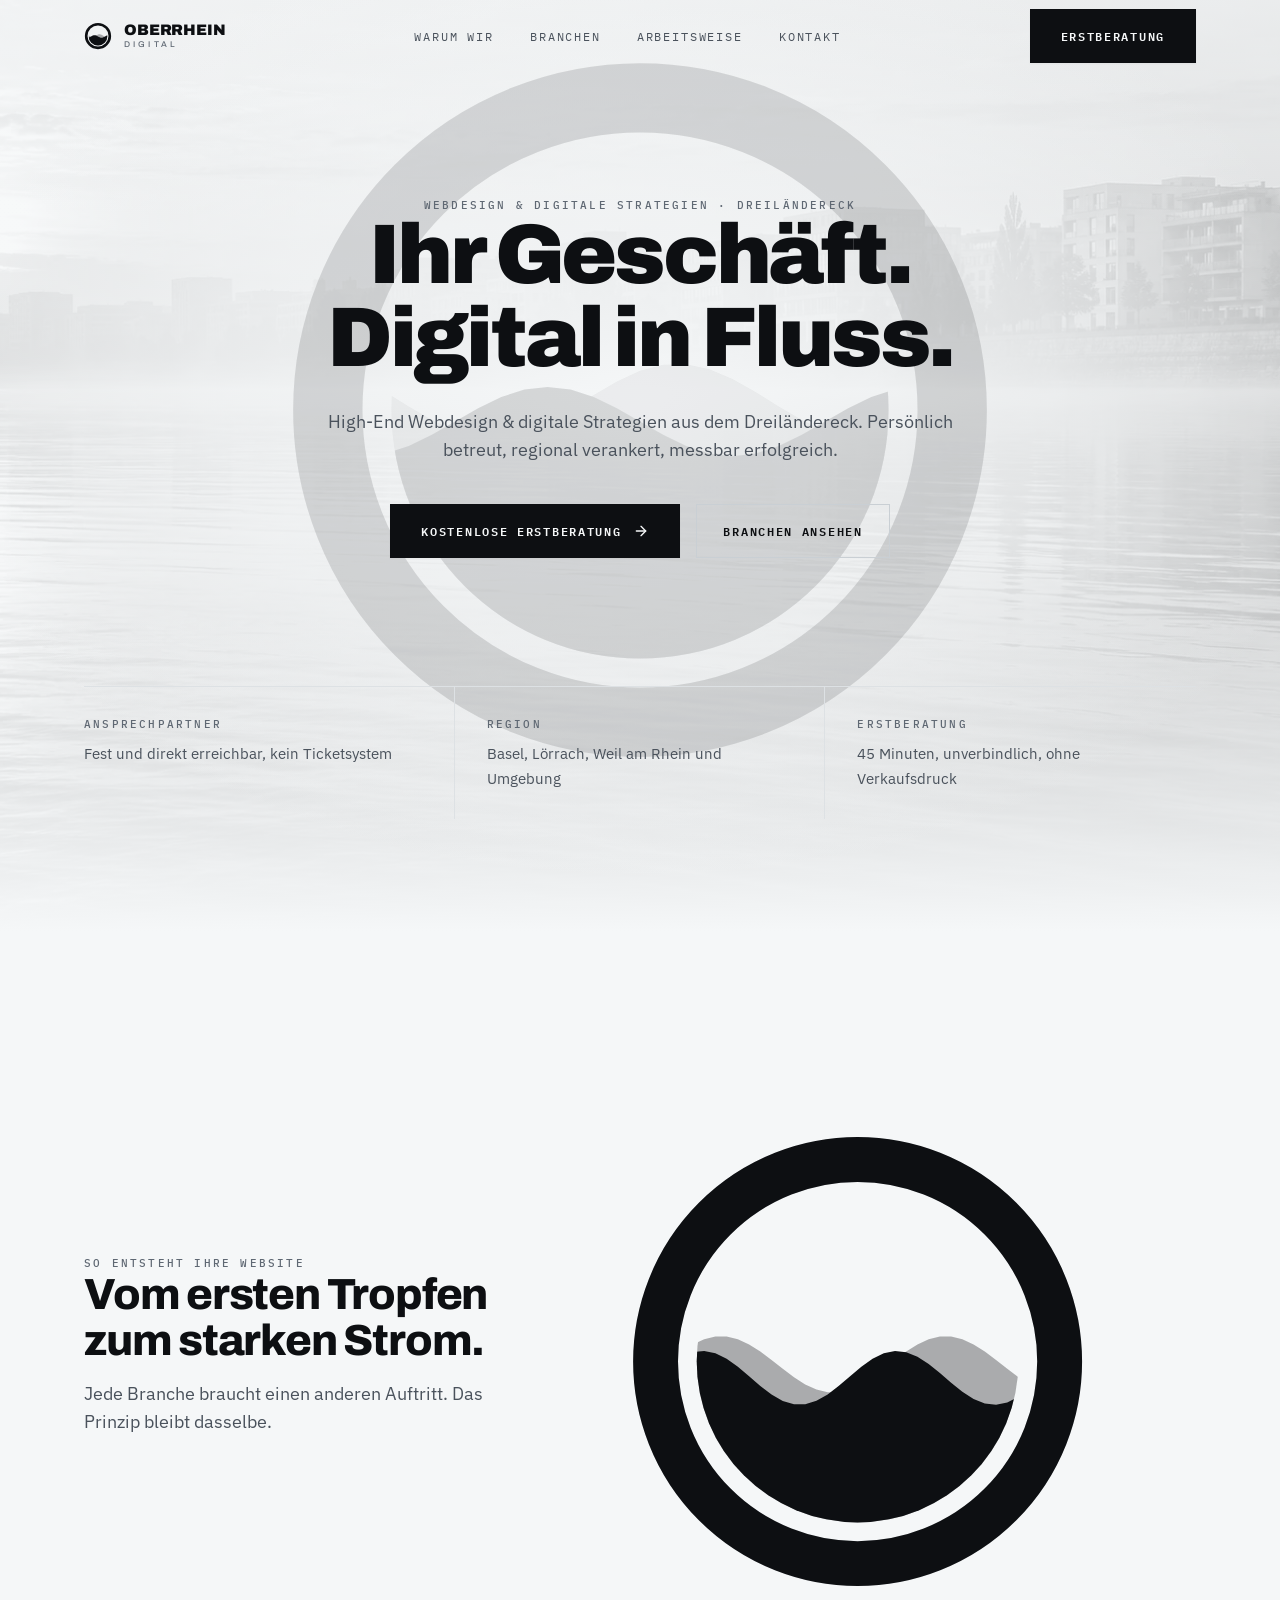
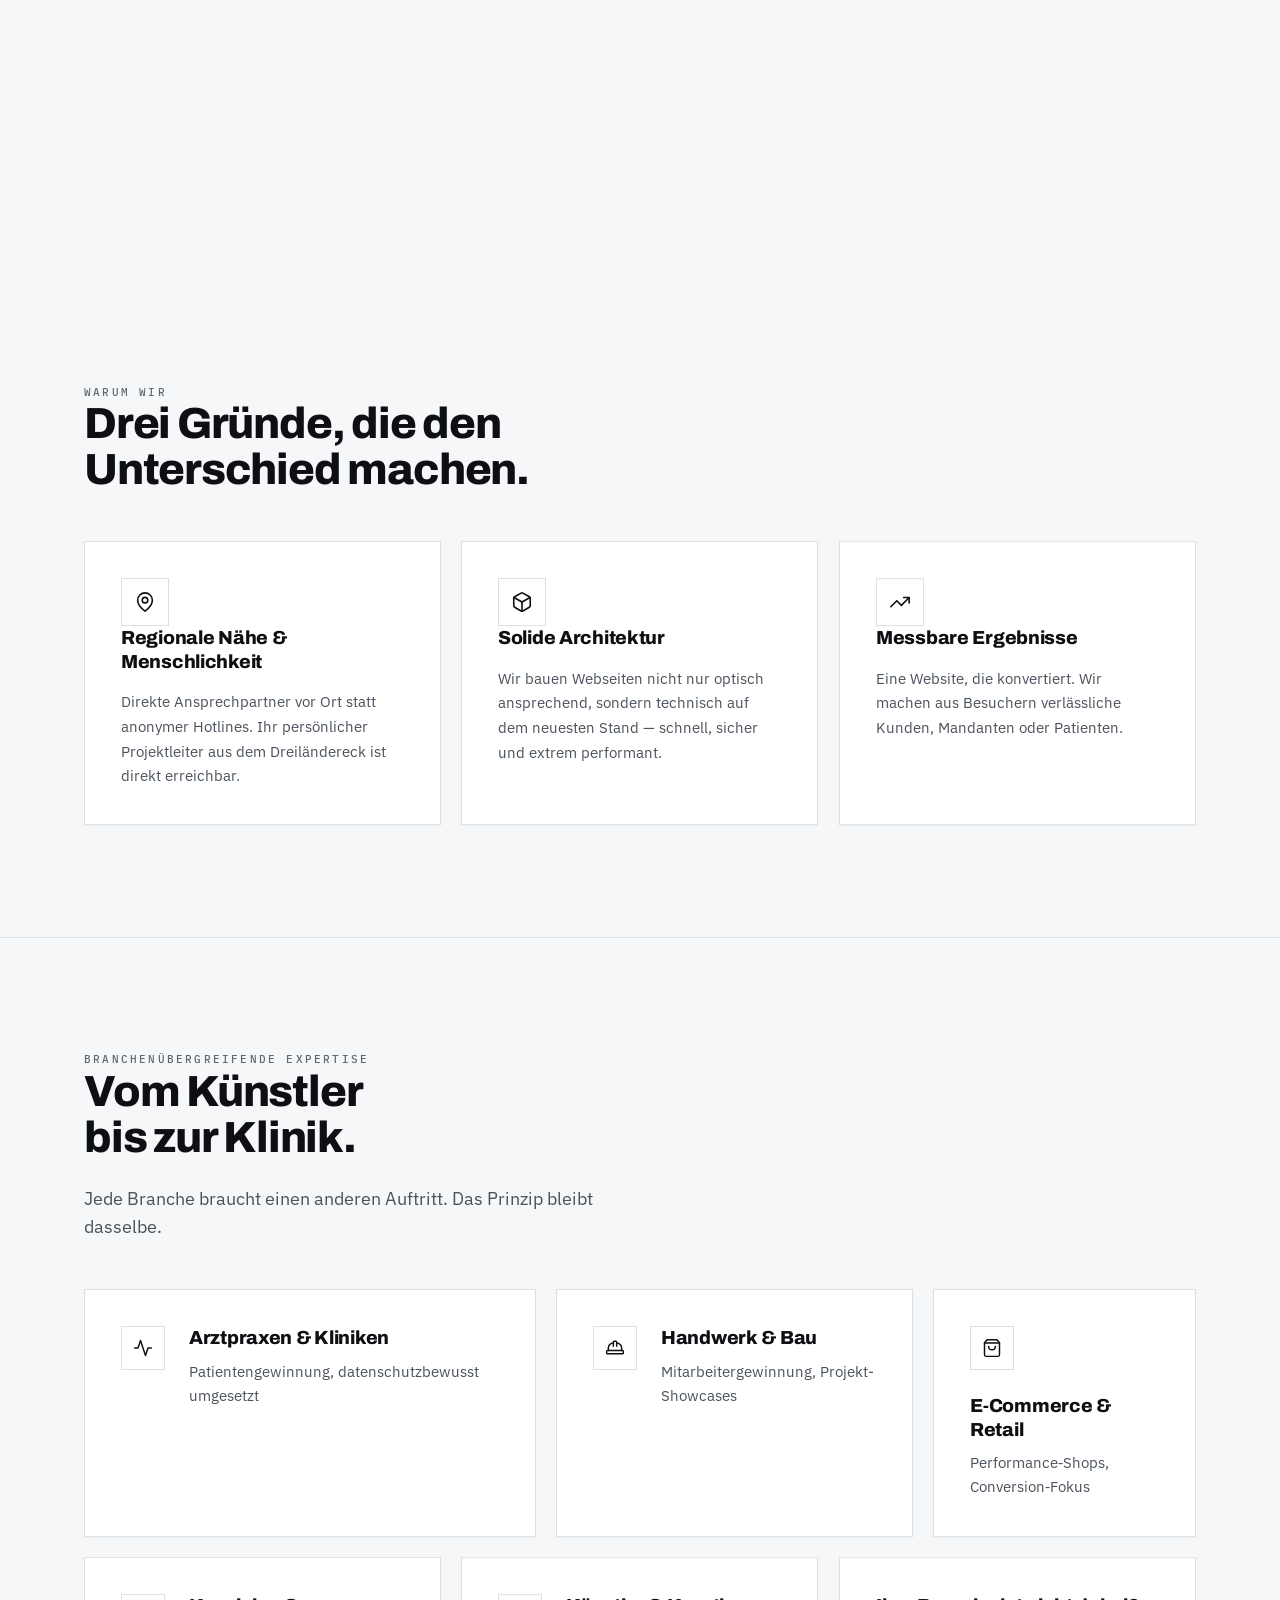
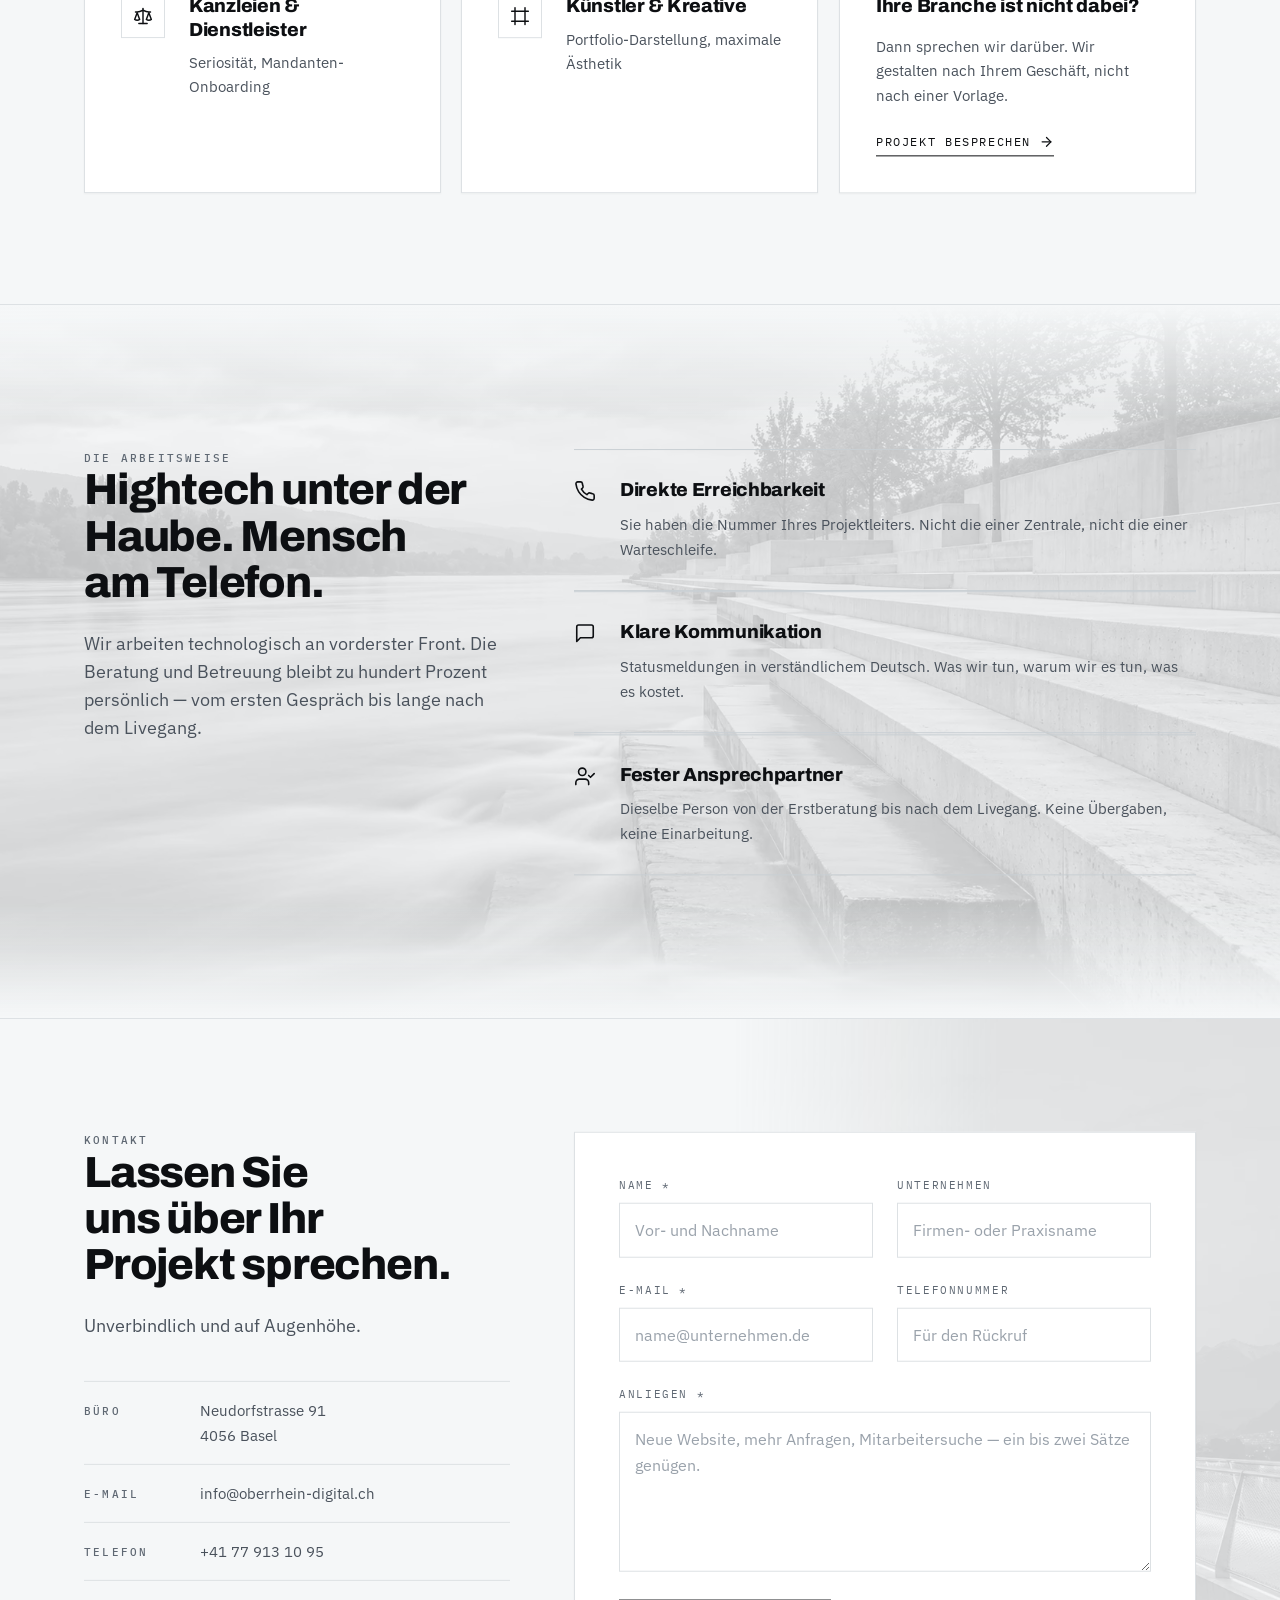
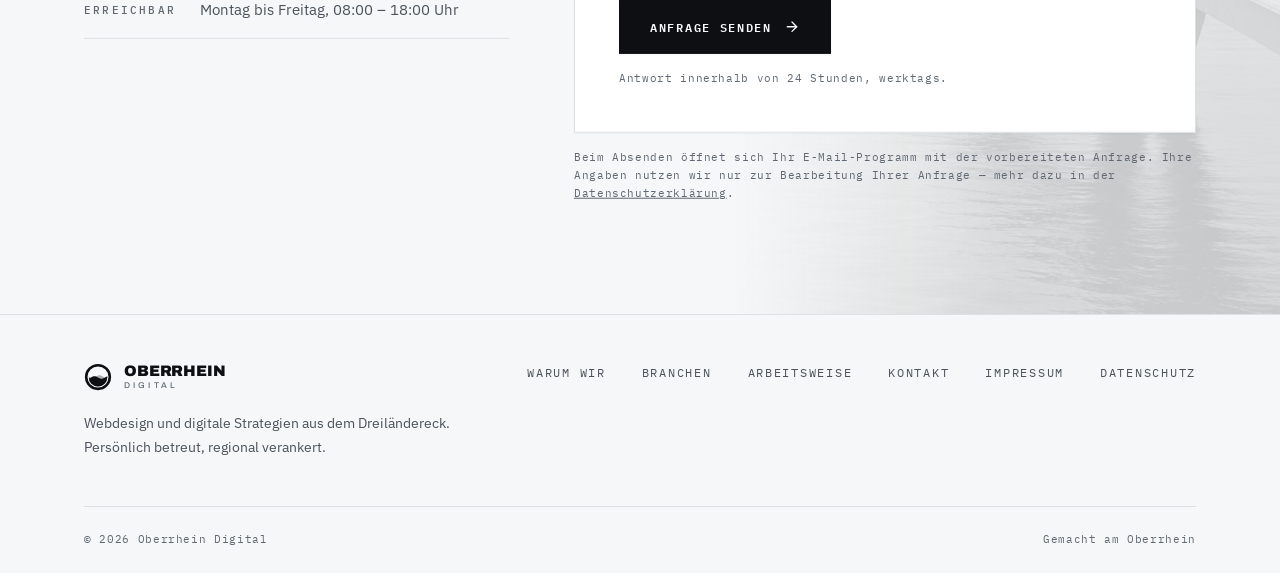
==== commit 1e0b7301: "Neue Stimmungsfotos, Handy-Ausschnitte, Vorschaubild mit Wasser-Textur - Startbild, Arbeitsweise und" ====
--- a/index.html
+++ b/index.html
@@ -16,7 +16,7 @@
 <meta property="og:url" content="https://oberrhein-digital.ch/">
 <meta property="og:title" content="Oberrhein Digital – Webdesign &amp; digitale Strategien aus dem Dreiländereck">
 <meta property="og:description" content="Persönlich betreut, regional verankert: Websites und digitale Strategien für Basel, Lörrach, Weil am Rhein und Umgebung.">
-<meta property="og:image" content="https://oberrhein-digital.ch/img/og-image.png">
+<meta property="og:image" content="https://oberrhein-digital.ch/img/og-image.jpg">
 <meta property="og:image:width" content="1200">
 <meta property="og:image:height" content="630">
 <meta property="og:image:alt" content="Logo von Oberrhein Digital: ein Ring mit einer Welle">
@@ -41,7 +41,7 @@
   "description": "Webdesign und digitale Strategien aus dem Dreiländereck. Persönlich betreut, regional verankert.",
   "url": "https://oberrhein-digital.ch/",
   "logo": "https://oberrhein-digital.ch/img/icon-512.png",
-  "image": "https://oberrhein-digital.ch/img/og-image.png",
+  "image": "https://oberrhein-digital.ch/img/og-image.jpg",
   "email": "info@oberrhein-digital.ch",
   "telephone": "+41779131095",
   "address": {
--- a/css/site.css
+++ b/css/site.css
@@ -148,3 +148,9 @@
 
 /* Hero: großes Zeichen etwas zurückhaltender als das frühere 3D-Logo */
 #spline-slot { opacity: .13; }
+
+/* Handy: schmale Bildausschnitte statt der breiten Fotos (spart Daten, gleicher Bildinhalt) */
+@media (max-width: 700px) {
+  .hero-photo { background-image: url(../img/hero-m.webp) !important; }
+  .work-photo { background-image: url(../img/arbeitsweise-m.webp) !important; }
+}
